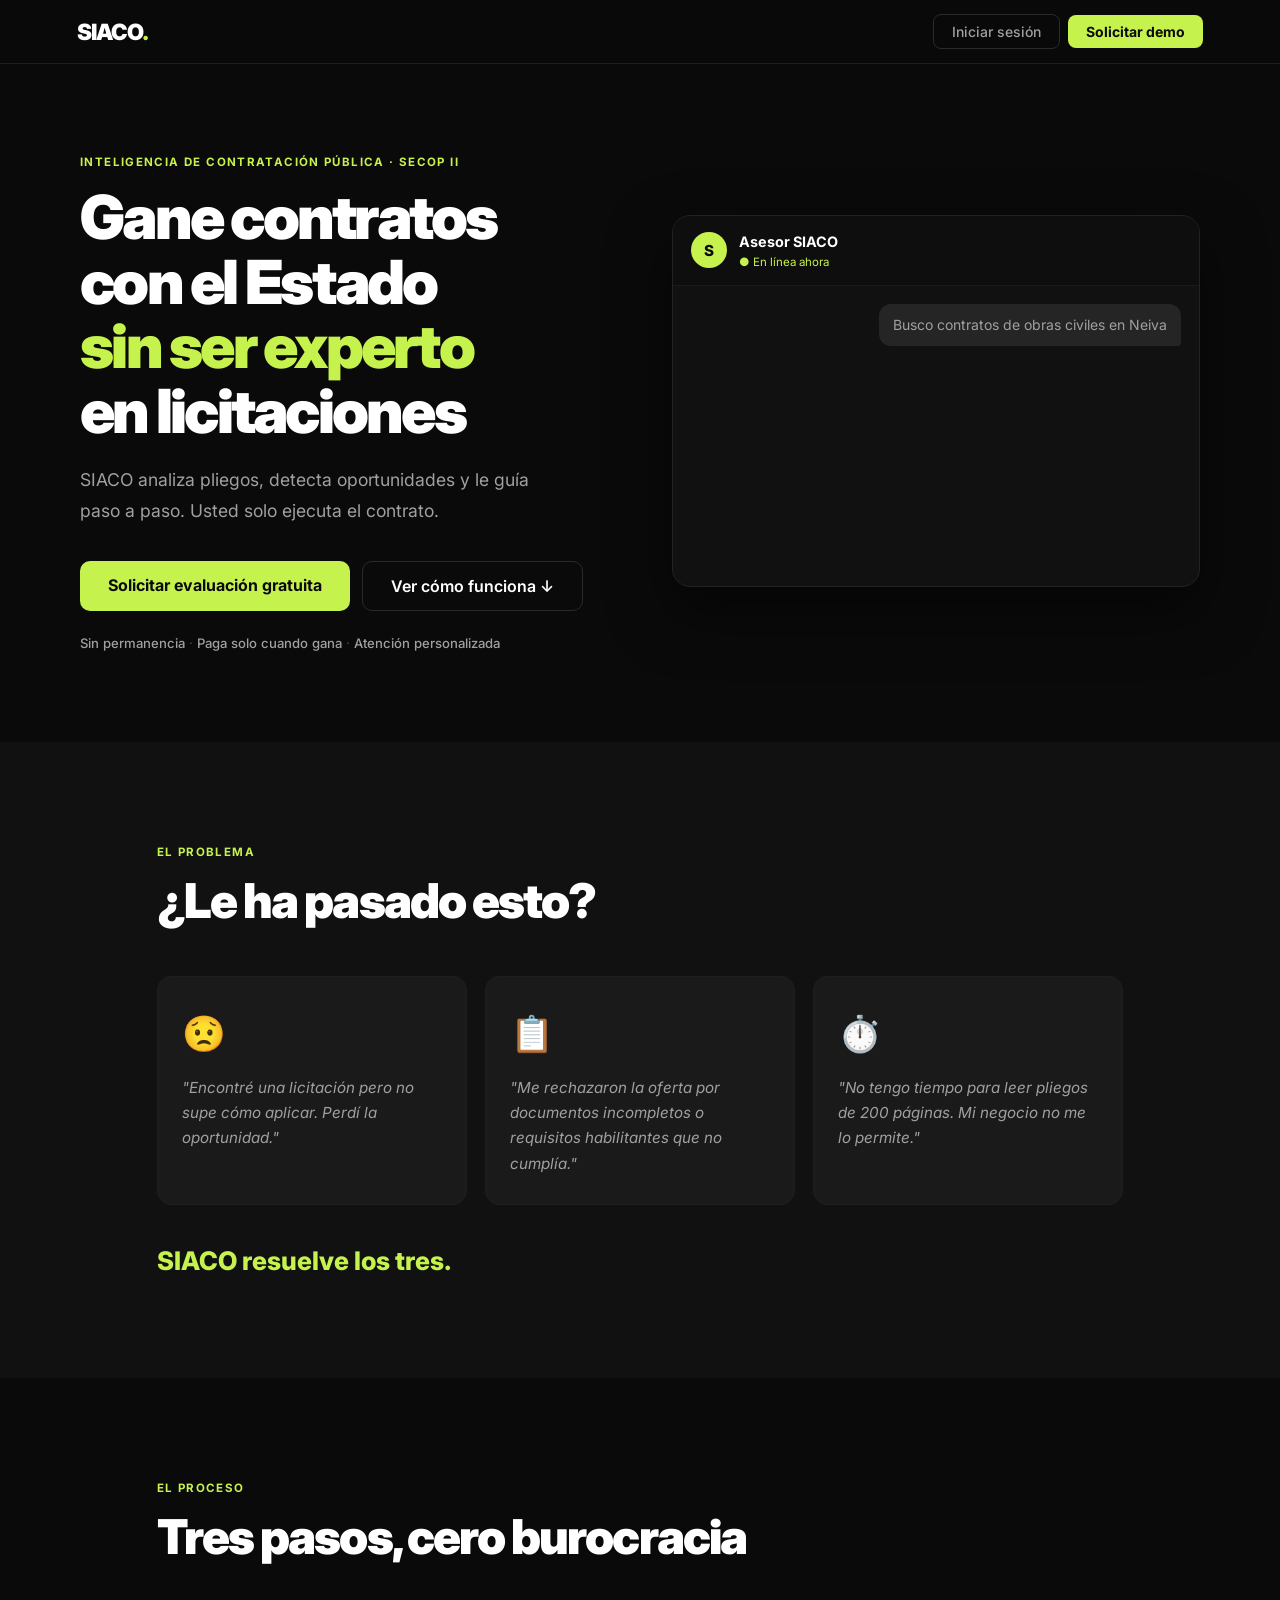
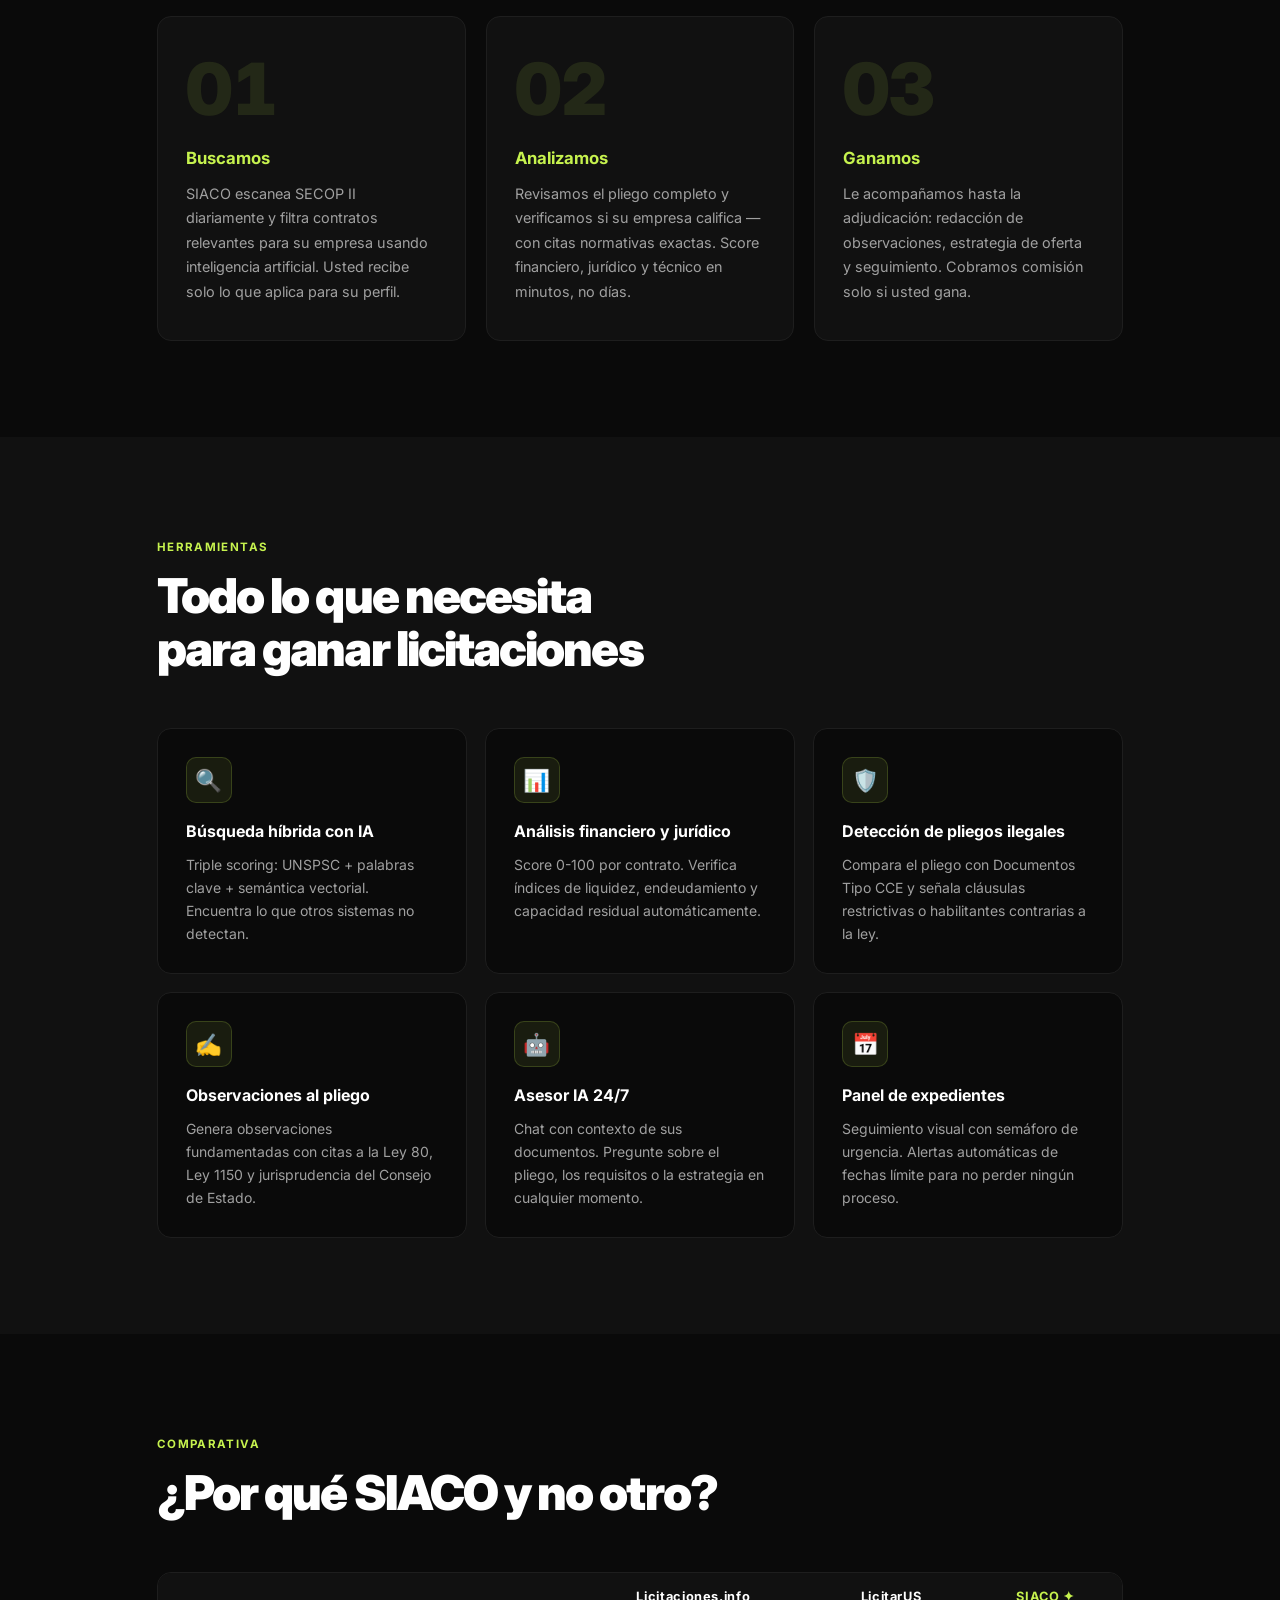
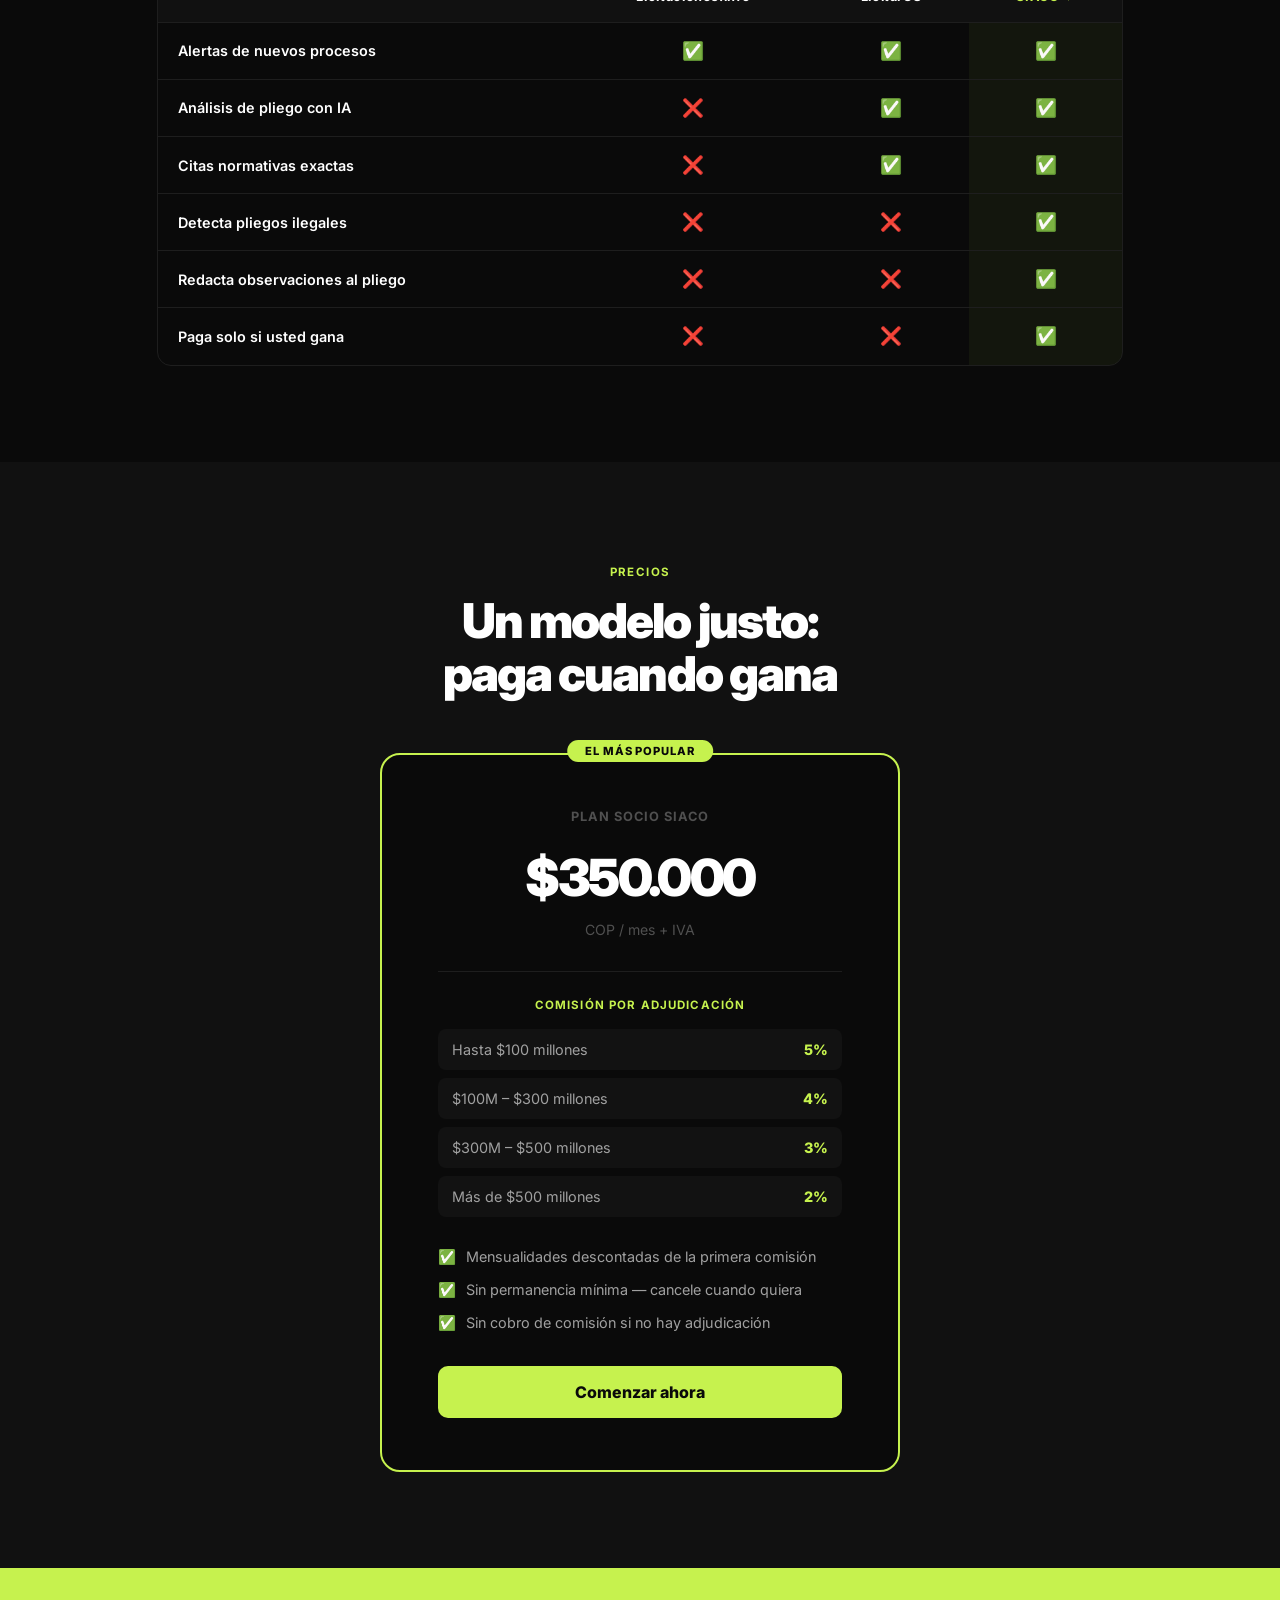
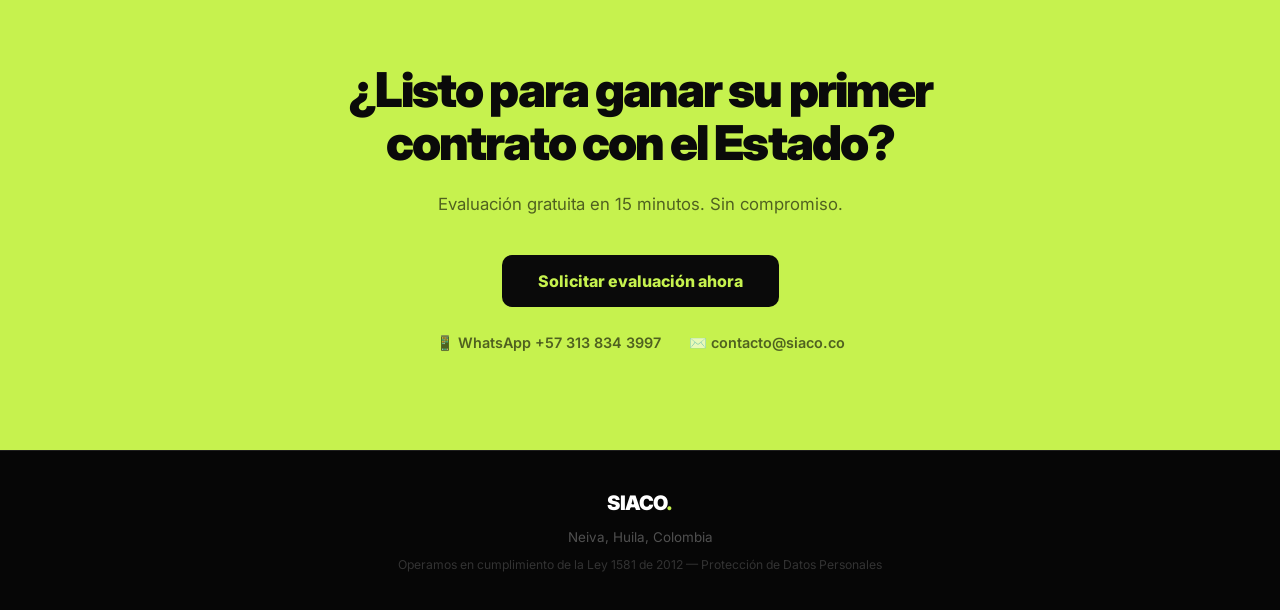
==== static/landing.html @ f5ac2ae5 "Agrega landing page pública SIACO (/landing) - static/landing.html: landing completa dark theme (#0A" ====
<!DOCTYPE html>
<html lang="es">
<head>
  <meta charset="UTF-8">
  <meta name="viewport" content="width=device-width, initial-scale=1.0">
  <title>SIACO — Gane contratos con el Estado sin ser experto en licitaciones</title>
  <meta name="description" content="SIACO analiza pliegos, detecta oportunidades y le guía paso a paso. Usted solo ejecuta el contrato.">
  <link rel="preconnect" href="https://fonts.googleapis.com">
  <link rel="preconnect" href="https://fonts.gstatic.com" crossorigin>
  <link href="https://fonts.googleapis.com/css2?family=Inter:wght@400;500;600;700;800;900&display=swap" rel="stylesheet">
  <style>
    *, *::before, *::after { box-sizing: border-box; margin: 0; padding: 0; }

    :root {
      --bg:       #0A0A0A;
      --bg2:      #111111;
      --bg3:      #1A1A1A;
      --accent:   #C6F24E;
      --accent-d: #A8D93C;
      --text:     #FFFFFF;
      --text2:    #A0A0A0;
      --text3:    #505050;
      --border:   #1E1E1E;
      --r:        14px;
      --font:     'Inter', sans-serif;
    }

    html { scroll-behavior: smooth; }
    body  { background: var(--bg); color: var(--text); font-family: var(--font); line-height: 1.6; overflow-x: hidden; }

    /* ─── NAVBAR ──────────────────────────────────────── */
    .navbar {
      position: fixed; top: 0; left: 0; right: 0; z-index: 200;
      display: flex; align-items: center; justify-content: space-between;
      padding: 0 clamp(20px, 6vw, 80px); height: 64px;
      background: rgba(10,10,10,.88); backdrop-filter: blur(14px);
      border-bottom: 1px solid var(--border);
    }
    .nav-logo { font-size: 1.4rem; font-weight: 900; letter-spacing: -.04em; text-decoration: none; color: var(--text); }
    .nav-logo span { color: var(--accent); }
    .nav-links { display: flex; gap: 8px; align-items: center; }
    .btn-nav-ghost {
      background: none; border: 1px solid #2a2a2a; color: var(--text2);
      padding: 8px 18px; border-radius: 8px; font: 500 .875rem var(--font);
      cursor: pointer; text-decoration: none; transition: border-color .2s, color .2s;
    }
    .btn-nav-ghost:hover { border-color: #444; color: var(--text); }
    .btn-nav-accent {
      background: var(--accent); color: #0A0A0A; border: none;
      padding: 8px 18px; border-radius: 8px; font: 700 .875rem var(--font);
      cursor: pointer; text-decoration: none; transition: background .2s, transform .12s;
    }
    .btn-nav-accent:hover { background: var(--accent-d); transform: translateY(-1px); }

    /* ─── LAYOUT HELPERS ───────────────────────────────── */
    .wrap { max-width: 1120px; margin: 0 auto; padding: 0 clamp(20px, 6vw, 80px); }
    section { padding: 96px clamp(20px, 6vw, 80px); }
    .section-label {
      display: inline-block; font-size: .72rem; font-weight: 700; letter-spacing: .12em;
      text-transform: uppercase; color: var(--accent); margin-bottom: 14px;
    }
    .section-title {
      font-size: clamp(2rem, 4vw, 3rem); font-weight: 900; line-height: 1.1;
      letter-spacing: -.04em; margin-bottom: 20px;
    }
    .section-sub { font-size: 1.05rem; color: var(--text2); line-height: 1.75; max-width: 560px; }

    /* ─── FADE-IN ──────────────────────────────────────── */
    .fi { opacity: 0; transform: translateY(22px); transition: opacity .65s ease, transform .65s ease; }
    .fi.on { opacity: 1; transform: translateY(0); }
    .fi-d1 { transition-delay: .08s; }
    .fi-d2 { transition-delay: .16s; }
    .fi-d3 { transition-delay: .24s; }

    /* ─── HERO ─────────────────────────────────────────── */
    #hero {
      padding-top: 148px; padding-bottom: 88px;
      padding-left: clamp(20px, 6vw, 80px); padding-right: clamp(20px, 6vw, 80px);
    }
    .hero-grid {
      max-width: 1120px; margin: 0 auto;
      display: grid; grid-template-columns: 1fr 1fr; gap: 64px; align-items: center;
    }
    .hero-h1 {
      font-size: clamp(2.6rem, 4.8vw, 3.8rem); font-weight: 900; line-height: 1.06;
      letter-spacing: -.045em; margin-bottom: 22px;
    }
    .hero-h1 em { color: var(--accent); font-style: normal; }
    .hero-p  { font-size: 1.1rem; color: var(--text2); line-height: 1.75; margin-bottom: 34px; max-width: 460px; }
    .hero-btns { display: flex; gap: 12px; flex-wrap: wrap; margin-bottom: 22px; }
    .btn-lg-accent {
      background: var(--accent); color: #0A0A0A; border: none;
      padding: 14px 28px; border-radius: 10px; font: 700 1rem var(--font);
      cursor: pointer; text-decoration: none; transition: background .2s, transform .12s;
    }
    .btn-lg-accent:hover { background: var(--accent-d); transform: translateY(-2px); }
    .btn-lg-ghost {
      background: none; border: 1px solid #2a2a2a; color: var(--text);
      padding: 14px 28px; border-radius: 10px; font: 600 1rem var(--font);
      cursor: pointer; text-decoration: none; transition: border-color .2s, background .2s;
    }
    .btn-lg-ghost:hover { border-color: #444; background: rgba(255,255,255,.04); }
    .hero-trust { font-size: .82rem; color: var(--text3); }
    .hero-trust b { color: var(--text2); font-weight: 500; }

    /* ─── CHAT DEMO ────────────────────────────────────── */
    .chat-demo {
      background: var(--bg2); border: 1px solid #222;
      border-radius: 18px; overflow: hidden;
      box-shadow: 0 24px 60px rgba(0,0,0,.5);
    }
    .chat-top {
      display: flex; align-items: center; gap: 12px;
      padding: 14px 18px; border-bottom: 1px solid #1a1a1a; background: #0e0e0e;
    }
    .chat-avatar {
      width: 36px; height: 36px; border-radius: 50%; flex-shrink: 0;
      background: var(--accent); display: flex; align-items: center; justify-content: center;
      font: 800 .95rem var(--font); color: #0A0A0A;
    }
    .chat-name  { font-size: .9rem; font-weight: 700; }
    .chat-state { font-size: .72rem; color: var(--accent); }
    .chat-body  { padding: 18px; min-height: 300px; display: flex; flex-direction: column; gap: 10px; }
    .msg {
      max-width: 88%; padding: 10px 14px; border-radius: 12px;
      font-size: .875rem; line-height: 1.55;
      opacity: 0; transform: translateY(6px);
      transition: opacity .4s ease, transform .4s ease;
    }
    .msg.on { opacity: 1; transform: translateY(0); }
    .msg-u { background: #252525; color: var(--text2); align-self: flex-end; border-radius: 12px 12px 3px 12px; }
    .msg-b { background: rgba(198,242,78,.1); border: 1px solid rgba(198,242,78,.18); align-self: flex-start; border-radius: 12px 12px 12px 3px; }
    .msg-b strong { color: var(--accent); }
    .typing {
      display: flex; gap: 5px; align-items: center; padding: 11px 15px;
      background: rgba(198,242,78,.06); border: 1px solid rgba(198,242,78,.12);
      border-radius: 12px 12px 12px 3px; align-self: flex-start; width: fit-content;
      opacity: 0; transition: opacity .3s;
    }
    .typing.on { opacity: 1; }
    .dot { width: 6px; height: 6px; border-radius: 50%; background: var(--accent); animation: bounce 1.2s infinite ease-in-out; }
    .dot:nth-child(2) { animation-delay: .2s; }
    .dot:nth-child(3) { animation-delay: .4s; }
    @keyframes bounce { 0%,60%,100% { transform: translateY(0); } 30% { transform: translateY(-5px); } }

    /* ─── PROBLEMA ─────────────────────────────────────── */
    #problema { background: var(--bg2); }
    .problem-grid {
      display: grid; grid-template-columns: repeat(3,1fr); gap: 18px; margin: 48px 0 36px;
    }
    .problem-card {
      background: var(--bg3); border: 1px solid var(--border); border-radius: var(--r);
      padding: 28px 24px; transition: border-color .25s, transform .25s;
    }
    .problem-card:hover { border-color: #333; transform: translateY(-3px); }
    .problem-icon { font-size: 2.2rem; margin-bottom: 14px; }
    .problem-card p { font-size: .95rem; color: var(--text2); line-height: 1.65; font-style: italic; }
    .problem-cta { font-size: 1.6rem; font-weight: 800; color: var(--accent); }

    /* ─── CÓMO FUNCIONA ────────────────────────────────── */
    #como-funciona { background: var(--bg); }
    .steps-grid {
      display: grid; grid-template-columns: repeat(3,1fr); gap: 20px; margin-top: 52px;
    }
    .step {
      background: var(--bg2); border: 1px solid var(--border); border-radius: var(--r);
      padding: 36px 28px; transition: border-color .25s;
    }
    .step:hover { border-color: rgba(198,242,78,.25); }
    .step-n {
      font-size: 4.5rem; font-weight: 900; line-height: 1;
      color: rgba(198,242,78,.1); margin-bottom: 20px; font-variant-numeric: tabular-nums;
    }
    .step h3 { font-size: 1.05rem; font-weight: 700; color: var(--accent); margin-bottom: 10px; }
    .step p  { font-size: .9rem; color: var(--text2); line-height: 1.7; }

    /* ─── FUNCIONALIDADES ───────────────────────────────── */
    #funcionalidades { background: var(--bg2); }
    .feat-grid {
      display: grid; grid-template-columns: repeat(3,1fr); gap: 18px; margin-top: 52px;
    }
    .feat-card {
      background: var(--bg); border: 1px solid var(--border); border-radius: var(--r);
      padding: 28px; transition: border-color .2s, transform .2s;
    }
    .feat-card:hover { border-color: rgba(198,242,78,.3); transform: translateY(-3px); }
    .feat-icon {
      width: 46px; height: 46px; border-radius: 10px;
      background: rgba(198,242,78,.08); border: 1px solid rgba(198,242,78,.18);
      display: flex; align-items: center; justify-content: center;
      font-size: 1.35rem; margin-bottom: 16px;
    }
    .feat-card h3 { font-size: 1rem; font-weight: 700; margin-bottom: 8px; }
    .feat-card p  { font-size: .875rem; color: var(--text2); line-height: 1.65; }

    /* ─── COMPARATIVA ───────────────────────────────────── */
    #comparativa { background: var(--bg); }
    .table-wrap { overflow-x: auto; margin-top: 52px; border-radius: var(--r); border: 1px solid var(--border); }
    .cmp-table { width: 100%; border-collapse: collapse; min-width: 560px; }
    .cmp-table th, .cmp-table td {
      padding: 14px 20px; text-align: center; font-size: .9rem;
      border-bottom: 1px solid var(--border);
    }
    .cmp-table th { background: var(--bg2); font-size: .8rem; font-weight: 700; letter-spacing: .05em; }
    .cmp-table th:first-child, .cmp-table td:first-child { text-align: left; font-weight: 600; }
    .cmp-table th.hi { color: var(--accent); }
    .cmp-table td.hi { background: rgba(198,242,78,.05); }
    .cmp-table tbody tr:last-child td { border-bottom: none; }
    .cmp-table tbody tr:hover td { background: rgba(255,255,255,.02); }
    .cmp-table tbody tr:hover td.hi { background: rgba(198,242,78,.09); }
    .ck { color: var(--accent); font-size: 1.1rem; }
    .cx { color: #404040; font-size: 1.1rem; }

    /* ─── PRECIOS ────────────────────────────────────────── */
    #precios { background: var(--bg2); }
    .pricing-center { display: flex; justify-content: center; margin-top: 52px; }
    .pricing-card {
      background: var(--bg); border: 2px solid var(--accent); border-radius: 20px;
      padding: 52px 56px; max-width: 520px; width: 100%; text-align: center; position: relative;
    }
    .pricing-badge {
      position: absolute; top: -15px; left: 50%; transform: translateX(-50%);
      background: var(--accent); color: #0A0A0A;
      font: 800 .7rem var(--font); letter-spacing: .08em; text-transform: uppercase;
      padding: 4px 18px; border-radius: 20px; white-space: nowrap;
    }
    .p-plan  { font-size: .8rem; color: var(--text3); font-weight: 700; text-transform: uppercase; letter-spacing: .08em; margin-bottom: 10px; }
    .p-price { font-size: 3.2rem; font-weight: 900; letter-spacing: -.05em; }
    .p-per   { font-size: .88rem; color: var(--text3); margin-bottom: 30px; }
    .p-hr    { border: none; border-top: 1px solid var(--border); margin: 24px 0; }
    .p-label { font-size: .72rem; font-weight: 700; letter-spacing: .1em; color: var(--accent); text-transform: uppercase; margin-bottom: 14px; }
    .p-tiers { display: flex; flex-direction: column; gap: 8px; text-align: left; margin-bottom: 28px; }
    .p-tier  {
      display: flex; justify-content: space-between; align-items: center;
      padding: 9px 14px; border-radius: 8px; background: rgba(255,255,255,.03);
      font-size: .9rem;
    }
    .p-tier .label { color: var(--text2); }
    .p-tier .pct   { font-weight: 800; color: var(--accent); }
    .p-perks { display: flex; flex-direction: column; gap: 10px; margin-bottom: 32px; text-align: left; }
    .perk    { display: flex; align-items: flex-start; gap: 10px; font-size: .9rem; color: var(--text2); }
    .perk::before { content: "✅"; flex-shrink: 0; }
    .btn-start {
      display: block; width: 100%; background: var(--accent); color: #0A0A0A; border: none;
      padding: 16px; border-radius: 10px; font: 800 1rem var(--font);
      cursor: pointer; text-decoration: none; text-align: center;
      transition: background .2s, transform .12s;
    }
    .btn-start:hover { background: var(--accent-d); transform: translateY(-2px); }

    /* ─── CTA FINAL ──────────────────────────────────────── */
    #cta {
      background: var(--accent); color: #0A0A0A;
      padding: 96px clamp(20px, 6vw, 80px);
      text-align: center;
    }
    #cta .section-title { color: #0A0A0A; }
    #cta .section-sub   { color: rgba(0,0,0,.6); margin: 0 auto 36px; }
    .btn-dark {
      display: inline-block; background: #0A0A0A; color: var(--accent); border: none;
      padding: 16px 36px; border-radius: 10px; font: 800 1rem var(--font);
      cursor: pointer; text-decoration: none;
      transition: background .2s, transform .12s;
    }
    .btn-dark:hover { background: #1a1a1a; transform: translateY(-2px); }
    .cta-links { display: flex; justify-content: center; gap: 28px; margin-top: 24px; flex-wrap: wrap; }
    .cta-a {
      font-size: .9rem; font-weight: 600; color: rgba(0,0,0,.6);
      text-decoration: none; display: flex; align-items: center; gap: 6px;
      transition: color .2s;
    }
    .cta-a:hover { color: #0A0A0A; }

    /* ─── FOOTER ─────────────────────────────────────────── */
    footer {
      background: #060606; border-top: 1px solid var(--border);
      padding: 36px clamp(20px, 6vw, 80px); text-align: center;
    }
    .ft-logo { font-size: 1.25rem; font-weight: 900; letter-spacing: -.04em; margin-bottom: 8px; }
    .ft-logo span { color: var(--accent); }
    .ft-loc  { font-size: .84rem; color: var(--text3); margin-bottom: 6px; }
    .ft-law  { font-size: .76rem; color: #333; }

    /* ─── RESPONSIVE ─────────────────────────────────────── */
    @media (max-width: 920px) {
      .hero-grid                 { grid-template-columns: 1fr; gap: 44px; }
      .problem-grid, .steps-grid, .feat-grid { grid-template-columns: 1fr; }
      .pricing-card              { padding: 40px 28px; }
      section                    { padding: 64px clamp(16px, 5vw, 40px); }
      #hero                      { padding-top: 112px; padding-bottom: 56px; }
    }
    @media (max-width: 600px) {
      .hero-btns                 { flex-direction: column; }
      .btn-lg-accent, .btn-lg-ghost { text-align: center; }
      .pricing-card              { padding: 32px 18px; }
      .navbar                    { padding: 0 18px; }
      .btn-nav-ghost             { display: none; }
    }
  </style>
</head>
<body>

<!-- ══════════════════ NAVBAR ══════════════════════════ -->
<nav class="navbar">
  <a href="/landing" class="nav-logo">SIACO<span>.</span></a>
  <div class="nav-links">
    <a href="/" class="btn-nav-ghost">Iniciar sesión</a>
    <a href="https://wa.me/573138343997?text=Hola,%20quiero%20solicitar%20una%20demo%20de%20SIACO"
       target="_blank" rel="noopener" class="btn-nav-accent">Solicitar demo</a>
  </div>
</nav>

<!-- ══════════════════ HERO ════════════════════════════ -->
<section id="hero">
  <div class="hero-grid">
    <!-- Left -->
    <div>
      <div class="section-label fi">Inteligencia de Contratación Pública · SECOP II</div>
      <h1 class="hero-h1 fi fi-d1">
        Gane contratos<br>con el Estado<br><em>sin ser experto</em><br>en licitaciones
      </h1>
      <p class="hero-p fi fi-d2">
        SIACO analiza pliegos, detecta oportunidades y le guía paso a paso.
        Usted solo ejecuta el contrato.
      </p>
      <div class="hero-btns fi fi-d3">
        <a href="https://wa.me/573138343997?text=Hola,%20quiero%20una%20evaluaci%C3%B3n%20gratuita%20de%20SIACO"
           target="_blank" rel="noopener" class="btn-lg-accent">Solicitar evaluación gratuita</a>
        <a href="#como-funciona" class="btn-lg-ghost">Ver cómo funciona ↓</a>
      </div>
      <p class="hero-trust fi fi-d3">
        <b>Sin permanencia</b> · <b>Paga solo cuando gana</b> · <b>Atención personalizada</b>
      </p>
    </div>
    <!-- Right: Chat demo -->
    <div class="fi fi-d2">
      <div class="chat-demo">
        <div class="chat-top">
          <div class="chat-avatar">S</div>
          <div>
            <div class="chat-name">Asesor SIACO</div>
            <div class="chat-state">● En línea ahora</div>
          </div>
        </div>
        <div class="chat-body" id="chat-body"></div>
      </div>
    </div>
  </div>
</section>

<!-- ══════════════════ PROBLEMA ══════════════════════════ -->
<section id="problema">
  <div class="wrap">
    <div class="section-label fi">El problema</div>
    <h2 class="section-title fi">¿Le ha pasado esto?</h2>
    <div class="problem-grid">
      <div class="problem-card fi">
        <div class="problem-icon">😟</div>
        <p>"Encontré una licitación pero no supe cómo aplicar. Perdí la oportunidad."</p>
      </div>
      <div class="problem-card fi fi-d1">
        <div class="problem-icon">📋</div>
        <p>"Me rechazaron la oferta por documentos incompletos o requisitos habilitantes que no cumplía."</p>
      </div>
      <div class="problem-card fi fi-d2">
        <div class="problem-icon">⏱️</div>
        <p>"No tengo tiempo para leer pliegos de 200 páginas. Mi negocio no me lo permite."</p>
      </div>
    </div>
    <p class="problem-cta fi">SIACO resuelve los tres.</p>
  </div>
</section>

<!-- ══════════════════ CÓMO FUNCIONA ═══════════════════ -->
<section id="como-funciona">
  <div class="wrap">
    <div class="section-label fi">El proceso</div>
    <h2 class="section-title fi">Tres pasos, cero burocracia</h2>
    <div class="steps-grid">
      <div class="step fi">
        <div class="step-n">01</div>
        <h3>Buscamos</h3>
        <p>SIACO escanea SECOP II diariamente y filtra contratos relevantes para su empresa usando inteligencia artificial. Usted recibe solo lo que aplica para su perfil.</p>
      </div>
      <div class="step fi fi-d1">
        <div class="step-n">02</div>
        <h3>Analizamos</h3>
        <p>Revisamos el pliego completo y verificamos si su empresa califica — con citas normativas exactas. Score financiero, jurídico y técnico en minutos, no días.</p>
      </div>
      <div class="step fi fi-d2">
        <div class="step-n">03</div>
        <h3>Ganamos</h3>
        <p>Le acompañamos hasta la adjudicación: redacción de observaciones, estrategia de oferta y seguimiento. Cobramos comisión solo si usted gana.</p>
      </div>
    </div>
  </div>
</section>

<!-- ══════════════════ FUNCIONALIDADES ══════════════════ -->
<section id="funcionalidades">
  <div class="wrap">
    <div class="section-label fi">Herramientas</div>
    <h2 class="section-title fi">Todo lo que necesita<br>para ganar licitaciones</h2>
    <div class="feat-grid">
      <div class="feat-card fi">
        <div class="feat-icon">🔍</div>
        <h3>Búsqueda híbrida con IA</h3>
        <p>Triple scoring: UNSPSC + palabras clave + semántica vectorial. Encuentra lo que otros sistemas no detectan.</p>
      </div>
      <div class="feat-card fi fi-d1">
        <div class="feat-icon">📊</div>
        <h3>Análisis financiero y jurídico</h3>
        <p>Score 0-100 por contrato. Verifica índices de liquidez, endeudamiento y capacidad residual automáticamente.</p>
      </div>
      <div class="feat-card fi fi-d2">
        <div class="feat-icon">🛡️</div>
        <h3>Detección de pliegos ilegales</h3>
        <p>Compara el pliego con Documentos Tipo CCE y señala cláusulas restrictivas o habilitantes contrarias a la ley.</p>
      </div>
      <div class="feat-card fi">
        <div class="feat-icon">✍️</div>
        <h3>Observaciones al pliego</h3>
        <p>Genera observaciones fundamentadas con citas a la Ley 80, Ley 1150 y jurisprudencia del Consejo de Estado.</p>
      </div>
      <div class="feat-card fi fi-d1">
        <div class="feat-icon">🤖</div>
        <h3>Asesor IA 24/7</h3>
        <p>Chat con contexto de sus documentos. Pregunte sobre el pliego, los requisitos o la estrategia en cualquier momento.</p>
      </div>
      <div class="feat-card fi fi-d2">
        <div class="feat-icon">📅</div>
        <h3>Panel de expedientes</h3>
        <p>Seguimiento visual con semáforo de urgencia. Alertas automáticas de fechas límite para no perder ningún proceso.</p>
      </div>
    </div>
  </div>
</section>

<!-- ══════════════════ COMPARATIVA ══════════════════════ -->
<section id="comparativa">
  <div class="wrap">
    <div class="section-label fi">Comparativa</div>
    <h2 class="section-title fi">¿Por qué SIACO y no otro?</h2>
    <div class="table-wrap fi">
      <table class="cmp-table">
        <thead>
          <tr>
            <th></th>
            <th>Licitaciones.info</th>
            <th>LicitarUS</th>
            <th class="hi">SIACO ✦</th>
          </tr>
        </thead>
        <tbody>
          <tr>
            <td>Alertas de nuevos procesos</td>
            <td><span class="ck">✅</span></td>
            <td><span class="ck">✅</span></td>
            <td class="hi"><span class="ck">✅</span></td>
          </tr>
          <tr>
            <td>Análisis de pliego con IA</td>
            <td><span class="cx">❌</span></td>
            <td><span class="ck">✅</span></td>
            <td class="hi"><span class="ck">✅</span></td>
          </tr>
          <tr>
            <td>Citas normativas exactas</td>
            <td><span class="cx">❌</span></td>
            <td><span class="ck">✅</span></td>
            <td class="hi"><span class="ck">✅</span></td>
          </tr>
          <tr>
            <td>Detecta pliegos ilegales</td>
            <td><span class="cx">❌</span></td>
            <td><span class="cx">❌</span></td>
            <td class="hi"><span class="ck">✅</span></td>
          </tr>
          <tr>
            <td>Redacta observaciones al pliego</td>
            <td><span class="cx">❌</span></td>
            <td><span class="cx">❌</span></td>
            <td class="hi"><span class="ck">✅</span></td>
          </tr>
          <tr>
            <td>Paga solo si usted gana</td>
            <td><span class="cx">❌</span></td>
            <td><span class="cx">❌</span></td>
            <td class="hi"><span class="ck">✅</span></td>
          </tr>
        </tbody>
      </table>
    </div>
  </div>
</section>

<!-- ══════════════════ PRECIOS ══════════════════════════ -->
<section id="precios">
  <div class="wrap" style="text-align:center">
    <div class="section-label fi">Precios</div>
    <h2 class="section-title fi">Un modelo justo:<br>paga cuando gana</h2>
    <div class="pricing-center">
      <div class="pricing-card fi">
        <div class="pricing-badge">El más popular</div>
        <div class="p-plan">Plan Socio SIACO</div>
        <div class="p-price">$350.000</div>
        <div class="p-per">COP / mes + IVA</div>

        <hr class="p-hr">

        <div class="p-label">Comisión por adjudicación</div>
        <div class="p-tiers">
          <div class="p-tier"><span class="label">Hasta $100 millones</span><span class="pct">5%</span></div>
          <div class="p-tier"><span class="label">$100M – $300 millones</span><span class="pct">4%</span></div>
          <div class="p-tier"><span class="label">$300M – $500 millones</span><span class="pct">3%</span></div>
          <div class="p-tier"><span class="label">Más de $500 millones</span><span class="pct">2%</span></div>
        </div>

        <div class="p-perks">
          <div class="perk">Mensualidades descontadas de la primera comisión</div>
          <div class="perk">Sin permanencia mínima — cancele cuando quiera</div>
          <div class="perk">Sin cobro de comisión si no hay adjudicación</div>
        </div>

        <a href="https://wa.me/573138343997?text=Quiero%20comenzar%20con%20SIACO%20ahora"
           target="_blank" rel="noopener" class="btn-start">Comenzar ahora</a>
      </div>
    </div>
  </div>
</section>

<!-- ══════════════════ CTA FINAL ═══════════════════════ -->
<section id="cta">
  <div class="wrap">
    <h2 class="section-title fi">¿Listo para ganar su primer<br>contrato con el Estado?</h2>
    <p class="section-sub fi" style="margin:16px auto 36px">
      Evaluación gratuita en 15 minutos. Sin compromiso.
    </p>
    <a href="https://wa.me/573138343997?text=Hola,%20quiero%20una%20evaluaci%C3%B3n%20gratuita%20de%20SIACO"
       target="_blank" rel="noopener" class="btn-dark fi">Solicitar evaluación ahora</a>
    <div class="cta-links">
      <a href="https://wa.me/573138343997" target="_blank" rel="noopener" class="cta-a">
        📱 WhatsApp +57 313 834 3997
      </a>
      <a href="mailto:contacto@siaco.co" class="cta-a">
        ✉️ contacto@siaco.co
      </a>
    </div>
  </div>
</section>

<!-- ══════════════════ FOOTER ══════════════════════════ -->
<footer>
  <div class="ft-logo">SIACO<span>.</span></div>
  <div class="ft-loc">Neiva, Huila, Colombia</div>
  <div class="ft-law">Operamos en cumplimiento de la Ley 1581 de 2012 — Protección de Datos Personales</div>
</footer>

<script>
/* ── Chat animation ─────────────────────────────────────── */
const MSGS = [
  { t: 'u', html: 'Busco contratos de obras civiles en Neiva' },
  { t: 'b', html: 'Encontré <strong>8 contratos relevantes</strong> para su perfil. El más urgente cierra en 3 días:<br><br>🏗 <strong>Mantenimiento vial Municipio de Neiva</strong><br>💰 $180.000.000<br><br>¿Analizo el pliego?' },
  { t: 'u', html: 'Sí' },
  { t: 'b', html: 'Score financiero: <strong>82/100 ✅ VIABLE</strong><br>Score jurídico: <strong>76/100 ✅ VIABLE</strong><br><br>Su empresa cumple todos los requisitos habilitantes.' },
];

function runChat() {
  const box = document.getElementById('chat-body');
  if (!box) return;
  box.innerHTML = '';
  let ms = 700;

  MSGS.forEach((m, i) => {
    if (m.t === 'b') {
      setTimeout(() => {
        const t = document.createElement('div');
        t.className = 'typing'; t.id = 'ty' + i;
        t.innerHTML = '<div class="dot"></div><div class="dot"></div><div class="dot"></div>';
        box.appendChild(t);
        requestAnimationFrame(() => t.classList.add('on'));
        box.scrollTop = box.scrollHeight;
      }, ms);
      ms += 1100;
    }

    setTimeout(() => {
      document.getElementById('ty' + i)?.remove();
      const d = document.createElement('div');
      d.className = 'msg msg-' + m.t;
      d.innerHTML = m.html;
      box.appendChild(d);
      requestAnimationFrame(() => requestAnimationFrame(() => d.classList.add('on')));
      box.scrollTop = box.scrollHeight;
    }, ms);

    ms += m.t === 'b' ? 2600 : 1100;
  });

  setTimeout(runChat, ms + 3000);
}

/* ── Intersection Observer fade-in ─────────────────────── */
const obs = new IntersectionObserver(entries => {
  entries.forEach(e => { if (e.isIntersecting) { e.target.classList.add('on'); obs.unobserve(e.target); } });
}, { threshold: 0.1 });
document.querySelectorAll('.fi').forEach(el => obs.observe(el));

/* ── Navbar scroll shadow ───────────────────────────────── */
window.addEventListener('scroll', () => {
  document.querySelector('.navbar').style.borderBottomColor =
    window.scrollY > 10 ? '#2a2a2a' : 'var(--border)';
}, { passive: true });

window.addEventListener('load', () => setTimeout(runChat, 900));
</script>
</body>
</html>
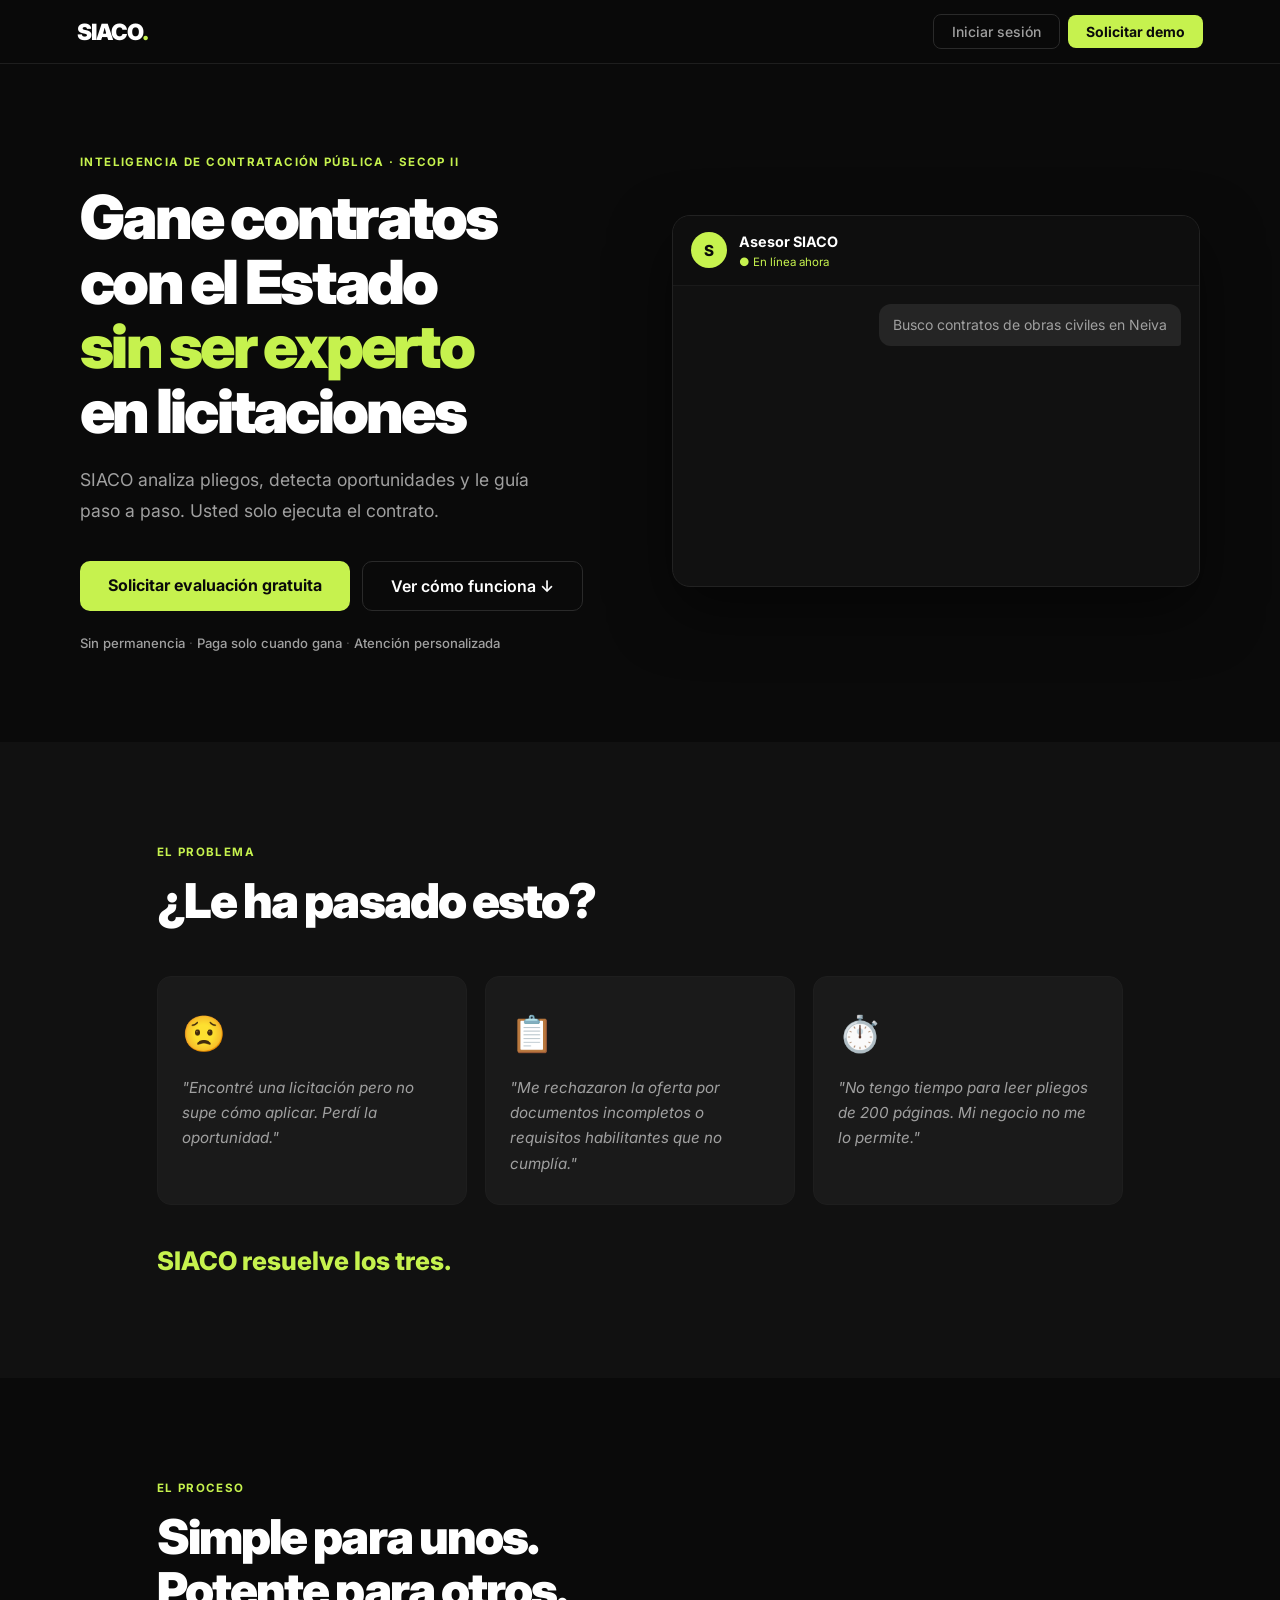
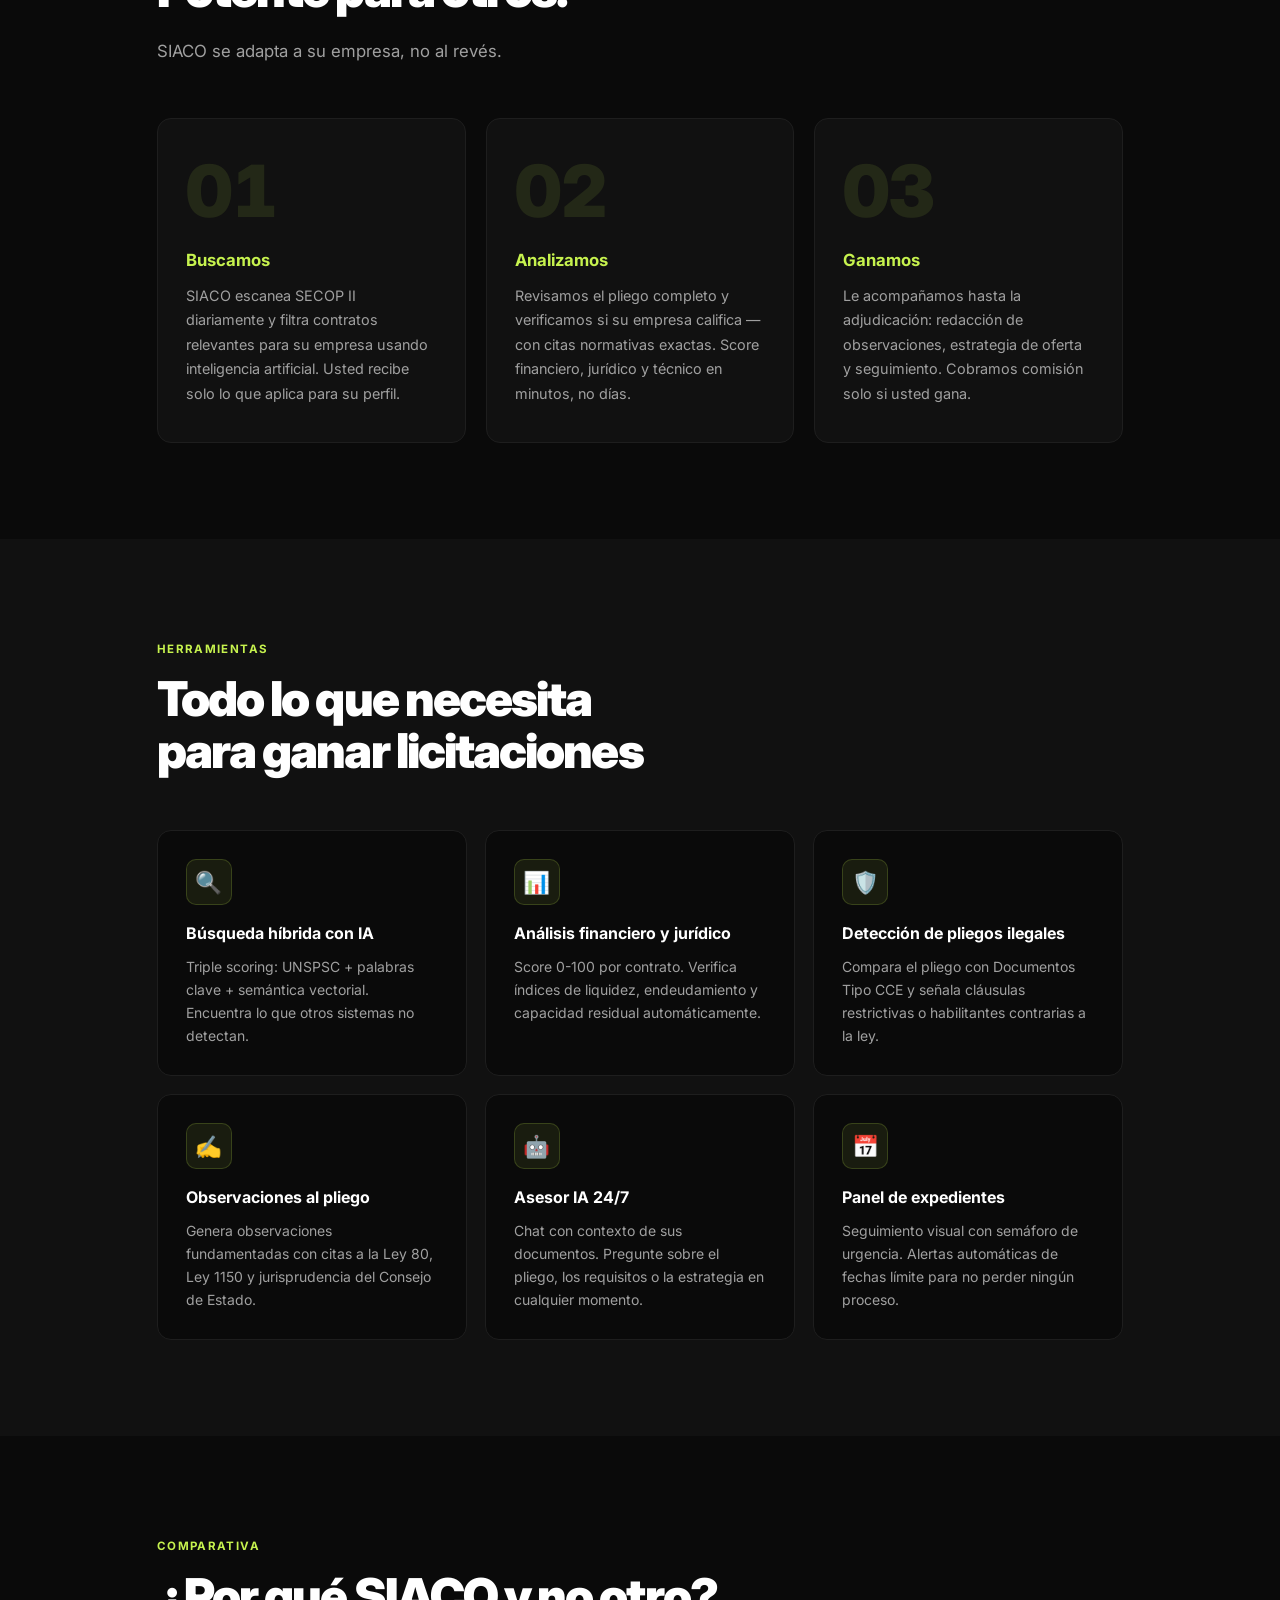
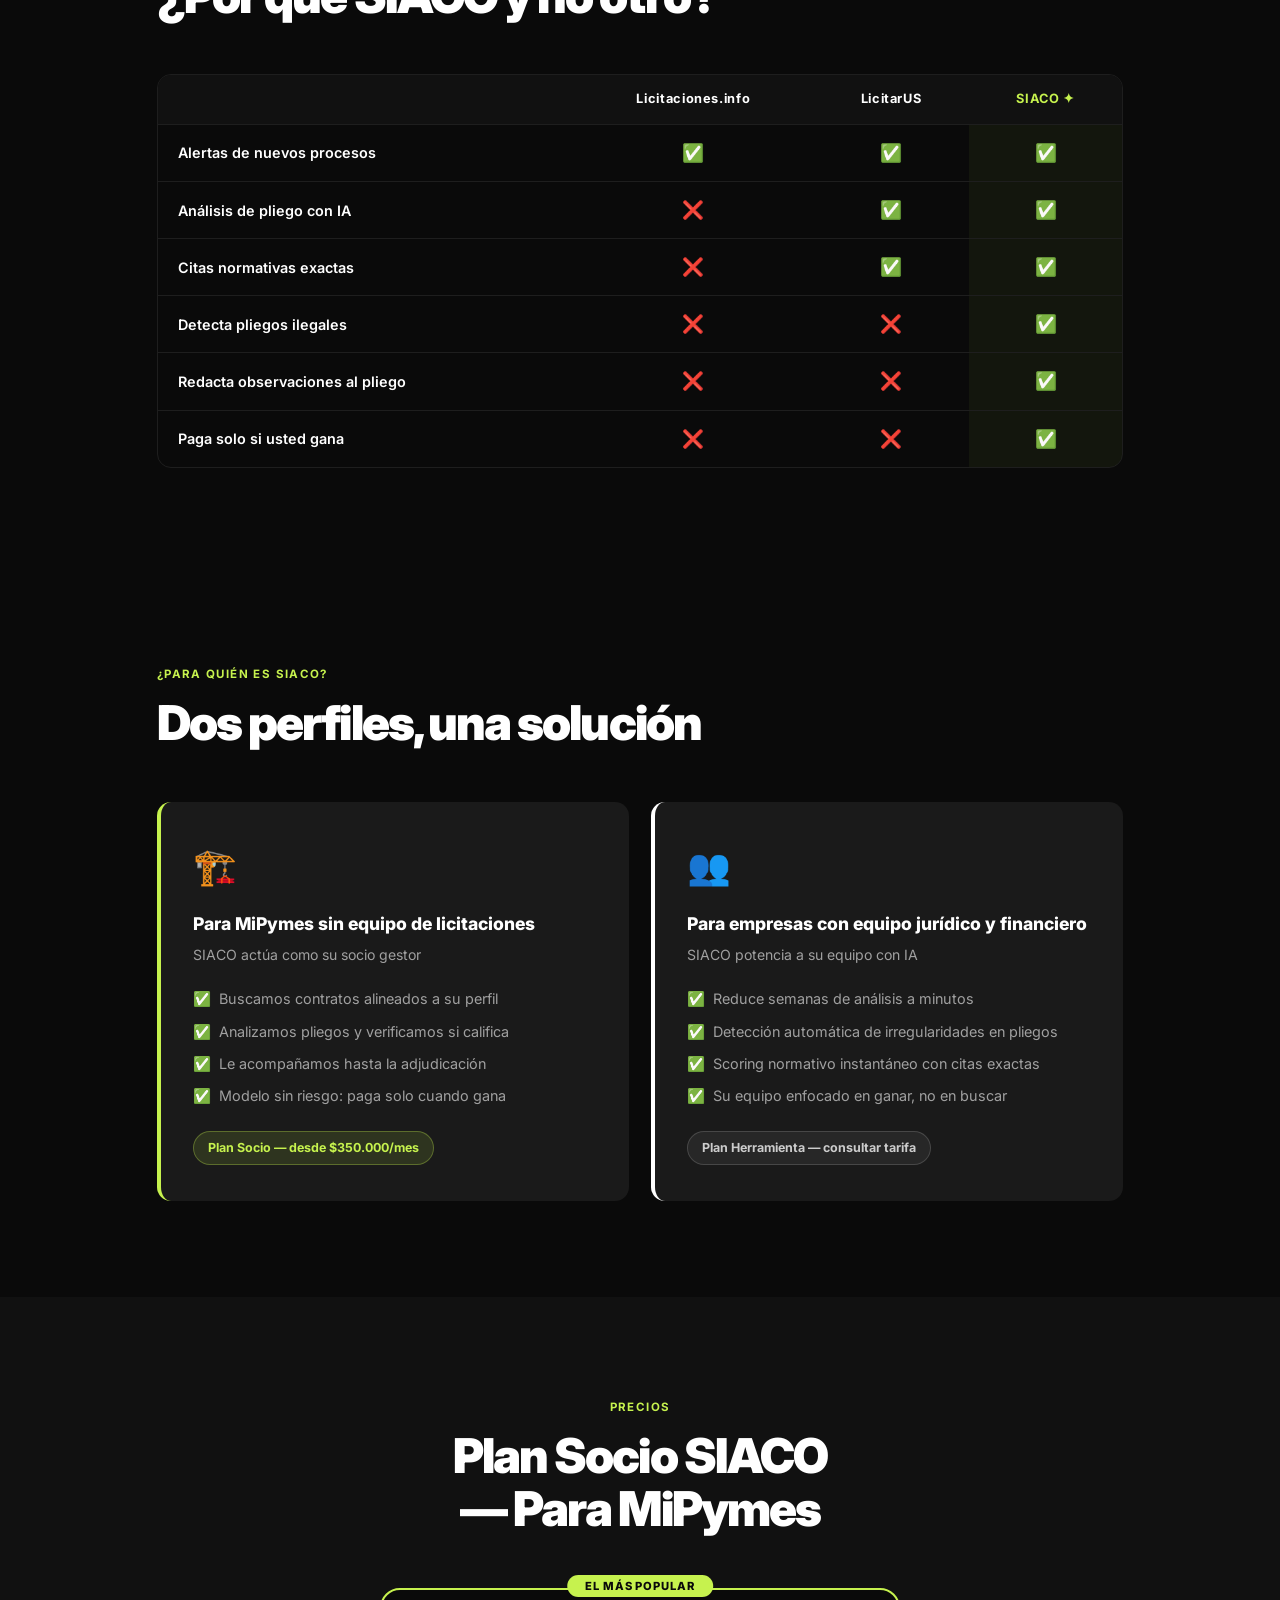
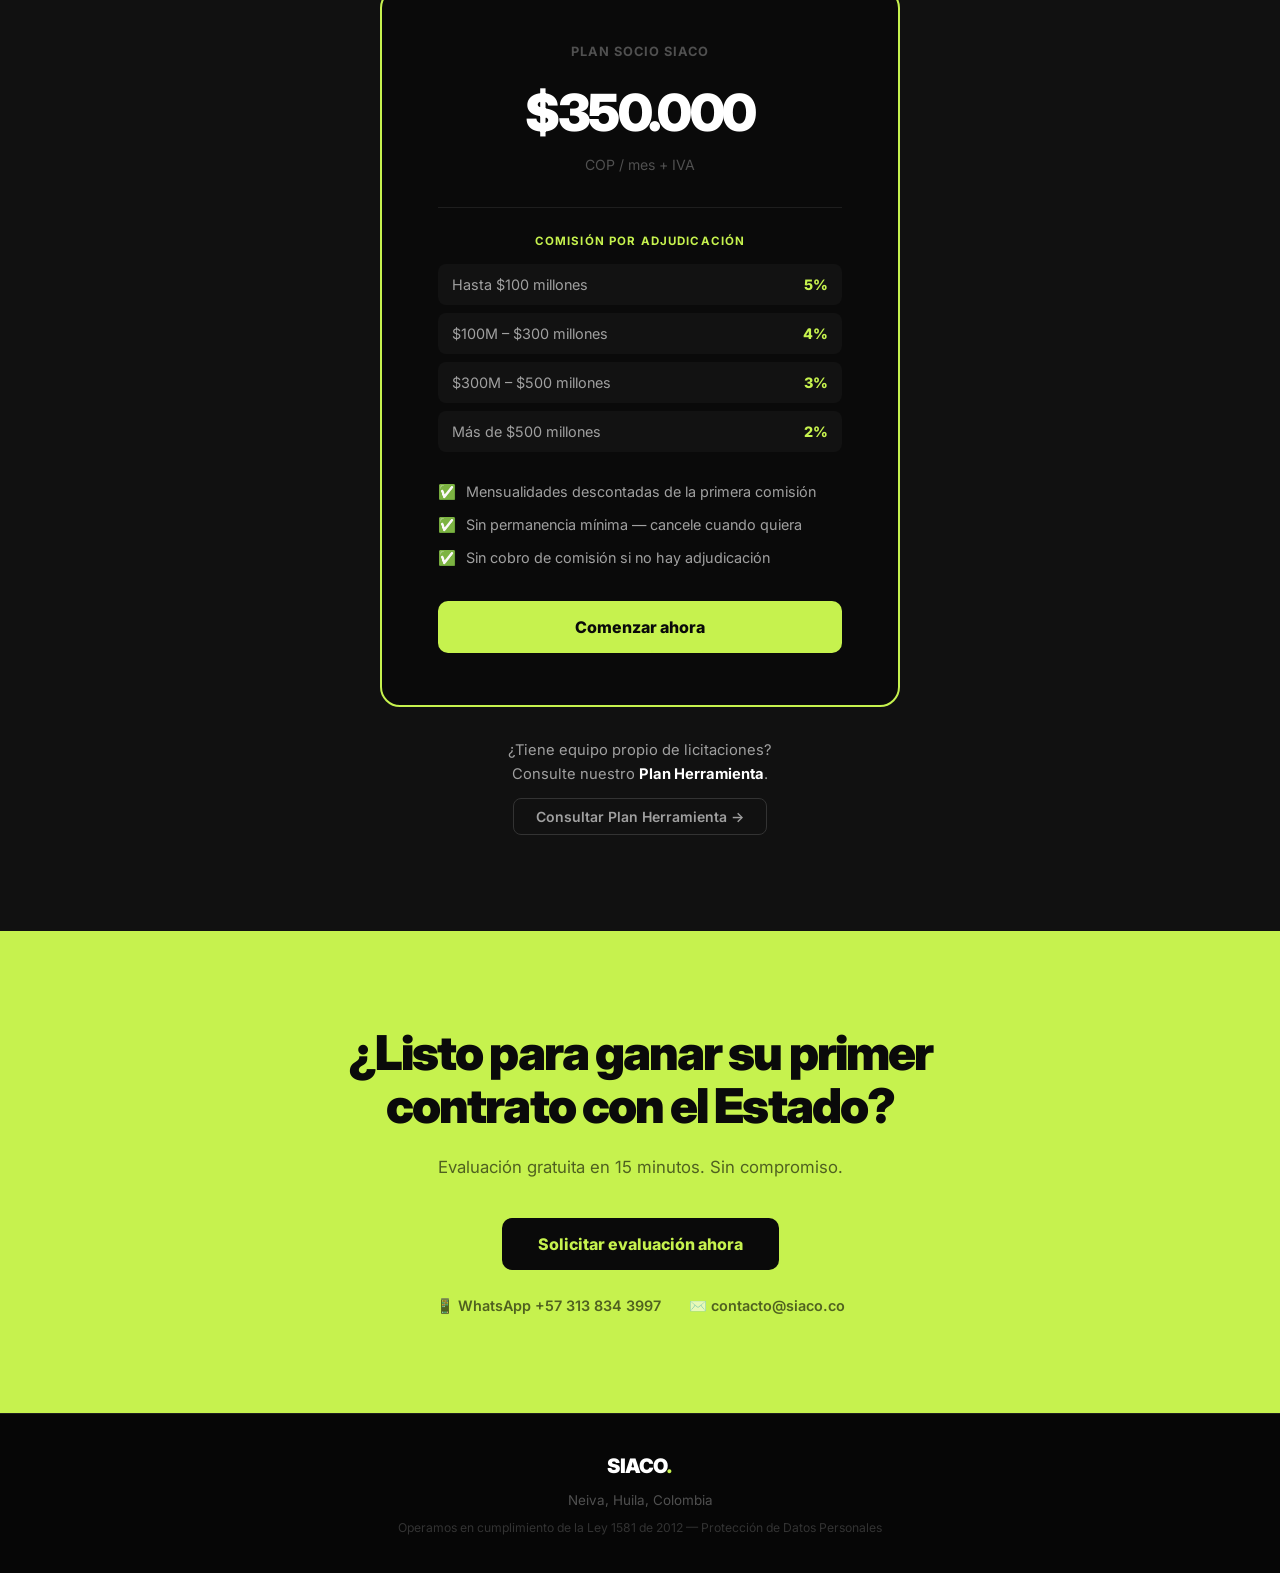
==== commit dc8dd964: "landing: agregar sección Para Quién y actualizar sección Precios CAMBIO 2: nueva sección #para-quien" ====
--- a/static/landing.html
+++ b/static/landing.html
@@ -210,6 +210,31 @@
     .cmp-table tbody tr:hover td.hi { background: rgba(198,242,78,.09); }
     .ck { color: var(--accent); font-size: 1.1rem; }
     .cx { color: #404040; font-size: 1.1rem; }
+
+    /* ─── PARA QUIÉN ────────────────────────────────────── */
+    #para-quien { background: var(--bg); }
+    .pq-grid {
+      display: grid; grid-template-columns: 1fr 1fr; gap: 22px; margin-top: 52px;
+    }
+    .pq-card {
+      background: #1A1A1A; border-radius: var(--r);
+      padding: 36px 32px; display: flex; flex-direction: column; gap: 0;
+    }
+    .pq-card-socio  { border-left: 4px solid var(--accent); }
+    .pq-card-herram { border-left: 4px solid #ffffff; }
+    .pq-icon   { font-size: 2.2rem; margin-bottom: 16px; }
+    .pq-title  { font-size: 1.1rem; font-weight: 800; margin-bottom: 6px; }
+    .pq-sub    { font-size: .88rem; color: var(--text2); margin-bottom: 22px; line-height: 1.5; }
+    .pq-list   { display: flex; flex-direction: column; gap: 9px; flex: 1; margin-bottom: 24px; }
+    .pq-item   { display: flex; align-items: flex-start; gap: 8px; font-size: .9rem; color: var(--text2); }
+    .pq-item::before { content: "✅"; flex-shrink: 0; }
+    .pq-badge {
+      display: inline-block; padding: 6px 14px; border-radius: 20px;
+      font-size: .78rem; font-weight: 700; width: fit-content;
+    }
+    .pq-badge-socio  { background: rgba(198,242,78,.12); color: var(--accent); border: 1px solid rgba(198,242,78,.3); }
+    .pq-badge-herram { background: rgba(255,255,255,.06); color: #ccc; border: 1px solid rgba(255,255,255,.15); }
+    @media (max-width: 920px) { .pq-grid { grid-template-columns: 1fr; } }
 
     /* ─── PRECIOS ────────────────────────────────────────── */
     #precios { background: var(--bg2); }
@@ -375,7 +400,8 @@
 <section id="como-funciona">
   <div class="wrap">
     <div class="section-label fi">El proceso</div>
-    <h2 class="section-title fi">Tres pasos, cero burocracia</h2>
+    <h2 class="section-title fi">Simple para unos.<br>Potente para otros.</h2>
+    <p class="section-sub fi" style="margin-bottom:40px">SIACO se adapta a su empresa, no al revés.</p>
     <div class="steps-grid">
       <div class="step fi">
         <div class="step-n">01</div>
@@ -494,11 +520,48 @@
   </div>
 </section>
 
+<!-- ══════════════════ PARA QUIÉN ═════════════════════ -->
+<section id="para-quien">
+  <div class="wrap">
+    <div class="section-label fi">¿Para quién es SIACO?</div>
+    <h2 class="section-title fi">Dos perfiles, una solución</h2>
+    <div class="pq-grid">
+
+      <div class="pq-card pq-card-socio fi">
+        <div class="pq-icon">🏗️</div>
+        <div class="pq-title">Para MiPymes sin equipo de licitaciones</div>
+        <div class="pq-sub">SIACO actúa como su socio gestor</div>
+        <div class="pq-list">
+          <div class="pq-item">Buscamos contratos alineados a su perfil</div>
+          <div class="pq-item">Analizamos pliegos y verificamos si califica</div>
+          <div class="pq-item">Le acompañamos hasta la adjudicación</div>
+          <div class="pq-item">Modelo sin riesgo: paga solo cuando gana</div>
+        </div>
+        <span class="pq-badge pq-badge-socio">Plan Socio — desde $350.000/mes</span>
+      </div>
+
+      <div class="pq-card pq-card-herram fi fi-d1">
+        <div class="pq-icon">👥</div>
+        <div class="pq-title">Para empresas con equipo jurídico y financiero</div>
+        <div class="pq-sub">SIACO potencia a su equipo con IA</div>
+        <div class="pq-list">
+          <div class="pq-item">Reduce semanas de análisis a minutos</div>
+          <div class="pq-item">Detección automática de irregularidades en pliegos</div>
+          <div class="pq-item">Scoring normativo instantáneo con citas exactas</div>
+          <div class="pq-item">Su equipo enfocado en ganar, no en buscar</div>
+        </div>
+        <span class="pq-badge pq-badge-herram">Plan Herramienta — consultar tarifa</span>
+      </div>
+
+    </div>
+  </div>
+</section>
+
 <!-- ══════════════════ PRECIOS ══════════════════════════ -->
 <section id="precios">
   <div class="wrap" style="text-align:center">
     <div class="section-label fi">Precios</div>
-    <h2 class="section-title fi">Un modelo justo:<br>paga cuando gana</h2>
+    <h2 class="section-title fi">Plan Socio SIACO<br>— Para MiPymes</h2>
     <div class="pricing-center">
       <div class="pricing-card fi">
         <div class="pricing-badge">El más popular</div>
@@ -525,6 +588,21 @@
         <a href="https://wa.me/573138343997?text=Quiero%20comenzar%20con%20SIACO%20ahora"
            target="_blank" rel="noopener" class="btn-start">Comenzar ahora</a>
       </div>
+    </div>
+
+    <div class="fi" style="margin-top:32px">
+      <p style="font-size:.92rem;color:var(--text2);margin-bottom:12px">
+        ¿Tiene equipo propio de licitaciones?<br>Consulte nuestro <strong style="color:var(--text)">Plan Herramienta</strong>.
+      </p>
+      <a href="https://wa.me/573138343997?text=Hola,%20quiero%20informaci%C3%B3n%20sobre%20el%20Plan%20Herramienta%20de%20SIACO"
+         target="_blank" rel="noopener"
+         style="display:inline-block;background:none;border:1px solid #333;color:var(--text2);
+                padding:9px 22px;border-radius:8px;font:600 .875rem var(--font);
+                text-decoration:none;transition:border-color .2s,color .2s"
+         onmouseover="this.style.borderColor='#555';this.style.color='#fff'"
+         onmouseout="this.style.borderColor='#333';this.style.color='var(--text2)'">
+        Consultar Plan Herramienta →
+      </a>
     </div>
   </div>
 </section>
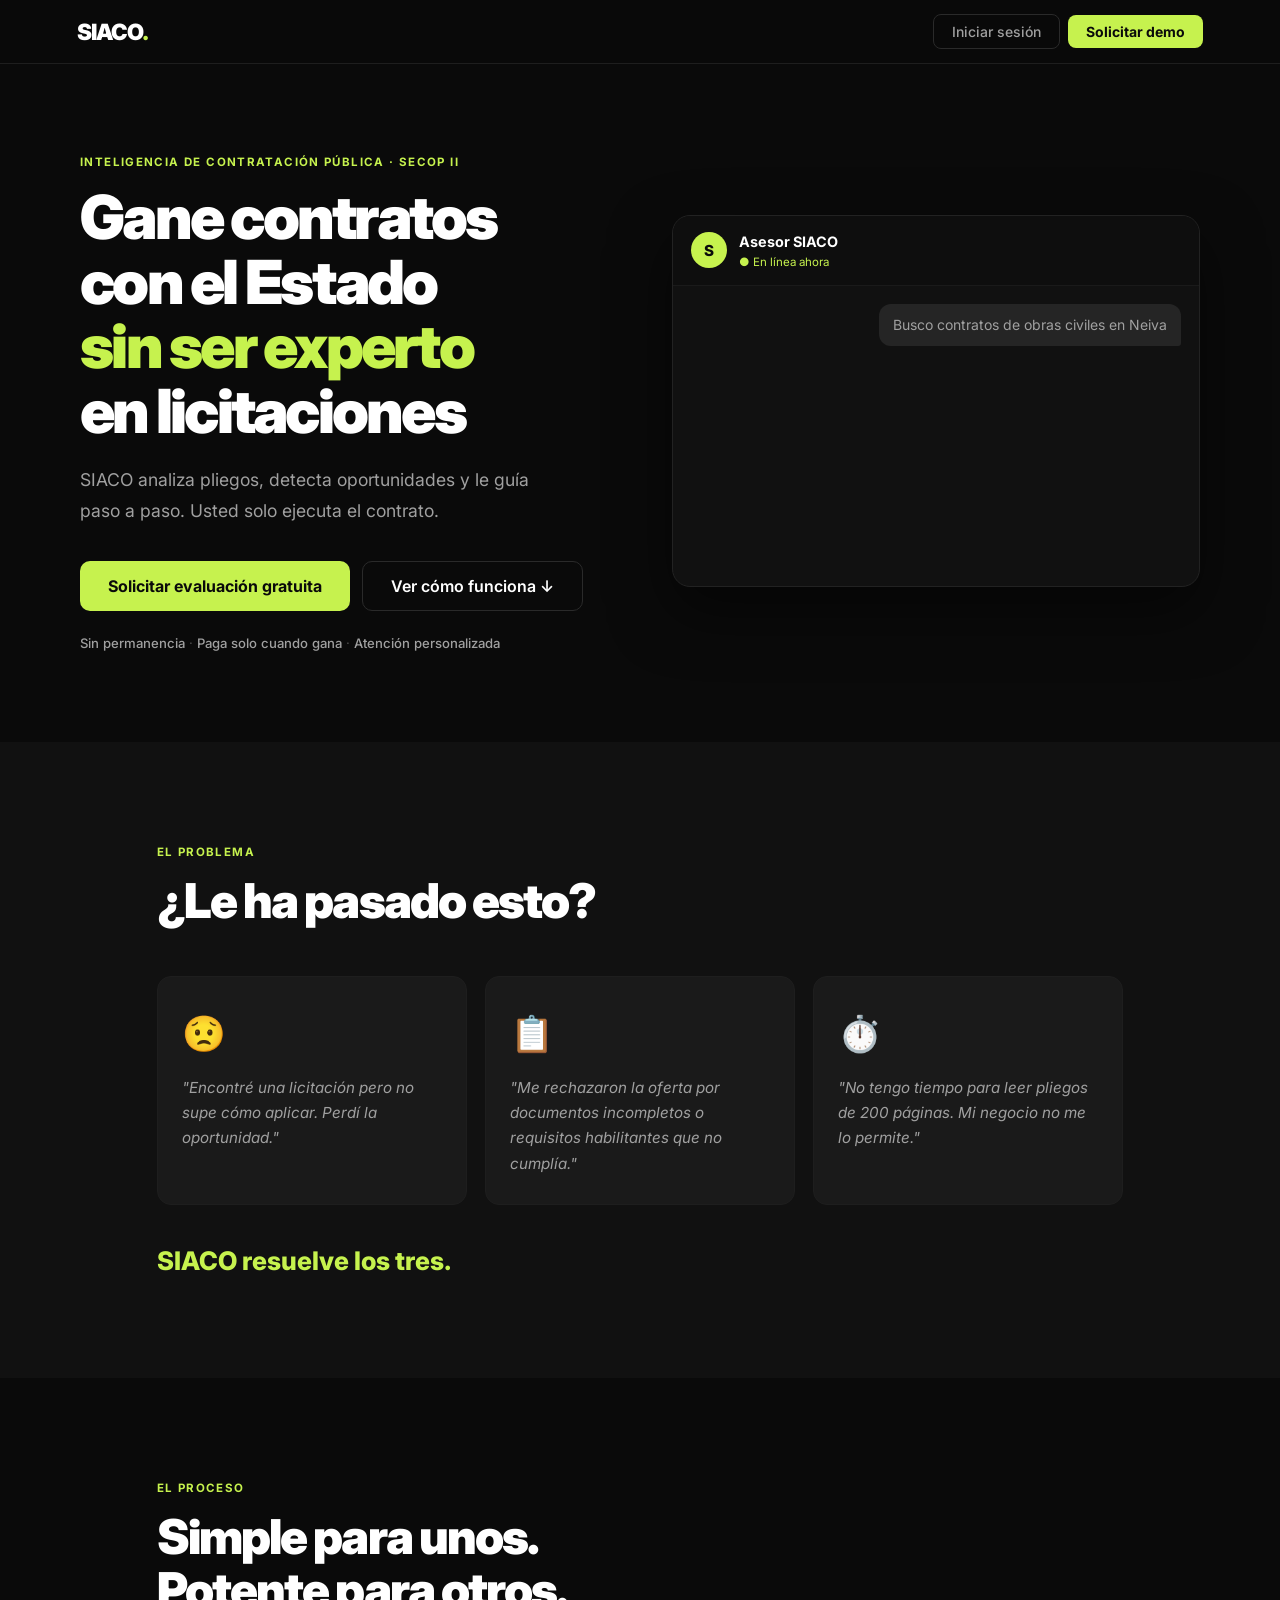
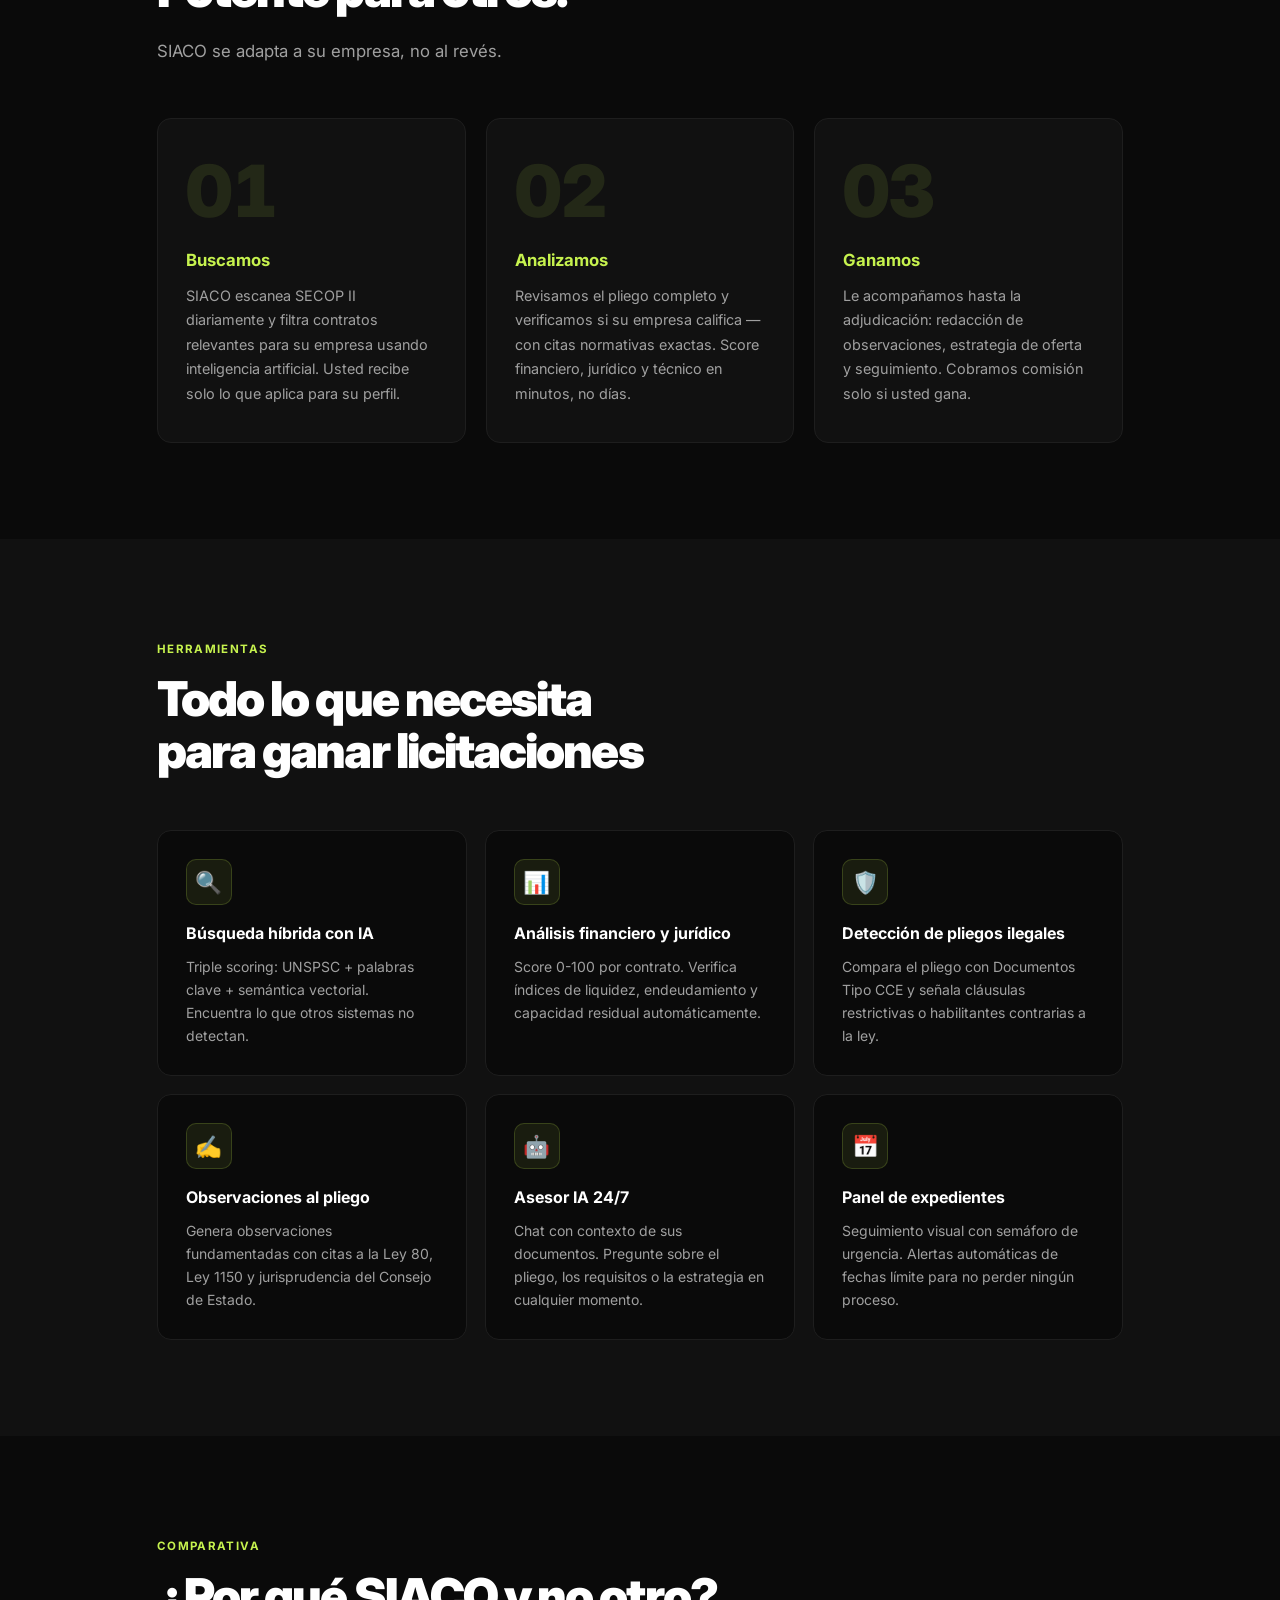
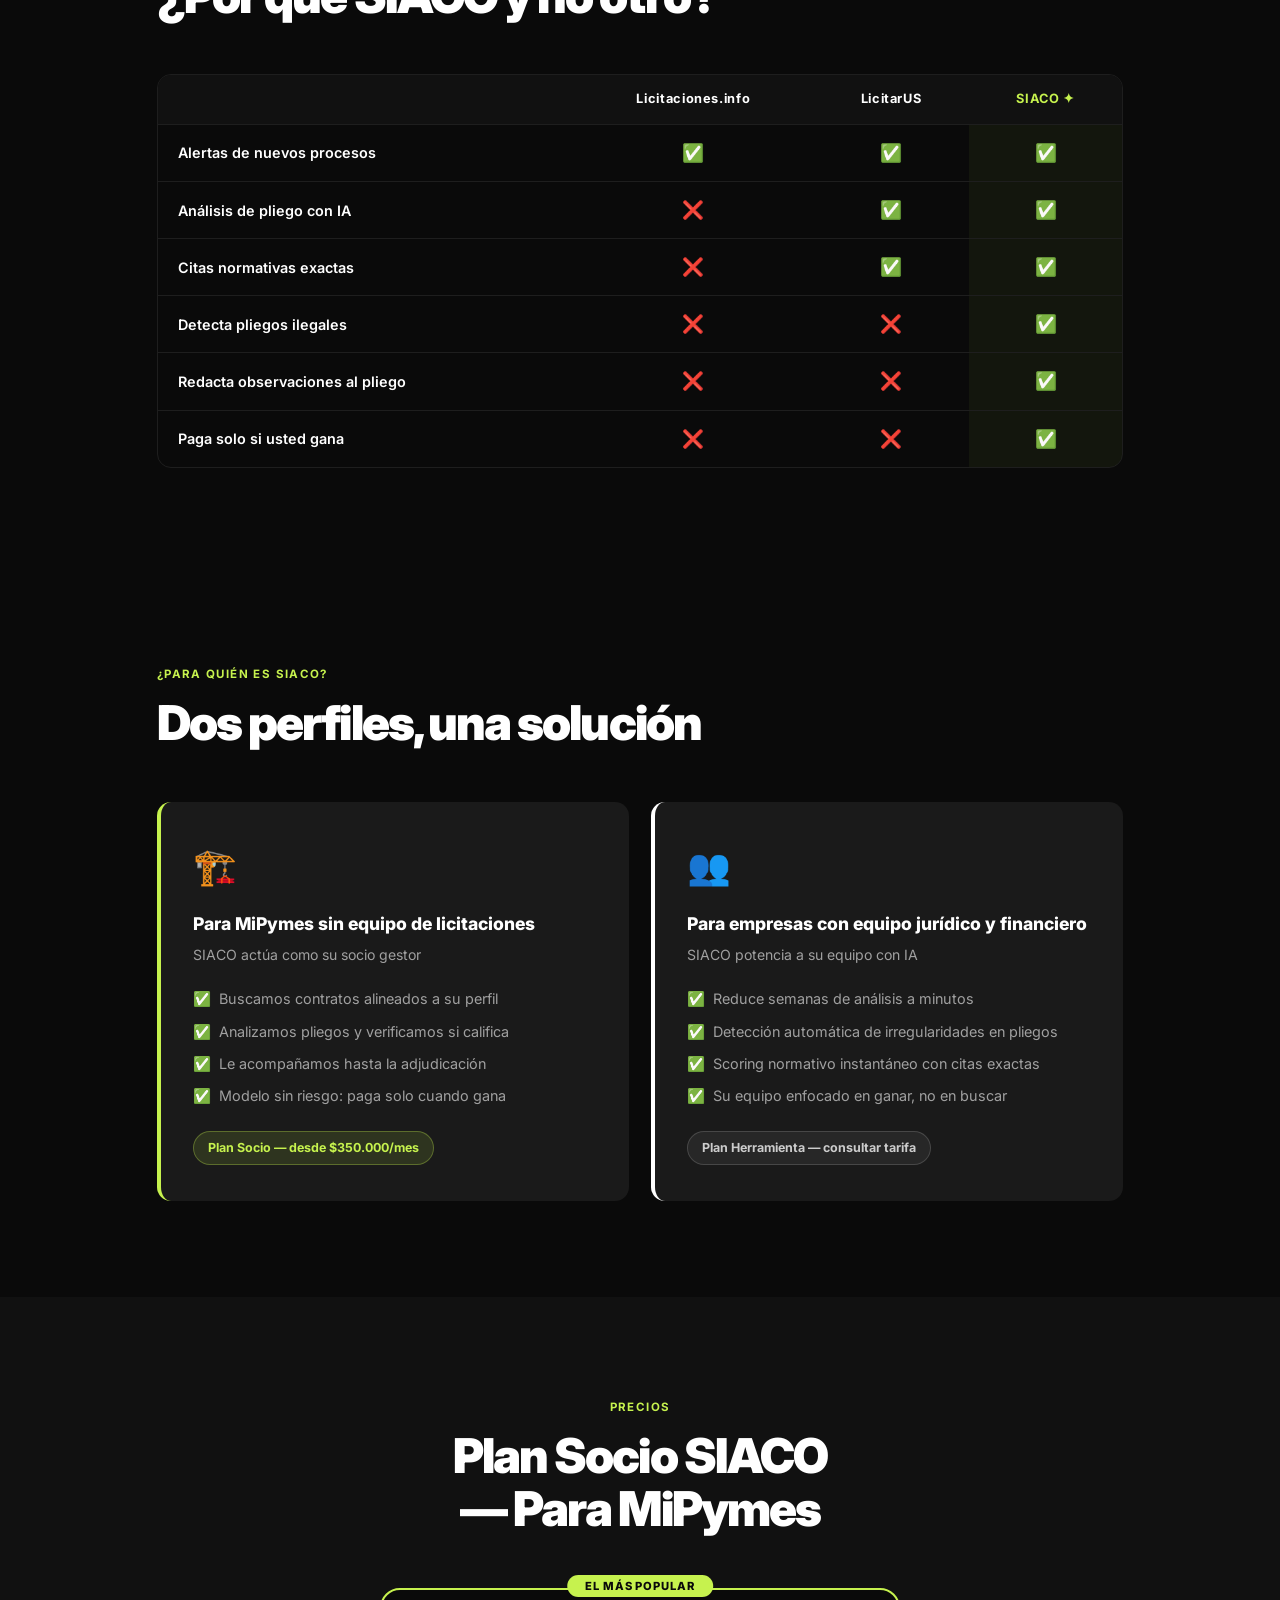
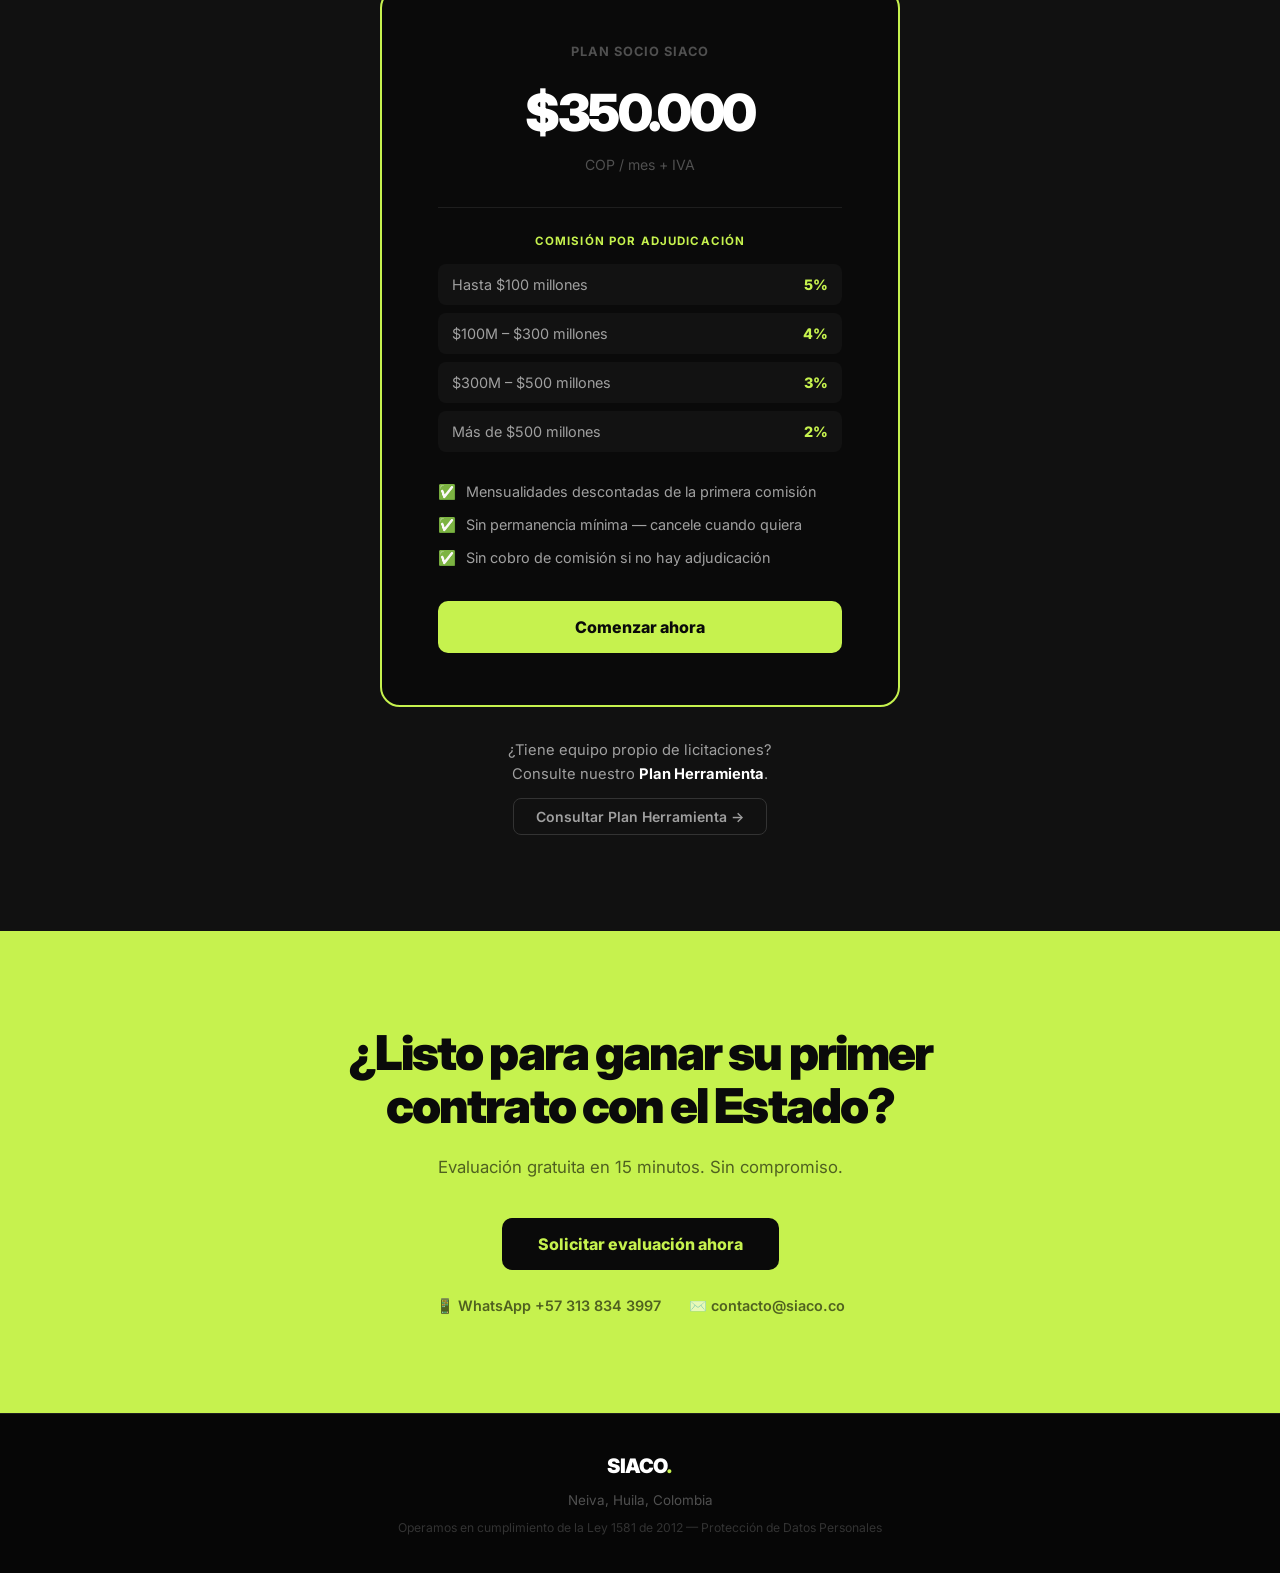
==== commit 0eab71b0: "feat: sesiones persistentes, sistema tester, banner prueba, admin mejorado, landing con formulario C" ====
--- a/static/landing.html
+++ b/static/landing.html
@@ -321,6 +321,55 @@
       .navbar                    { padding: 0 18px; }
       .btn-nav-ghost             { display: none; }
     }
+
+    /* ─── MODAL SOLICITUD DEMO ───────────────────────── */
+    button.btn-lg-accent, button.btn-nav-accent, button.btn-dark {
+      font-family: var(--font); cursor: pointer; border: none;
+    }
+    .soli-overlay {
+      position: fixed; inset: 0; z-index: 500;
+      background: rgba(0,0,0,.78); backdrop-filter: blur(6px);
+      display: flex; align-items: center; justify-content: center;
+      padding: 20px; opacity: 0; pointer-events: none;
+      transition: opacity .25s;
+    }
+    .soli-overlay.open { opacity: 1; pointer-events: auto; }
+    .soli-box {
+      background: #111; border: 1px solid #222; border-radius: 16px;
+      padding: 40px 36px; max-width: 480px; width: 100%;
+      transform: translateY(20px); transition: transform .25s;
+    }
+    .soli-overlay.open .soli-box { transform: none; }
+    .soli-title { font-size: 1.3rem; font-weight: 800; margin-bottom: 6px; }
+    .soli-sub   { font-size: .9rem; color: #888; margin-bottom: 28px; }
+    .soli-field { display: flex; flex-direction: column; gap: 6px; margin-bottom: 16px; }
+    .soli-field label { font-size: .75rem; font-weight: 600; color: #666; text-transform: uppercase; letter-spacing: .05em; }
+    .soli-field input,
+    .soli-field select {
+      background: #1A1A1A; border: 1px solid #2A2A2A; border-radius: 8px;
+      color: #F0F0EB; font-family: var(--font); font-size: .9rem;
+      padding: 10px 14px; width: 100%; outline: none; transition: border-color .15s;
+    }
+    .soli-field input:focus, .soli-field select:focus { border-color: var(--accent); }
+    .soli-field input::placeholder { color: #444; }
+    .soli-field select option { background: #1A1A1A; }
+    .soli-actions { display: flex; gap: 10px; margin-top: 8px; flex-wrap: wrap; }
+    .btn-soli-send {
+      flex: 1; background: var(--accent); color: #0A0A0A; border: none;
+      padding: 12px 20px; border-radius: 10px; font: 700 .95rem var(--font);
+      cursor: pointer; transition: background .15s;
+    }
+    .btn-soli-send:hover { background: var(--accent-d); }
+    .btn-soli-send:disabled { opacity: .5; cursor: not-allowed; }
+    .btn-soli-cancel {
+      background: none; border: 1px solid #2A2A2A; color: #888;
+      padding: 12px 20px; border-radius: 10px; font: 500 .9rem var(--font);
+      cursor: pointer; transition: border-color .15s;
+    }
+    .btn-soli-cancel:hover { border-color: #444; color: #fff; }
+    .soli-success { text-align: center; padding: 20px 0; }
+    .soli-success-icon { font-size: 3rem; margin-bottom: 16px; }
+    .soli-success-msg { font-size: 1rem; color: #A0A0A0; line-height: 1.6; }
   </style>
 </head>
 <body>
@@ -330,8 +379,7 @@
   <a href="/landing" class="nav-logo">SIACO<span>.</span></a>
   <div class="nav-links">
     <a href="/" class="btn-nav-ghost">Iniciar sesión</a>
-    <a href="https://wa.me/573138343997?text=Hola,%20quiero%20solicitar%20una%20demo%20de%20SIACO"
-       target="_blank" rel="noopener" class="btn-nav-accent">Solicitar demo</a>
+    <button class="btn-nav-accent" onclick="abrirModalSolicitud()">Solicitar demo</button>
   </div>
 </nav>
 
@@ -349,8 +397,7 @@
         Usted solo ejecuta el contrato.
       </p>
       <div class="hero-btns fi fi-d3">
-        <a href="https://wa.me/573138343997?text=Hola,%20quiero%20una%20evaluaci%C3%B3n%20gratuita%20de%20SIACO"
-           target="_blank" rel="noopener" class="btn-lg-accent">Solicitar evaluación gratuita</a>
+        <button class="btn-lg-accent" onclick="abrirModalSolicitud()">Solicitar evaluación gratuita</button>
         <a href="#como-funciona" class="btn-lg-ghost">Ver cómo funciona ↓</a>
       </div>
       <p class="hero-trust fi fi-d3">
@@ -614,8 +661,7 @@
     <p class="section-sub fi" style="margin:16px auto 36px">
       Evaluación gratuita en 15 minutos. Sin compromiso.
     </p>
-    <a href="https://wa.me/573138343997?text=Hola,%20quiero%20una%20evaluaci%C3%B3n%20gratuita%20de%20SIACO"
-       target="_blank" rel="noopener" class="btn-dark fi">Solicitar evaluación ahora</a>
+    <button class="btn-dark fi" onclick="abrirModalSolicitud()">Solicitar evaluación ahora</button>
     <div class="cta-links">
       <a href="https://wa.me/573138343997" target="_blank" rel="noopener" class="cta-a">
         📱 WhatsApp +57 313 834 3997
@@ -691,6 +737,94 @@
 }, { passive: true });
 
 window.addEventListener('load', () => setTimeout(runChat, 900));
+
+/* ── Modal solicitud demo ─────────────────────────────── */
+function abrirModalSolicitud() {
+  document.getElementById('soli-overlay').classList.add('open');
+  document.body.style.overflow = 'hidden';
+  setTimeout(() => { const el = document.getElementById('soli-nombre'); if (el) el.focus(); }, 300);
+}
+function cerrarModalSolicitud() {
+  document.getElementById('soli-overlay').classList.remove('open');
+  document.body.style.overflow = '';
+  setTimeout(() => {
+    document.getElementById('soli-form-content').style.display = '';
+    document.getElementById('soli-success-content').style.display = 'none';
+    const f = document.getElementById('soli-form'); if (f) f.reset();
+    const btn = document.getElementById('btn-soli-send');
+    if (btn) { btn.disabled = false; btn.textContent = 'Enviar solicitud'; }
+  }, 300);
+}
+async function enviarSolicitud(e) {
+  e.preventDefault();
+  const btn = document.getElementById('btn-soli-send');
+  btn.disabled = true; btn.textContent = 'Enviando...';
+  const body = {
+    nombre:   document.getElementById('soli-nombre').value.trim(),
+    empresa:  document.getElementById('soli-empresa').value.trim(),
+    sector:   document.getElementById('soli-sector').value,
+    whatsapp: document.getElementById('soli-wa').value.trim(),
+    ciudad:   document.getElementById('soli-ciudad').value.trim(),
+  };
+  try {
+    await fetch('/api/solicitud-demo', {
+      method: 'POST',
+      headers: { 'Content-Type': 'application/json' },
+      body: JSON.stringify(body),
+    });
+  } catch (err) { /* silencioso — igual mostramos éxito */ }
+  document.getElementById('soli-form-content').style.display = 'none';
+  document.getElementById('soli-success-content').style.display = '';
+  setTimeout(cerrarModalSolicitud, 3000);
+}
 </script>
+
+<!-- ══════════════════ MODAL SOLICITUD ══════════════════════ -->
+<div class="soli-overlay" id="soli-overlay" onclick="if(event.target===this)cerrarModalSolicitud()">
+  <div class="soli-box">
+    <div id="soli-form-content">
+      <div class="soli-title">Solicitar evaluación gratuita</div>
+      <div class="soli-sub">Le contactamos en menos de 24 horas. Sin compromiso.</div>
+      <form id="soli-form" onsubmit="enviarSolicitud(event)">
+        <div class="soli-field">
+          <label>Nombre completo</label>
+          <input type="text" id="soli-nombre" placeholder="Juan García" required>
+        </div>
+        <div class="soli-field">
+          <label>Empresa</label>
+          <input type="text" id="soli-empresa" placeholder="Constructora Los Andes SAS" required>
+        </div>
+        <div class="soli-field">
+          <label>Sector</label>
+          <select id="soli-sector" required>
+            <option value="">— Seleccionar —</option>
+            <option>Obras civiles</option>
+            <option>Mantenimiento</option>
+            <option>Suministros</option>
+            <option>Servicios</option>
+            <option>Otro</option>
+          </select>
+        </div>
+        <div class="soli-field">
+          <label>WhatsApp</label>
+          <input type="tel" id="soli-wa" placeholder="573001234567" required>
+        </div>
+        <div class="soli-field">
+          <label>Ciudad</label>
+          <input type="text" id="soli-ciudad" placeholder="Neiva, Huila" required>
+        </div>
+        <div class="soli-actions">
+          <button type="submit" class="btn-soli-send" id="btn-soli-send">Enviar solicitud</button>
+          <button type="button" class="btn-soli-cancel" onclick="cerrarModalSolicitud()">Cancelar</button>
+        </div>
+      </form>
+    </div>
+    <div id="soli-success-content" class="soli-success" style="display:none">
+      <div class="soli-success-icon">✅</div>
+      <div class="soli-success-msg">Solicitud enviada. En menos de 24 horas nos comunicaremos con usted.</div>
+    </div>
+  </div>
+</div>
+
 </body>
 </html>
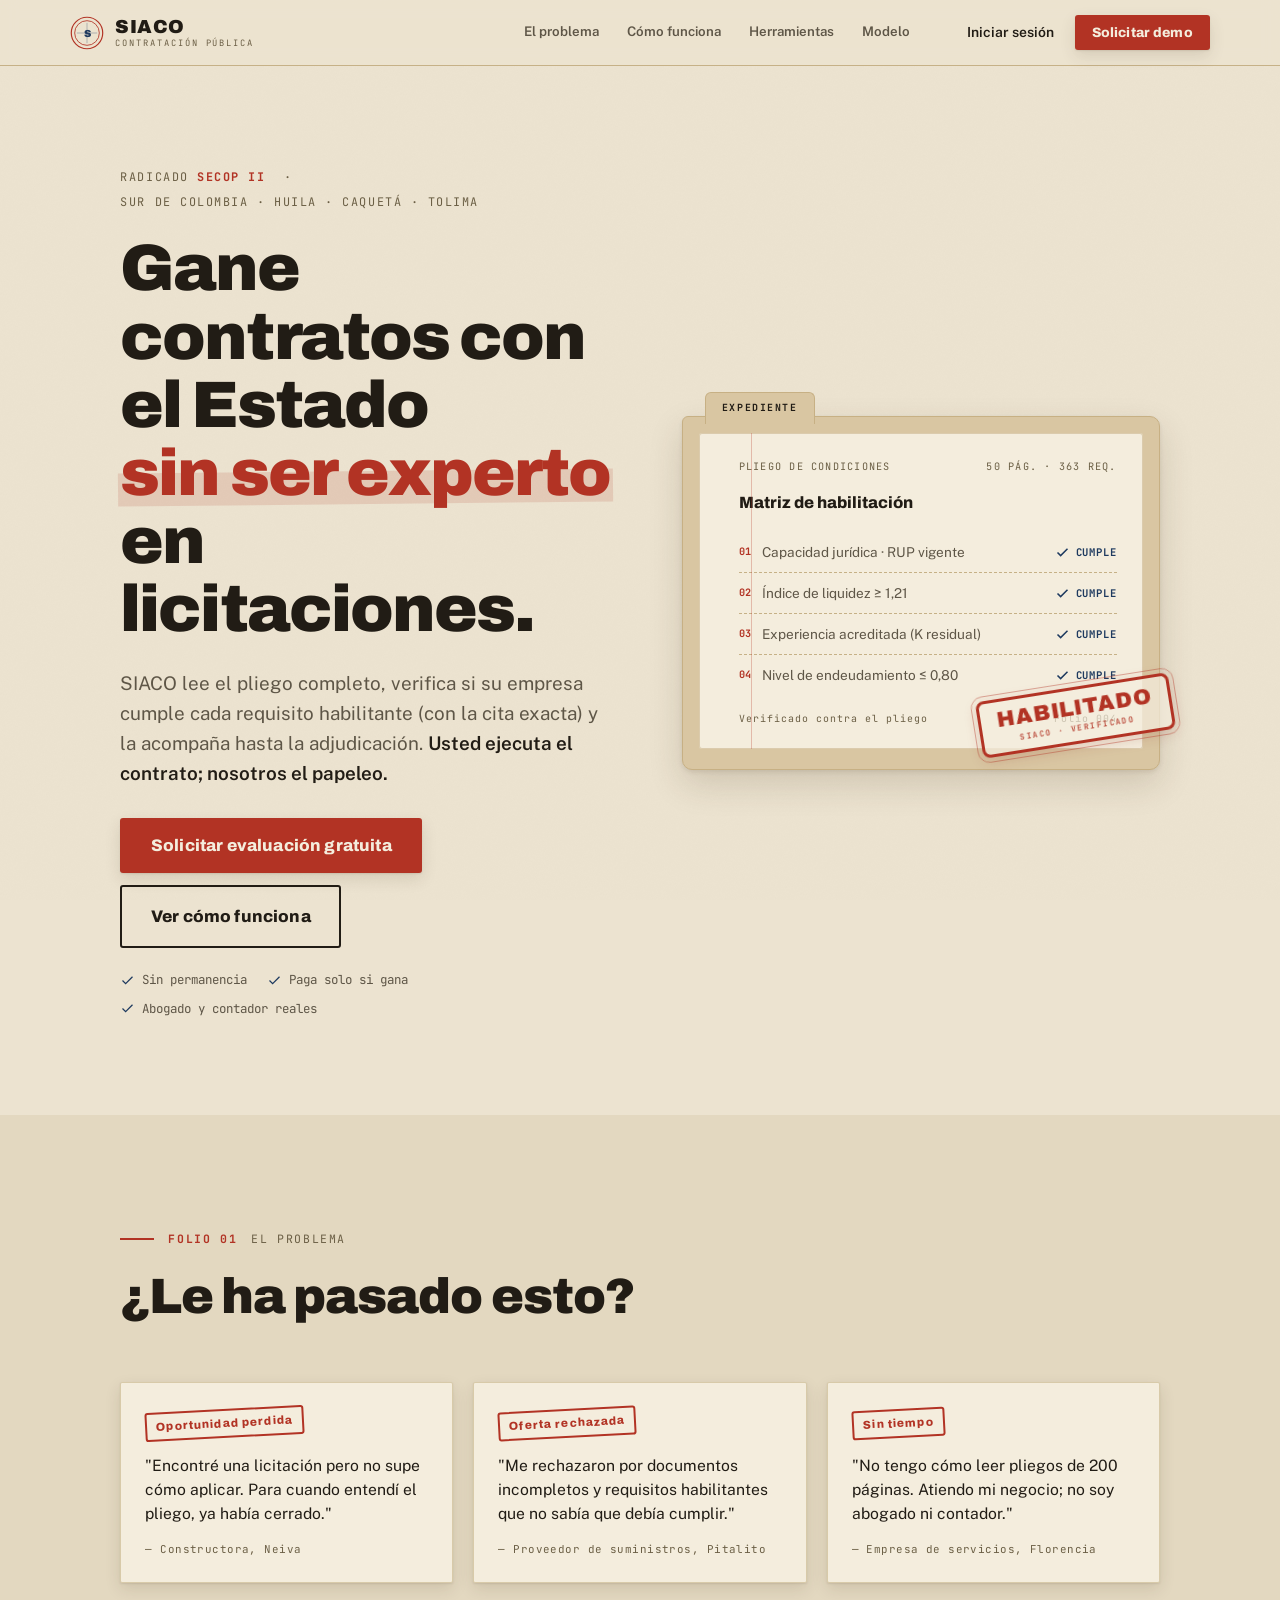
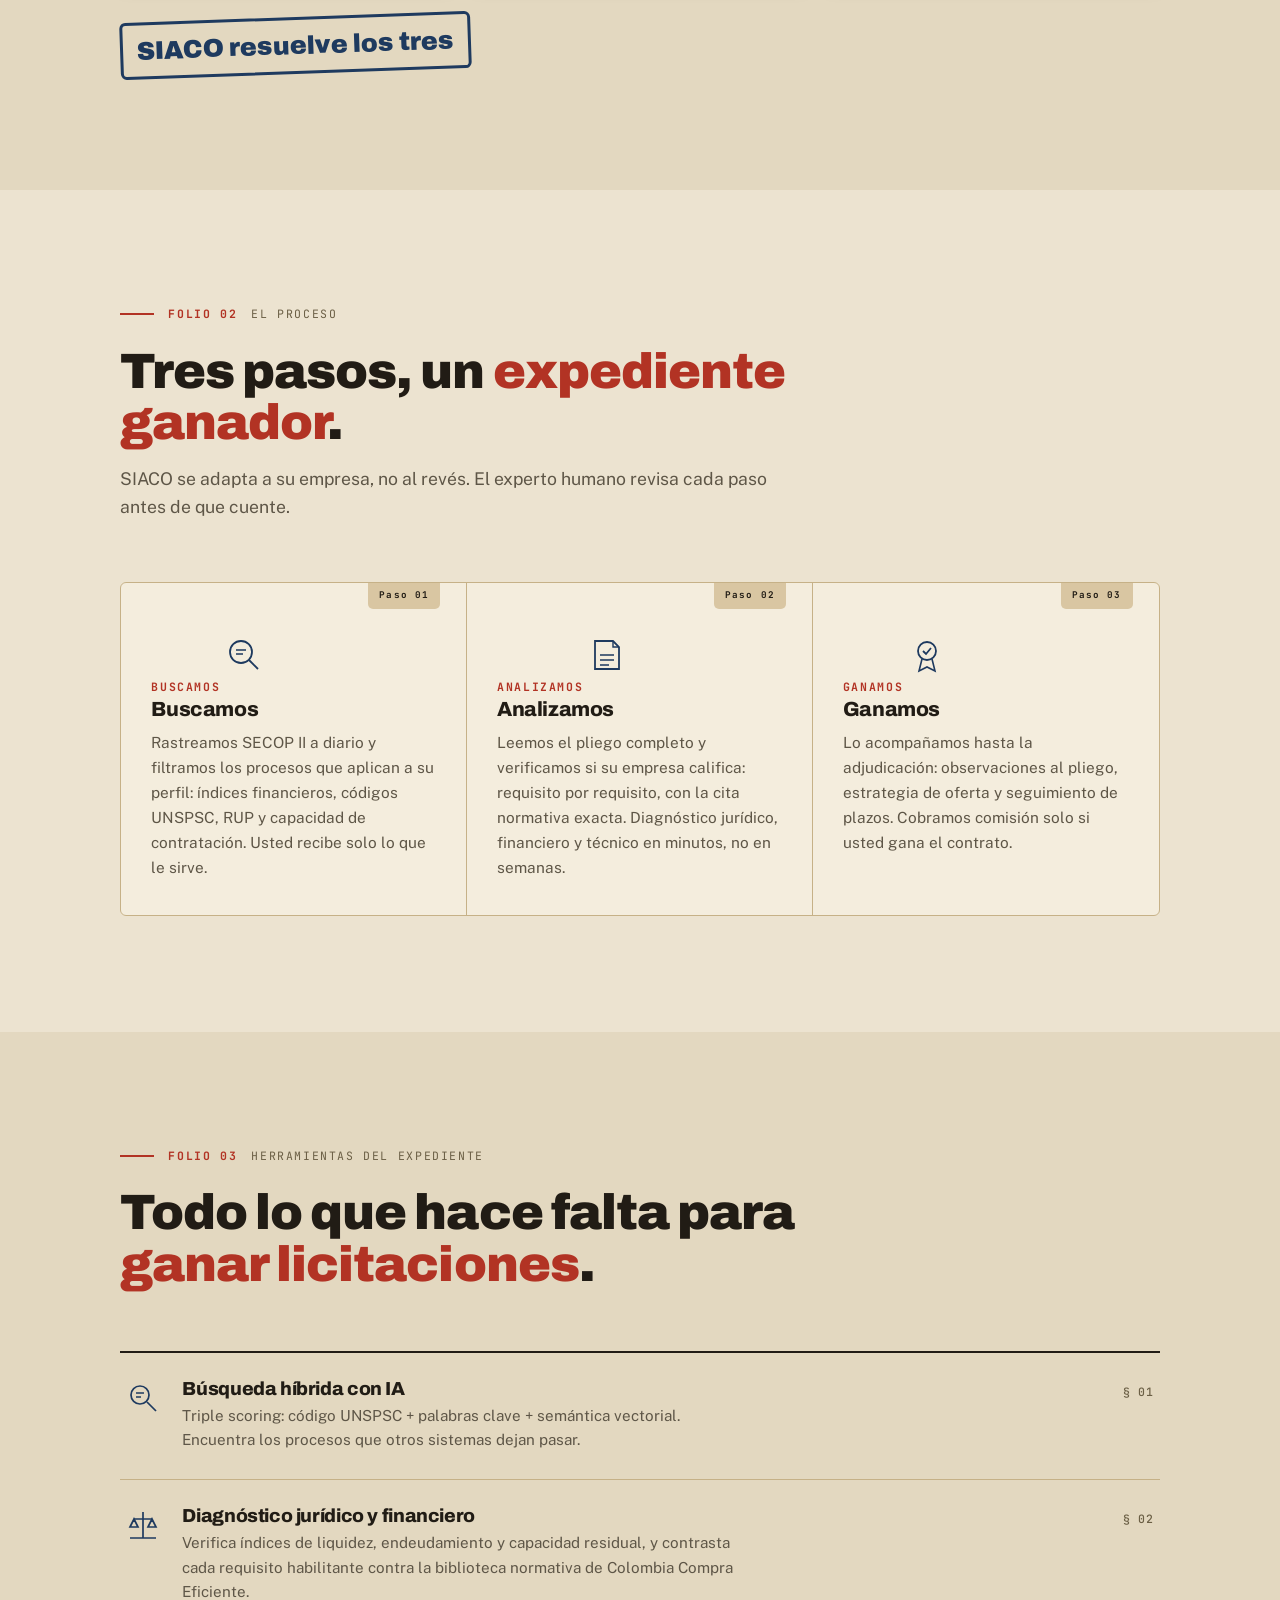
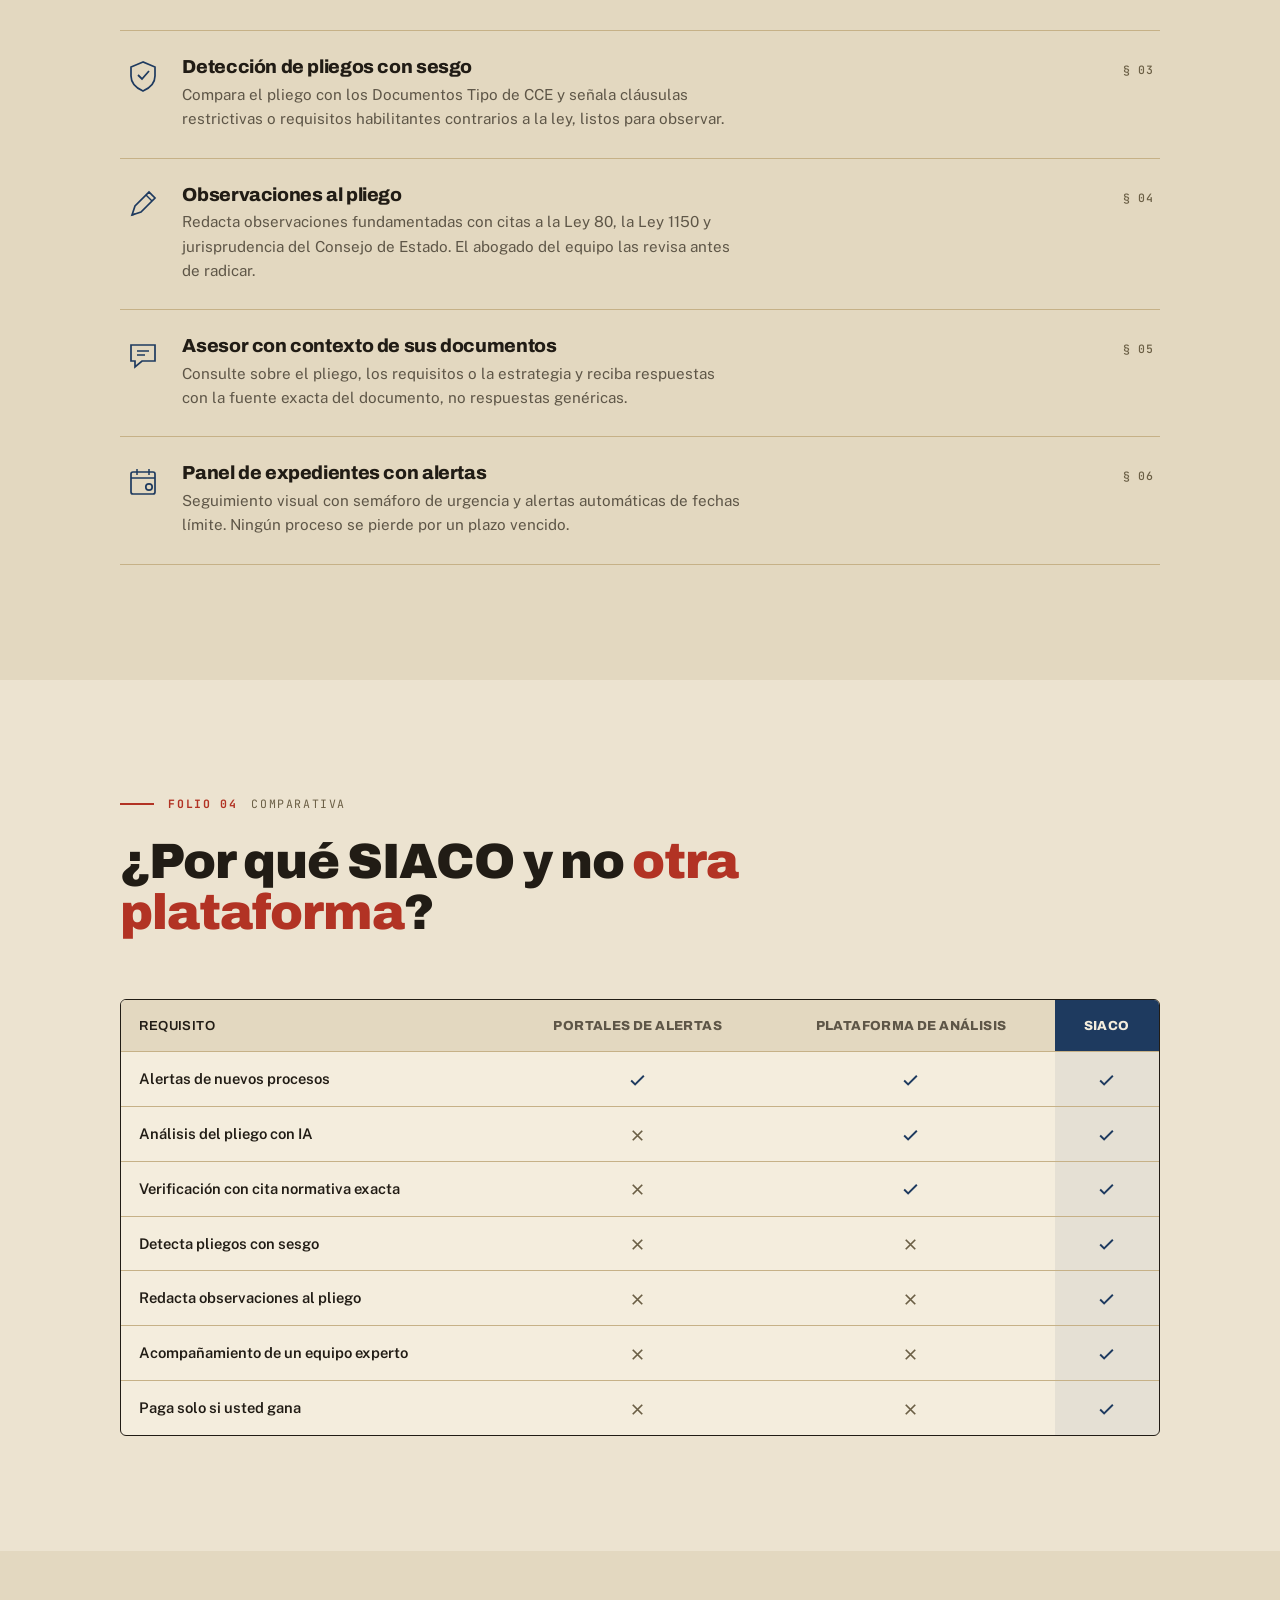
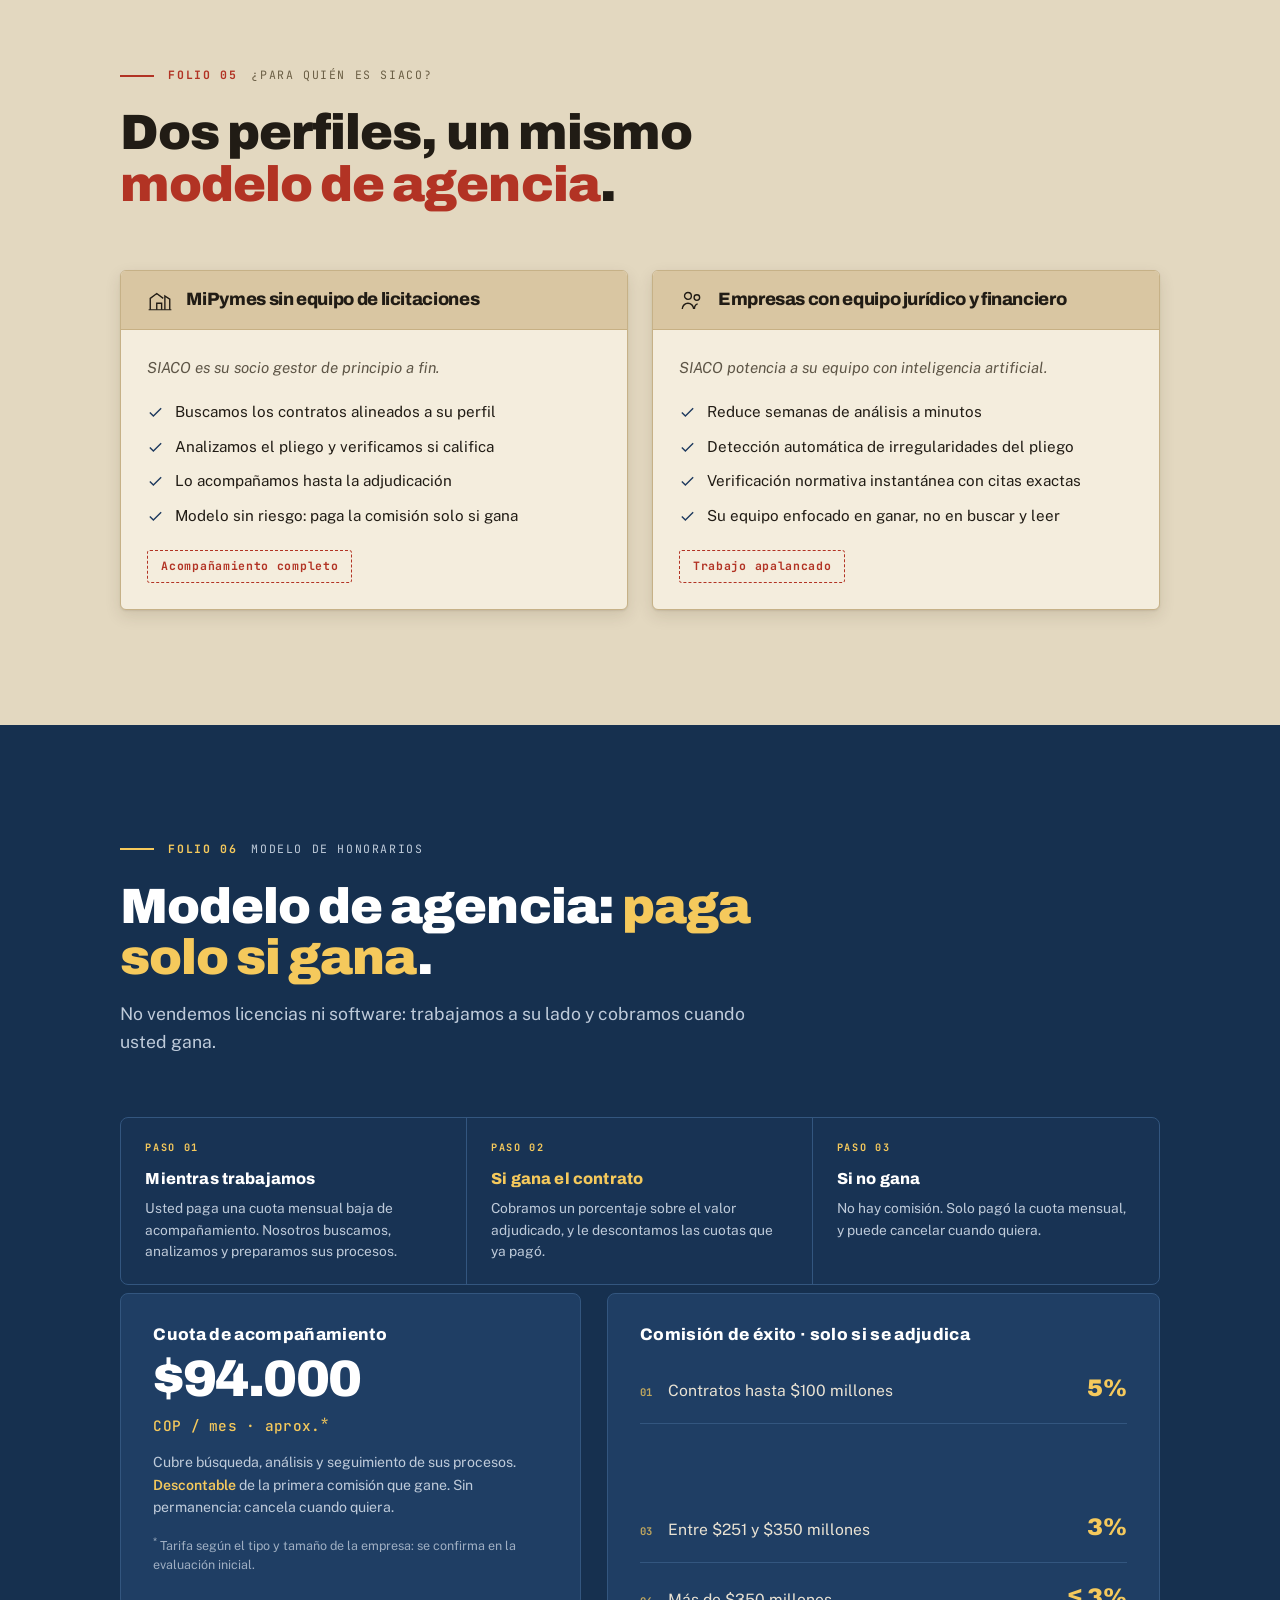
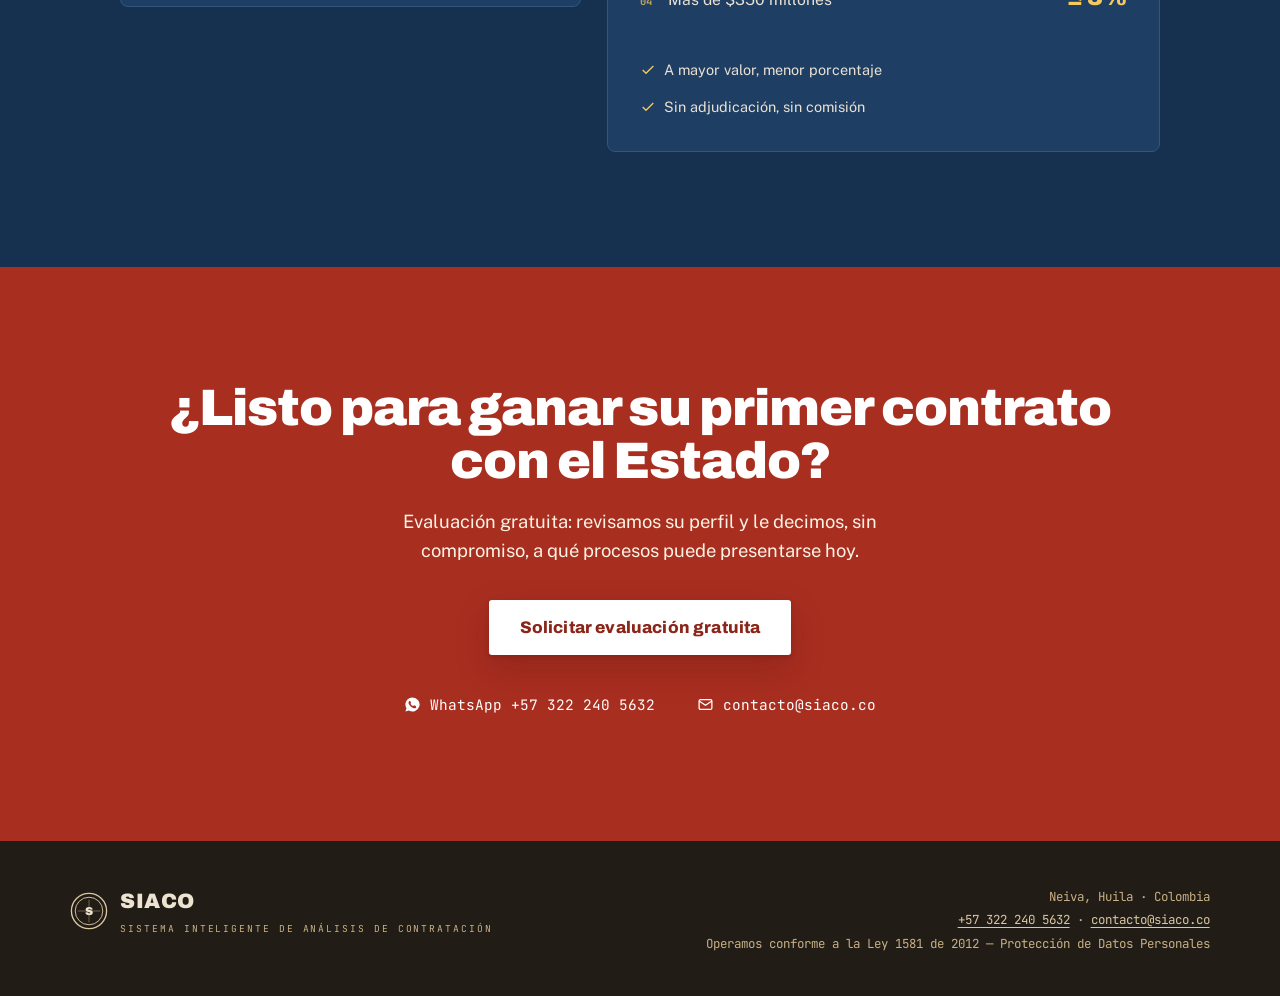
==== commit 5375bfea: "feat: pipeline completo — criterios, normativa CCE v2.1, triple filtro observaciones Pipeline (pipel" ====
--- a/static/landing.html
+++ b/static/landing.html
@@ -4,827 +4,965 @@
   <meta charset="UTF-8">
   <meta name="viewport" content="width=device-width, initial-scale=1.0">
   <title>SIACO — Gane contratos con el Estado sin ser experto en licitaciones</title>
-  <meta name="description" content="SIACO analiza pliegos, detecta oportunidades y le guía paso a paso. Usted solo ejecuta el contrato.">
+  <meta name="description" content="SIACO lee el pliego completo, verifica si su empresa cumple los requisitos habilitantes y la acompaña hasta ganar el contrato público. Modelo de agencia: paga solo si gana.">
   <link rel="preconnect" href="https://fonts.googleapis.com">
   <link rel="preconnect" href="https://fonts.gstatic.com" crossorigin>
-  <link href="https://fonts.googleapis.com/css2?family=Inter:wght@400;500;600;700;800;900&display=swap" rel="stylesheet">
+  <link href="https://fonts.googleapis.com/css2?family=Archivo:wght@500;600;700;800;900&family=Public+Sans:ital,wght@0,400;0,500;0,600;0,700;1,400&family=JetBrains+Mono:wght@400;500;700&display=swap" rel="stylesheet">
   <style>
-    *, *::before, *::after { box-sizing: border-box; margin: 0; padding: 0; }
-
-    :root {
-      --bg:       #0A0A0A;
-      --bg2:      #111111;
-      --bg3:      #1A1A1A;
-      --accent:   #C6F24E;
-      --accent-d: #A8D93C;
-      --text:     #FFFFFF;
-      --text2:    #A0A0A0;
-      --text3:    #505050;
-      --border:   #1E1E1E;
-      --r:        14px;
-      --font:     'Inter', sans-serif;
-    }
-
-    html { scroll-behavior: smooth; }
-    body  { background: var(--bg); color: var(--text); font-family: var(--font); line-height: 1.6; overflow-x: hidden; }
-
-    /* ─── NAVBAR ──────────────────────────────────────── */
-    .navbar {
-      position: fixed; top: 0; left: 0; right: 0; z-index: 200;
-      display: flex; align-items: center; justify-content: space-between;
-      padding: 0 clamp(20px, 6vw, 80px); height: 64px;
-      background: rgba(10,10,10,.88); backdrop-filter: blur(14px);
-      border-bottom: 1px solid var(--border);
-    }
-    .nav-logo { font-size: 1.4rem; font-weight: 900; letter-spacing: -.04em; text-decoration: none; color: var(--text); }
-    .nav-logo span { color: var(--accent); }
-    .nav-links { display: flex; gap: 8px; align-items: center; }
-    .btn-nav-ghost {
-      background: none; border: 1px solid #2a2a2a; color: var(--text2);
-      padding: 8px 18px; border-radius: 8px; font: 500 .875rem var(--font);
-      cursor: pointer; text-decoration: none; transition: border-color .2s, color .2s;
-    }
-    .btn-nav-ghost:hover { border-color: #444; color: var(--text); }
-    .btn-nav-accent {
-      background: var(--accent); color: #0A0A0A; border: none;
-      padding: 8px 18px; border-radius: 8px; font: 700 .875rem var(--font);
-      cursor: pointer; text-decoration: none; transition: background .2s, transform .12s;
-    }
-    .btn-nav-accent:hover { background: var(--accent-d); transform: translateY(-1px); }
-
-    /* ─── LAYOUT HELPERS ───────────────────────────────── */
-    .wrap { max-width: 1120px; margin: 0 auto; padding: 0 clamp(20px, 6vw, 80px); }
-    section { padding: 96px clamp(20px, 6vw, 80px); }
-    .section-label {
-      display: inline-block; font-size: .72rem; font-weight: 700; letter-spacing: .12em;
-      text-transform: uppercase; color: var(--accent); margin-bottom: 14px;
-    }
-    .section-title {
-      font-size: clamp(2rem, 4vw, 3rem); font-weight: 900; line-height: 1.1;
-      letter-spacing: -.04em; margin-bottom: 20px;
-    }
-    .section-sub { font-size: 1.05rem; color: var(--text2); line-height: 1.75; max-width: 560px; }
-
-    /* ─── FADE-IN ──────────────────────────────────────── */
-    .fi { opacity: 0; transform: translateY(22px); transition: opacity .65s ease, transform .65s ease; }
-    .fi.on { opacity: 1; transform: translateY(0); }
-    .fi-d1 { transition-delay: .08s; }
-    .fi-d2 { transition-delay: .16s; }
-    .fi-d3 { transition-delay: .24s; }
-
-    /* ─── HERO ─────────────────────────────────────────── */
-    #hero {
-      padding-top: 148px; padding-bottom: 88px;
-      padding-left: clamp(20px, 6vw, 80px); padding-right: clamp(20px, 6vw, 80px);
-    }
-    .hero-grid {
-      max-width: 1120px; margin: 0 auto;
-      display: grid; grid-template-columns: 1fr 1fr; gap: 64px; align-items: center;
-    }
-    .hero-h1 {
-      font-size: clamp(2.6rem, 4.8vw, 3.8rem); font-weight: 900; line-height: 1.06;
-      letter-spacing: -.045em; margin-bottom: 22px;
-    }
-    .hero-h1 em { color: var(--accent); font-style: normal; }
-    .hero-p  { font-size: 1.1rem; color: var(--text2); line-height: 1.75; margin-bottom: 34px; max-width: 460px; }
-    .hero-btns { display: flex; gap: 12px; flex-wrap: wrap; margin-bottom: 22px; }
-    .btn-lg-accent {
-      background: var(--accent); color: #0A0A0A; border: none;
-      padding: 14px 28px; border-radius: 10px; font: 700 1rem var(--font);
-      cursor: pointer; text-decoration: none; transition: background .2s, transform .12s;
-    }
-    .btn-lg-accent:hover { background: var(--accent-d); transform: translateY(-2px); }
-    .btn-lg-ghost {
-      background: none; border: 1px solid #2a2a2a; color: var(--text);
-      padding: 14px 28px; border-radius: 10px; font: 600 1rem var(--font);
-      cursor: pointer; text-decoration: none; transition: border-color .2s, background .2s;
-    }
-    .btn-lg-ghost:hover { border-color: #444; background: rgba(255,255,255,.04); }
-    .hero-trust { font-size: .82rem; color: var(--text3); }
-    .hero-trust b { color: var(--text2); font-weight: 500; }
-
-    /* ─── CHAT DEMO ────────────────────────────────────── */
-    .chat-demo {
-      background: var(--bg2); border: 1px solid #222;
-      border-radius: 18px; overflow: hidden;
-      box-shadow: 0 24px 60px rgba(0,0,0,.5);
-    }
-    .chat-top {
-      display: flex; align-items: center; gap: 12px;
-      padding: 14px 18px; border-bottom: 1px solid #1a1a1a; background: #0e0e0e;
-    }
-    .chat-avatar {
-      width: 36px; height: 36px; border-radius: 50%; flex-shrink: 0;
-      background: var(--accent); display: flex; align-items: center; justify-content: center;
-      font: 800 .95rem var(--font); color: #0A0A0A;
-    }
-    .chat-name  { font-size: .9rem; font-weight: 700; }
-    .chat-state { font-size: .72rem; color: var(--accent); }
-    .chat-body  { padding: 18px; min-height: 300px; display: flex; flex-direction: column; gap: 10px; }
-    .msg {
-      max-width: 88%; padding: 10px 14px; border-radius: 12px;
-      font-size: .875rem; line-height: 1.55;
-      opacity: 0; transform: translateY(6px);
-      transition: opacity .4s ease, transform .4s ease;
-    }
-    .msg.on { opacity: 1; transform: translateY(0); }
-    .msg-u { background: #252525; color: var(--text2); align-self: flex-end; border-radius: 12px 12px 3px 12px; }
-    .msg-b { background: rgba(198,242,78,.1); border: 1px solid rgba(198,242,78,.18); align-self: flex-start; border-radius: 12px 12px 12px 3px; }
-    .msg-b strong { color: var(--accent); }
-    .typing {
-      display: flex; gap: 5px; align-items: center; padding: 11px 15px;
-      background: rgba(198,242,78,.06); border: 1px solid rgba(198,242,78,.12);
-      border-radius: 12px 12px 12px 3px; align-self: flex-start; width: fit-content;
-      opacity: 0; transition: opacity .3s;
-    }
-    .typing.on { opacity: 1; }
-    .dot { width: 6px; height: 6px; border-radius: 50%; background: var(--accent); animation: bounce 1.2s infinite ease-in-out; }
-    .dot:nth-child(2) { animation-delay: .2s; }
-    .dot:nth-child(3) { animation-delay: .4s; }
-    @keyframes bounce { 0%,60%,100% { transform: translateY(0); } 30% { transform: translateY(-5px); } }
-
-    /* ─── PROBLEMA ─────────────────────────────────────── */
-    #problema { background: var(--bg2); }
-    .problem-grid {
-      display: grid; grid-template-columns: repeat(3,1fr); gap: 18px; margin: 48px 0 36px;
-    }
-    .problem-card {
-      background: var(--bg3); border: 1px solid var(--border); border-radius: var(--r);
-      padding: 28px 24px; transition: border-color .25s, transform .25s;
-    }
-    .problem-card:hover { border-color: #333; transform: translateY(-3px); }
-    .problem-icon { font-size: 2.2rem; margin-bottom: 14px; }
-    .problem-card p { font-size: .95rem; color: var(--text2); line-height: 1.65; font-style: italic; }
-    .problem-cta { font-size: 1.6rem; font-weight: 800; color: var(--accent); }
-
-    /* ─── CÓMO FUNCIONA ────────────────────────────────── */
-    #como-funciona { background: var(--bg); }
-    .steps-grid {
-      display: grid; grid-template-columns: repeat(3,1fr); gap: 20px; margin-top: 52px;
-    }
-    .step {
-      background: var(--bg2); border: 1px solid var(--border); border-radius: var(--r);
-      padding: 36px 28px; transition: border-color .25s;
-    }
-    .step:hover { border-color: rgba(198,242,78,.25); }
-    .step-n {
-      font-size: 4.5rem; font-weight: 900; line-height: 1;
-      color: rgba(198,242,78,.1); margin-bottom: 20px; font-variant-numeric: tabular-nums;
-    }
-    .step h3 { font-size: 1.05rem; font-weight: 700; color: var(--accent); margin-bottom: 10px; }
-    .step p  { font-size: .9rem; color: var(--text2); line-height: 1.7; }
-
-    /* ─── FUNCIONALIDADES ───────────────────────────────── */
-    #funcionalidades { background: var(--bg2); }
-    .feat-grid {
-      display: grid; grid-template-columns: repeat(3,1fr); gap: 18px; margin-top: 52px;
-    }
-    .feat-card {
-      background: var(--bg); border: 1px solid var(--border); border-radius: var(--r);
-      padding: 28px; transition: border-color .2s, transform .2s;
-    }
-    .feat-card:hover { border-color: rgba(198,242,78,.3); transform: translateY(-3px); }
-    .feat-icon {
-      width: 46px; height: 46px; border-radius: 10px;
-      background: rgba(198,242,78,.08); border: 1px solid rgba(198,242,78,.18);
-      display: flex; align-items: center; justify-content: center;
-      font-size: 1.35rem; margin-bottom: 16px;
-    }
-    .feat-card h3 { font-size: 1rem; font-weight: 700; margin-bottom: 8px; }
-    .feat-card p  { font-size: .875rem; color: var(--text2); line-height: 1.65; }
-
-    /* ─── COMPARATIVA ───────────────────────────────────── */
-    #comparativa { background: var(--bg); }
-    .table-wrap { overflow-x: auto; margin-top: 52px; border-radius: var(--r); border: 1px solid var(--border); }
-    .cmp-table { width: 100%; border-collapse: collapse; min-width: 560px; }
-    .cmp-table th, .cmp-table td {
-      padding: 14px 20px; text-align: center; font-size: .9rem;
-      border-bottom: 1px solid var(--border);
-    }
-    .cmp-table th { background: var(--bg2); font-size: .8rem; font-weight: 700; letter-spacing: .05em; }
-    .cmp-table th:first-child, .cmp-table td:first-child { text-align: left; font-weight: 600; }
-    .cmp-table th.hi { color: var(--accent); }
-    .cmp-table td.hi { background: rgba(198,242,78,.05); }
-    .cmp-table tbody tr:last-child td { border-bottom: none; }
-    .cmp-table tbody tr:hover td { background: rgba(255,255,255,.02); }
-    .cmp-table tbody tr:hover td.hi { background: rgba(198,242,78,.09); }
-    .ck { color: var(--accent); font-size: 1.1rem; }
-    .cx { color: #404040; font-size: 1.1rem; }
-
-    /* ─── PARA QUIÉN ────────────────────────────────────── */
-    #para-quien { background: var(--bg); }
-    .pq-grid {
-      display: grid; grid-template-columns: 1fr 1fr; gap: 22px; margin-top: 52px;
-    }
-    .pq-card {
-      background: #1A1A1A; border-radius: var(--r);
-      padding: 36px 32px; display: flex; flex-direction: column; gap: 0;
-    }
-    .pq-card-socio  { border-left: 4px solid var(--accent); }
-    .pq-card-herram { border-left: 4px solid #ffffff; }
-    .pq-icon   { font-size: 2.2rem; margin-bottom: 16px; }
-    .pq-title  { font-size: 1.1rem; font-weight: 800; margin-bottom: 6px; }
-    .pq-sub    { font-size: .88rem; color: var(--text2); margin-bottom: 22px; line-height: 1.5; }
-    .pq-list   { display: flex; flex-direction: column; gap: 9px; flex: 1; margin-bottom: 24px; }
-    .pq-item   { display: flex; align-items: flex-start; gap: 8px; font-size: .9rem; color: var(--text2); }
-    .pq-item::before { content: "✅"; flex-shrink: 0; }
-    .pq-badge {
-      display: inline-block; padding: 6px 14px; border-radius: 20px;
-      font-size: .78rem; font-weight: 700; width: fit-content;
-    }
-    .pq-badge-socio  { background: rgba(198,242,78,.12); color: var(--accent); border: 1px solid rgba(198,242,78,.3); }
-    .pq-badge-herram { background: rgba(255,255,255,.06); color: #ccc; border: 1px solid rgba(255,255,255,.15); }
-    @media (max-width: 920px) { .pq-grid { grid-template-columns: 1fr; } }
-
-    /* ─── PRECIOS ────────────────────────────────────────── */
-    #precios { background: var(--bg2); }
-    .pricing-center { display: flex; justify-content: center; margin-top: 52px; }
-    .pricing-card {
-      background: var(--bg); border: 2px solid var(--accent); border-radius: 20px;
-      padding: 52px 56px; max-width: 520px; width: 100%; text-align: center; position: relative;
-    }
-    .pricing-badge {
-      position: absolute; top: -15px; left: 50%; transform: translateX(-50%);
-      background: var(--accent); color: #0A0A0A;
-      font: 800 .7rem var(--font); letter-spacing: .08em; text-transform: uppercase;
-      padding: 4px 18px; border-radius: 20px; white-space: nowrap;
-    }
-    .p-plan  { font-size: .8rem; color: var(--text3); font-weight: 700; text-transform: uppercase; letter-spacing: .08em; margin-bottom: 10px; }
-    .p-price { font-size: 3.2rem; font-weight: 900; letter-spacing: -.05em; }
-    .p-per   { font-size: .88rem; color: var(--text3); margin-bottom: 30px; }
-    .p-hr    { border: none; border-top: 1px solid var(--border); margin: 24px 0; }
-    .p-label { font-size: .72rem; font-weight: 700; letter-spacing: .1em; color: var(--accent); text-transform: uppercase; margin-bottom: 14px; }
-    .p-tiers { display: flex; flex-direction: column; gap: 8px; text-align: left; margin-bottom: 28px; }
-    .p-tier  {
-      display: flex; justify-content: space-between; align-items: center;
-      padding: 9px 14px; border-radius: 8px; background: rgba(255,255,255,.03);
-      font-size: .9rem;
-    }
-    .p-tier .label { color: var(--text2); }
-    .p-tier .pct   { font-weight: 800; color: var(--accent); }
-    .p-perks { display: flex; flex-direction: column; gap: 10px; margin-bottom: 32px; text-align: left; }
-    .perk    { display: flex; align-items: flex-start; gap: 10px; font-size: .9rem; color: var(--text2); }
-    .perk::before { content: "✅"; flex-shrink: 0; }
-    .btn-start {
-      display: block; width: 100%; background: var(--accent); color: #0A0A0A; border: none;
-      padding: 16px; border-radius: 10px; font: 800 1rem var(--font);
-      cursor: pointer; text-decoration: none; text-align: center;
-      transition: background .2s, transform .12s;
-    }
-    .btn-start:hover { background: var(--accent-d); transform: translateY(-2px); }
-
-    /* ─── CTA FINAL ──────────────────────────────────────── */
-    #cta {
-      background: var(--accent); color: #0A0A0A;
-      padding: 96px clamp(20px, 6vw, 80px);
-      text-align: center;
-    }
-    #cta .section-title { color: #0A0A0A; }
-    #cta .section-sub   { color: rgba(0,0,0,.6); margin: 0 auto 36px; }
-    .btn-dark {
-      display: inline-block; background: #0A0A0A; color: var(--accent); border: none;
-      padding: 16px 36px; border-radius: 10px; font: 800 1rem var(--font);
-      cursor: pointer; text-decoration: none;
-      transition: background .2s, transform .12s;
-    }
-    .btn-dark:hover { background: #1a1a1a; transform: translateY(-2px); }
-    .cta-links { display: flex; justify-content: center; gap: 28px; margin-top: 24px; flex-wrap: wrap; }
-    .cta-a {
-      font-size: .9rem; font-weight: 600; color: rgba(0,0,0,.6);
-      text-decoration: none; display: flex; align-items: center; gap: 6px;
-      transition: color .2s;
-    }
-    .cta-a:hover { color: #0A0A0A; }
-
-    /* ─── FOOTER ─────────────────────────────────────────── */
-    footer {
-      background: #060606; border-top: 1px solid var(--border);
-      padding: 36px clamp(20px, 6vw, 80px); text-align: center;
-    }
-    .ft-logo { font-size: 1.25rem; font-weight: 900; letter-spacing: -.04em; margin-bottom: 8px; }
-    .ft-logo span { color: var(--accent); }
-    .ft-loc  { font-size: .84rem; color: var(--text3); margin-bottom: 6px; }
-    .ft-law  { font-size: .76rem; color: #333; }
-
-    /* ─── RESPONSIVE ─────────────────────────────────────── */
-    @media (max-width: 920px) {
-      .hero-grid                 { grid-template-columns: 1fr; gap: 44px; }
-      .problem-grid, .steps-grid, .feat-grid { grid-template-columns: 1fr; }
-      .pricing-card              { padding: 40px 28px; }
-      section                    { padding: 64px clamp(16px, 5vw, 40px); }
-      #hero                      { padding-top: 112px; padding-bottom: 56px; }
-    }
-    @media (max-width: 600px) {
-      .hero-btns                 { flex-direction: column; }
-      .btn-lg-accent, .btn-lg-ghost { text-align: center; }
-      .pricing-card              { padding: 32px 18px; }
-      .navbar                    { padding: 0 18px; }
-      .btn-nav-ghost             { display: none; }
-    }
-
-    /* ─── MODAL SOLICITUD DEMO ───────────────────────── */
-    button.btn-lg-accent, button.btn-nav-accent, button.btn-dark {
-      font-family: var(--font); cursor: pointer; border: none;
-    }
-    .soli-overlay {
-      position: fixed; inset: 0; z-index: 500;
-      background: rgba(0,0,0,.78); backdrop-filter: blur(6px);
-      display: flex; align-items: center; justify-content: center;
-      padding: 20px; opacity: 0; pointer-events: none;
-      transition: opacity .25s;
-    }
-    .soli-overlay.open { opacity: 1; pointer-events: auto; }
-    .soli-box {
-      background: #111; border: 1px solid #222; border-radius: 16px;
-      padding: 40px 36px; max-width: 480px; width: 100%;
-      transform: translateY(20px); transition: transform .25s;
-    }
-    .soli-overlay.open .soli-box { transform: none; }
-    .soli-title { font-size: 1.3rem; font-weight: 800; margin-bottom: 6px; }
-    .soli-sub   { font-size: .9rem; color: #888; margin-bottom: 28px; }
-    .soli-field { display: flex; flex-direction: column; gap: 6px; margin-bottom: 16px; }
-    .soli-field label { font-size: .75rem; font-weight: 600; color: #666; text-transform: uppercase; letter-spacing: .05em; }
-    .soli-field input,
-    .soli-field select {
-      background: #1A1A1A; border: 1px solid #2A2A2A; border-radius: 8px;
-      color: #F0F0EB; font-family: var(--font); font-size: .9rem;
-      padding: 10px 14px; width: 100%; outline: none; transition: border-color .15s;
-    }
-    .soli-field input:focus, .soli-field select:focus { border-color: var(--accent); }
-    .soli-field input::placeholder { color: #444; }
-    .soli-field select option { background: #1A1A1A; }
-    .soli-actions { display: flex; gap: 10px; margin-top: 8px; flex-wrap: wrap; }
-    .btn-soli-send {
-      flex: 1; background: var(--accent); color: #0A0A0A; border: none;
-      padding: 12px 20px; border-radius: 10px; font: 700 .95rem var(--font);
-      cursor: pointer; transition: background .15s;
-    }
-    .btn-soli-send:hover { background: var(--accent-d); }
-    .btn-soli-send:disabled { opacity: .5; cursor: not-allowed; }
-    .btn-soli-cancel {
-      background: none; border: 1px solid #2A2A2A; color: #888;
-      padding: 12px 20px; border-radius: 10px; font: 500 .9rem var(--font);
-      cursor: pointer; transition: border-color .15s;
-    }
-    .btn-soli-cancel:hover { border-color: #444; color: #fff; }
-    .soli-success { text-align: center; padding: 20px 0; }
-    .soli-success-icon { font-size: 3rem; margin-bottom: 16px; }
-    .soli-success-msg { font-size: 1rem; color: #A0A0A0; line-height: 1.6; }
+    /* ════════════════════════════════════════════════════════════
+       SIACO · Landing — mundo "Expediente Habilitado"
+       ════════════════════════════════════════════════════════════ */
+    *,*::before,*::after{box-sizing:border-box;margin:0;padding:0}
+
+    :root{
+      --paper:#ECE3D0;        /* fondo manila */
+      --paper-hi:#F4EDDD;     /* paneles claros */
+      --paper-lo:#E3D8C0;     /* fondo hundido */
+      --kraft:#D9C6A2;        /* pestañas kraft */
+      --kraft-deep:#C7B084;
+      --ink:#211C15;          /* tinta principal */
+      --ink-2:#5E5647;        /* tinta secundaria (matizada, no gris) */
+      --ink-3:#6B5F45;        /* tinta terciaria (contraste AA sobre papel) */
+      --red:#B23324;          /* rojo de foliación / sello */
+      --red-deep:#8C2519;
+      --navy:#1E3A5F;         /* sello oficial azul */
+      --navy-2:#2E547E;
+      --navy-deep:#16304F;    /* campo del bloque Modelo */
+      --navy-panel:#1F3E64;   /* paneles solidos sobre el campo azul */
+      --navy-edge:#33567F;    /* borde/regla sobre azul */
+      --on-navy:#E9E2D3;      /* texto sobre azul */
+      --on-navy-2:#BFCBDA;    /* texto secundario sobre azul */
+      --accent-gold:#F5C95C;  /* acento dorado sobre azul */
+      --red-field:#A82E20;    /* campo del bloque de cierre */
+      --on-red:#FBF3E4;       /* texto secundario sobre rojo */
+      --gold:#9C7A2E;         /* sello embozado */
+      --line:#C6B187;         /* líneas regladas */
+      --line-soft:#D8CAA9;
+      --focus:#1E3A5F;
+      --shadow: 0 2px 4px rgba(60,44,20,.10), 0 14px 34px rgba(60,44,20,.16);
+      --shadow-sm: 0 1px 2px rgba(60,44,20,.10), 0 6px 16px rgba(60,44,20,.12);
+      --sans:'Public Sans',system-ui,sans-serif;
+      --disp:'Archivo',system-ui,sans-serif;
+      --mono:'JetBrains Mono',ui-monospace,monospace;
+      --edge:clamp(18px,5.5vw,84px);
+      --maxw:1180px;
+    }
+
+    /* grano de papel */
+    html{scroll-behavior:smooth}
+    body{
+      background:var(--paper);
+      color:var(--ink);
+      font-family:var(--sans);
+      line-height:1.62;
+      -webkit-font-smoothing:antialiased;
+      overflow-x:hidden;
+      position:relative;
+    }
+    body::before{
+      content:"";position:fixed;inset:0;z-index:0;pointer-events:none;opacity:.55;
+      background-image:url("data:image/svg+xml,%3Csvg xmlns='http://www.w3.org/2000/svg' width='200' height='200'%3E%3Cfilter id='n'%3E%3CfeTurbulence type='fractalNoise' baseFrequency='0.9' numOctaves='2' stitchTiles='stitch'/%3E%3CfeColorMatrix type='saturate' values='0'/%3E%3C/filter%3E%3Crect width='100%25' height='100%25' filter='url(%23n)' opacity='0.045'/%3E%3C/svg%3E");
+      mix-blend-mode:multiply;
+    }
+    ::selection{background:var(--red);color:var(--paper-hi)}
+    :focus-visible{outline:2.5px solid var(--focus);outline-offset:3px;border-radius:2px}
+
+    /* scrollbar */
+    *{scrollbar-width:thin;scrollbar-color:var(--kraft-deep) transparent}
+    *::-webkit-scrollbar{width:11px;height:11px}
+    *::-webkit-scrollbar-thumb{background:var(--kraft-deep);border:3px solid var(--paper);border-radius:20px}
+
+    /* ── tipografía base ─────────────────────────────── */
+    h1,h2,h3{font-family:var(--disp);letter-spacing:-.02em;line-height:1.04;color:var(--ink)}
+    .mono{font-family:var(--mono)}
+    a{color:var(--navy);text-underline-offset:3px;text-decoration-thickness:1px}
+
+    /* ── etiqueta de expediente (sello mono) ─────────── */
+    .ref{
+      font-family:var(--mono);font-size:.72rem;font-weight:500;
+      letter-spacing:.14em;text-transform:uppercase;color:var(--ink-3);
+      display:inline-flex;gap:.6ch;align-items:baseline;
+    }
+    .ref b{color:var(--red);font-weight:700}
+
+    /* ── botones tipo sello ──────────────────────────── */
+    .btn{
+      display:inline-flex;align-items:center;gap:.6ch;
+      font-family:var(--disp);font-weight:800;font-size:.95rem;
+      letter-spacing:.01em;cursor:pointer;text-decoration:none;
+      padding:.85em 1.5em;border-radius:3px;border:2px solid transparent;
+      transition:transform .14s cubic-bezier(.2,.8,.2,1),background .18s,box-shadow .18s,color .18s;
+    }
+    .btn:active{transform:translateY(1px) scale(.985)}
+    /* el botón principal se "entinta" desde el borde al pasar el cursor */
+    .btn-primary{position:relative;overflow:hidden;isolation:isolate}
+    .btn-primary::after{content:"";position:absolute;inset:0;z-index:-1;background:var(--red-deep);transform:scaleX(0);transform-origin:left;transition:transform .34s cubic-bezier(.16,1,.3,1)}
+    .btn-primary:hover::after{transform:scaleX(1)}
+    .btn-primary{background:var(--red);color:var(--paper-hi);box-shadow:var(--shadow-sm)}
+    .btn-primary:hover{background:var(--red-deep);transform:translateY(-2px);box-shadow:var(--shadow)}
+    .btn-solid{background:var(--navy);color:var(--paper-hi);box-shadow:var(--shadow-sm)}
+    .btn-solid:hover{background:var(--navy-2);transform:translateY(-2px);box-shadow:var(--shadow)}
+    .btn-ghost{background:transparent;color:var(--ink);border-color:var(--ink);}
+    .btn-ghost:hover{background:var(--ink);color:var(--paper-hi)}
+    .btn-lg{font-size:1.05rem;padding:.95em 1.7em}
+
+    /* ── navbar / cabecera del expediente ────────────── */
+    .nav{
+      position:fixed;top:0;left:0;right:0;z-index:200;
+      display:flex;align-items:center;justify-content:space-between;
+      gap:24px;height:66px;padding:0 var(--edge);
+      background:color-mix(in srgb,var(--paper) 88%,transparent);
+      backdrop-filter:blur(8px);
+      border-bottom:1.5px solid var(--line);
+      transition:box-shadow .25s,border-color .25s;
+    }
+    .nav.scrolled{box-shadow:0 6px 20px rgba(60,44,20,.10);border-color:var(--kraft-deep)}
+    .nav-progress{position:absolute;left:0;bottom:-1.5px;height:2px;width:100%;background:var(--red);transform:scaleX(0);transform-origin:left;will-change:transform;z-index:1}
+    .brand{display:flex;align-items:center;gap:11px;text-decoration:none;color:var(--ink)}
+    .brand .seal{width:34px;height:34px;flex:none}
+    .brand .bt{display:flex;flex-direction:column;line-height:1}
+    .brand .bt strong{font-family:var(--disp);font-weight:900;font-size:1.18rem;letter-spacing:.02em}
+    .brand .bt span{font-family:var(--mono);font-size:.55rem;letter-spacing:.22em;color:var(--ink-3);text-transform:uppercase;margin-top:2px}
+    .nav-tabs{display:flex;gap:2px;margin-left:auto;margin-right:8px}
+    .nav-tabs a{
+      font-family:var(--sans);font-size:.83rem;font-weight:600;color:var(--ink-2);
+      text-decoration:none;padding:7px 13px;border-radius:3px 3px 0 0;transition:color .16s,background .16s;
+      border-bottom:2px solid transparent;
+    }
+    .nav-tabs a:hover{color:var(--ink);background:var(--paper-lo);border-bottom-color:var(--kraft-deep)}
+    .nav-cta{display:flex;gap:9px;align-items:center}
+    .nav-login{font-family:var(--sans);font-weight:600;font-size:.87rem;color:var(--ink);text-decoration:none;padding:8px 12px;border-radius:3px}
+    .nav-login:hover{background:var(--paper-lo)}
+    .nav .btn{padding:.6em 1.1em;font-size:.85rem}
+    @media(max-width:900px){.nav-tabs{display:none}}
+    @media(max-width:560px){.nav-login{display:none}}
+
+    /* ── layout ──────────────────────────────────────── */
+    main{position:relative;z-index:1}
+    .wrap{max-width:var(--maxw);margin:0 auto;padding:0 var(--edge)}
+    section{padding:clamp(64px,9vw,120px) 0;position:relative}
+    .sec-head{max-width:680px;margin-bottom:clamp(38px,5vw,60px)}
+    .sec-title{font-size:clamp(1.9rem,4.3vw,3.1rem);font-weight:900}
+    .sec-title em{font-style:normal;color:var(--red)}
+    .sec-lead{font-size:1.1rem;color:var(--ink-2);margin-top:16px;max-width:60ch}
+
+    /* divisor de folio (numeración legítima del expediente) */
+    .foliobar{
+      display:flex;align-items:center;gap:14px;
+      font-family:var(--mono);font-size:.72rem;letter-spacing:.14em;
+      text-transform:uppercase;color:var(--ink-3);margin-bottom:22px;
+    }
+    .foliobar::before{content:"";width:34px;height:0;border-top:2px solid var(--red)}
+    .foliobar .fno{color:var(--red);font-weight:700}
+
+    /* ══════════════ HERO ══════════════ */
+    #hero{padding-top:clamp(112px,14vw,168px);padding-bottom:clamp(56px,8vw,96px)}
+    .hero-grid{
+      display:grid;grid-template-columns:1.02fr .98fr;gap:clamp(36px,5vw,72px);align-items:center;
+    }
+    .hero-meta{font-family:var(--mono);font-size:.74rem;letter-spacing:.13em;text-transform:uppercase;color:var(--ink-3);margin-bottom:22px;display:flex;flex-wrap:wrap;gap:6px 18px}
+    .hero-meta b{color:var(--red);font-weight:700}
+    .hero-h1{font-size:clamp(2.5rem,5.4vw,4.1rem);font-weight:900;letter-spacing:-.03em}
+    .hero-h1 em{font-style:normal;color:var(--red);position:relative;white-space:nowrap}
+    .hero-h1 em::after{content:"";position:absolute;left:-.04em;right:-.04em;bottom:.08em;height:.5em;background:rgba(178,51,36,.14);z-index:-1;transform:rotate(-.6deg)}
+    .hero-p{font-size:1.18rem;color:var(--ink-2);margin:24px 0 18px;max-width:46ch;line-height:1.6}
+    .hero-p b{color:var(--ink);font-weight:600}
+    .hero-btns{display:flex;gap:12px;flex-wrap:wrap;margin:30px 0 22px}
+    .hero-trust{display:flex;flex-wrap:wrap;gap:8px 20px;font-family:var(--mono);font-size:.78rem;color:var(--ink-2)}
+    .hero-trust span{display:inline-flex;align-items:center;gap:7px}
+    .hero-trust svg{width:15px;height:15px;color:var(--navy);flex:none}
+
+    /* ── carátula / dossier del hero ── */
+    .dossier{position:relative;perspective:1400px}
+    .dossier-folder{
+      position:relative;background:var(--kraft);border-radius:6px 10px 10px 10px;
+      box-shadow:var(--shadow);padding:16px 16px 20px;
+      border:1px solid var(--kraft-deep);
+      transition:transform .5s cubic-bezier(.16,1,.3,1),box-shadow .5s ease;
+      transform-style:preserve-3d;
+    }
+    .dossier:hover .dossier-folder{box-shadow:0 6px 12px rgba(60,44,20,.12), 0 28px 60px rgba(60,44,20,.22)}
+    .mrow{transition:background .2s ease}
+    .mrow:hover{background:rgba(30,58,95,.05)}
+    .dossier-folder::before{ /* pestaña kraft */
+      content:"EXPEDIENTE";position:absolute;top:-25px;left:22px;
+      background:var(--kraft);color:var(--ink);font-family:var(--mono);font-size:.62rem;
+      font-weight:700;letter-spacing:.16em;padding:7px 16px 8px;border-radius:6px 6px 0 0;
+      border:1px solid var(--kraft-deep);border-bottom:none;
+    }
+    .doc{
+      background:var(--paper-hi);border-radius:3px;padding:26px 26px 22px;position:relative;overflow:hidden;
+      box-shadow:inset 0 0 0 1px rgba(198,177,135,.55);
+    }
+    .doc::after{ /* margen reglado izquierdo */
+      content:"";position:absolute;left:52px;top:0;bottom:0;width:1px;background:rgba(178,51,36,.28);
+    }
+    .doc-head{display:flex;justify-content:space-between;align-items:flex-start;margin-bottom:14px;padding-left:14px}
+    .doc-head .t{font-family:var(--mono);font-size:.64rem;letter-spacing:.12em;color:var(--ink-3);text-transform:uppercase}
+    .doc-title{font-family:var(--disp);font-weight:800;font-size:1.02rem;padding-left:14px;margin-bottom:16px;color:var(--ink)}
+    /* filas de la matriz de habilitación */
+    .matrix{padding-left:14px;display:flex;flex-direction:column;gap:0}
+    .mrow{display:grid;grid-template-columns:1fr auto;gap:10px;align-items:center;padding:9px 0;border-bottom:1px dashed var(--line)}
+    .mrow:last-child{border-bottom:none}
+    .mrow .mk{font-size:.85rem;color:var(--ink-2);display:flex;align-items:center;gap:9px}
+    .mrow .mk .fol{font-family:var(--mono);font-size:.64rem;color:var(--red);font-weight:700;min-width:2.4ch}
+    .tick{display:inline-flex;align-items:center;gap:6px;font-family:var(--mono);font-size:.66rem;font-weight:700;letter-spacing:.08em;color:var(--navy);text-transform:uppercase}
+    .tick svg{width:15px;height:15px}
+    .mrow.pending .tick{color:var(--ink-3)}
+    .doc-foot{padding-left:14px;margin-top:16px;display:flex;justify-content:space-between;align-items:center;font-family:var(--mono);font-size:.62rem;color:var(--ink-3);letter-spacing:.1em}
+
+    /* sello HABILITADO */
+    .stamp{
+      position:absolute;right:-14px;bottom:26px;z-index:3;
+      font-family:var(--disp);font-weight:900;color:var(--red);
+      border:3.5px solid var(--red);border-radius:8px;padding:8px 16px 9px;
+      letter-spacing:.04em;font-size:1.35rem;line-height:1;transform:rotate(-9deg);
+      background:color-mix(in srgb,var(--paper-hi) 70%,transparent);
+      box-shadow:0 4px 14px rgba(140,37,25,.18);
+      text-align:center;cursor:pointer;user-select:none;
+      transition:transform .2s cubic-bezier(.16,1,.3,1);
+    }
+    .stamp:hover{transform:rotate(-9deg) scale(1.04)}
+    .stamp small{display:block;font-family:var(--mono);font-size:.5rem;font-weight:700;letter-spacing:.18em;margin-top:4px;opacity:.85}
+    .stamp .ring{position:absolute;inset:-8px;border:1.5px solid rgba(178,51,36,.4);border-radius:12px}
+
+    @media(max-width:880px){
+      .hero-grid{grid-template-columns:1fr;gap:48px}
+      .dossier{max-width:460px;margin:0 auto}
+    }
+
+    /* ══════════════ PROBLEMA ══════════════ */
+    #problema{background:var(--paper-lo)}
+    .slips{display:grid;grid-template-columns:repeat(3,1fr);gap:20px;margin-top:8px}
+    .slip{
+      background:var(--paper-hi);padding:26px 24px 24px;border-radius:2px;position:relative;
+      box-shadow:var(--shadow-sm);border:1px solid var(--line-soft);
+    }
+    .slip .rej{
+      display:inline-block;font-family:var(--disp);font-weight:800;font-size:.72rem;letter-spacing:.1em;
+      color:var(--red);border:2px solid var(--red);border-radius:3px;padding:3px 9px;transform:rotate(-3deg);
+      margin-bottom:16px;
+    }
+    .slip p{font-size:.98rem;color:var(--ink);line-height:1.55}
+    .slip .who{font-family:var(--mono);font-size:.68rem;color:var(--ink-3);margin-top:14px;letter-spacing:.04em}
+    .slip{transition:transform .22s cubic-bezier(.16,1,.3,1),box-shadow .22s ease}
+    .slip:hover{transform:translateY(-4px) rotate(-.5deg);box-shadow:var(--shadow)}
+    .profile{transition:transform .22s cubic-bezier(.16,1,.3,1),box-shadow .22s ease}
+    .profile:hover{transform:translateY(-3px);box-shadow:var(--shadow)}
+    .problem-verdict{
+      margin-top:34px;display:flex;align-items:center;gap:16px;flex-wrap:wrap;
+      font-family:var(--disp);font-weight:900;font-size:clamp(1.4rem,3vw,2rem);color:var(--ink);
+    }
+    .problem-verdict .bigstamp{color:var(--navy);border:3px solid var(--navy);border-radius:6px;padding:5px 14px;transform:rotate(-2deg);font-size:clamp(1.1rem,2.4vw,1.6rem)}
+    @media(max-width:760px){.slips{grid-template-columns:1fr}}
+
+    /* ══════════════ CÓMO FUNCIONA ══════════════ */
+    .steps{display:grid;grid-template-columns:repeat(3,1fr);gap:0;margin-top:8px;border:1.5px solid var(--line);border-radius:6px;overflow:hidden;background:var(--paper-hi)}
+    .step{padding:34px 30px 36px;border-right:1.5px solid var(--line);position:relative}
+    .step:last-child{border-right:none}
+    .step .fol{font-family:var(--mono);font-size:.72rem;font-weight:700;letter-spacing:.14em;color:var(--red)}
+    .step .ic{width:40px;height:40px;color:var(--navy);margin:18px 0 16px}
+    .step h3{font-size:1.28rem;font-weight:800;margin-bottom:10px}
+    .step p{font-size:.96rem;color:var(--ink-2);line-height:1.62}
+    .step .tab{position:absolute;top:0;right:26px;background:var(--kraft);color:var(--ink);font-family:var(--mono);font-size:.58rem;font-weight:700;letter-spacing:.12em;padding:5px 11px 6px;border-radius:0 0 5px 5px;transition:transform .2s ease}
+    .step{transition:background .22s ease}
+    .step:hover{background:var(--paper-lo)}
+    .step:hover .ic{color:var(--red)}
+    .step:hover .tab{transform:translateY(3px)}
+    .step .ic{transition:color .2s ease}
+    @media(max-width:760px){.steps{grid-template-columns:1fr}.step{border-right:none;border-bottom:1.5px solid var(--line)}.step:last-child{border-bottom:none}}
+
+    /* ══════════════ FUNCIONALIDADES ══════════════ */
+    #funciones{background:var(--paper-lo)}
+    .index{border-top:2px solid var(--ink);margin-top:8px}
+    .irow{
+      display:grid;grid-template-columns:auto 1fr auto;gap:22px;align-items:start;
+      padding:26px 6px;border-bottom:1px solid var(--line);transition:background .18s ease;
+    }
+    .irow{position:relative;transition:background .18s ease}
+    .irow::before{content:"";position:absolute;left:0;top:0;bottom:0;width:3px;background:var(--red);transform:scaleX(0);transform-origin:left;transition:transform .24s cubic-bezier(.16,1,.3,1)}
+    .irow:hover{background:var(--paper-hi)}
+    .irow:hover::before{transform:scaleX(1)}
+    .irow:hover .ibody{transform:translateX(9px)}
+    .irow .ibody{transition:transform .24s cubic-bezier(.16,1,.3,1)}
+    .irow:hover .ic{color:var(--red);transform:translateX(5px) scale(1.06)}
+    .irow .ic{transition:color .22s ease,transform .24s cubic-bezier(.16,1,.3,1)}
+    .irow:hover .fol{color:var(--red)}
+    .irow .fol{transition:color .22s ease}
+    .irow .ic{width:34px;height:34px;color:var(--navy);margin-top:2px}
+    .irow .ibody h3{font-size:1.18rem;font-weight:800;margin-bottom:6px}
+    .irow .ibody p{font-size:.95rem;color:var(--ink-2);max-width:62ch;line-height:1.6}
+    .irow .fol{font-family:var(--mono);font-size:.72rem;color:var(--ink-3);font-weight:500;padding-top:4px;letter-spacing:.06em}
+    @media(max-width:640px){.irow{grid-template-columns:auto 1fr;gap:16px}.irow .fol{display:none}}
+
+    /* ══════════════ COMPARATIVA (matriz) ══════════════ */
+    .matrix-wrap{overflow-x:auto;margin-top:8px;border:1.5px solid var(--ink);border-radius:6px;background:var(--paper-hi)}
+    table.cmp{width:100%;border-collapse:collapse;min-width:620px}
+    table.cmp th,table.cmp td{padding:15px 18px;text-align:center;border-bottom:1px solid var(--line);font-size:.92rem}
+    table.cmp thead th{font-family:var(--disp);font-weight:800;font-size:.82rem;letter-spacing:.03em;background:var(--paper-lo);text-transform:uppercase;color:var(--ink-2)}
+    table.cmp th:first-child,table.cmp td:first-child{text-align:left;font-weight:600;color:var(--ink)}
+    table.cmp thead th.siaco{color:var(--paper-hi);background:var(--navy)}
+    table.cmp td.siaco{background:rgba(30,58,95,.07)}
+    table.cmp tbody tr:last-child td{border-bottom:none}
+    table.cmp tbody tr:hover td{background:var(--paper-lo)}
+    table.cmp tbody tr:hover td.siaco{background:rgba(30,58,95,.12)}
+    .yes{color:var(--navy)}.no{color:var(--ink-3)}
+    .cmp-ico{width:19px;height:19px;vertical-align:middle}
+
+    /* ══════════════ PARA QUIÉN ══════════════ */
+    #para-quien{background:var(--paper-lo)}
+    .profiles{display:grid;grid-template-columns:1fr 1fr;gap:24px;margin-top:8px}
+    .profile{background:var(--paper-hi);border:1.5px solid var(--line);border-radius:6px;padding:0;overflow:hidden;box-shadow:var(--shadow-sm)}
+    .profile .ptab{background:var(--kraft);padding:16px 26px;display:flex;align-items:center;gap:13px;border-bottom:1.5px solid var(--kraft-deep)}
+    .profile .ptab svg{width:26px;height:26px;color:var(--ink);flex:none}
+    .profile .ptab h3{font-size:1.12rem;font-weight:800;line-height:1.2}
+    .profile .pbody{padding:26px}
+    .profile .psub{font-size:.95rem;color:var(--ink-2);margin-bottom:20px;font-style:italic}
+    .profile ul{list-style:none;display:flex;flex-direction:column;gap:12px}
+    .profile li{display:flex;gap:11px;font-size:.95rem;color:var(--ink);align-items:flex-start;line-height:1.5}
+    .profile li svg{width:17px;height:17px;color:var(--navy);flex:none;margin-top:3px}
+    .profile .tag{display:inline-block;margin-top:22px;font-family:var(--mono);font-size:.72rem;font-weight:700;letter-spacing:.06em;color:var(--red);border:1.5px dashed var(--red);padding:6px 13px;border-radius:3px}
+    @media(max-width:760px){.profiles{grid-template-columns:1fr}}
+
+    /* ══════════════ MODELO / HONORARIOS — campo azul ══════════════ */
+    #modelo{background:var(--navy-deep);color:var(--paper-hi);position:relative}
+    #modelo .wrap{position:relative}
+    #modelo .sec-title{color:#FFFFFF}
+    #modelo .sec-title em{color:var(--accent-gold)}
+    #modelo .sec-lead{color:var(--on-navy-2)}
+    #modelo .foliobar{color:var(--on-navy-2)}
+    #modelo .foliobar .fno{color:var(--accent-gold)}
+    #modelo .foliobar::before{border-color:var(--accent-gold)}
+    .fee-grid{display:grid;grid-template-columns:1fr 1.2fr;gap:26px;margin-top:8px;align-items:start}
+    .fee-card{background:var(--navy-panel);border:1px solid var(--navy-edge);border-radius:8px;padding:32px}
+    .fee-card h3{color:#FFFFFF;font-size:1.05rem;font-weight:800;letter-spacing:.02em;margin-bottom:10px}
+    .fee-num{font-family:var(--disp);font-weight:900;font-size:clamp(2.2rem,5vw,3.2rem);color:#FFFFFF;letter-spacing:-.03em;line-height:1;font-variant-numeric:tabular-nums}
+    .fee-num small{font-family:var(--mono);font-size:.9rem;font-weight:500;color:var(--accent-gold);letter-spacing:.02em;display:block;margin-top:10px}
+    .fee-note{font-size:.88rem;color:var(--on-navy-2);margin-top:18px;line-height:1.6}
+    .fee-note b{color:var(--accent-gold);font-weight:600}
+    .fee-fine{font-size:.78rem;color:var(--on-navy-2);opacity:.8;margin-top:14px;line-height:1.55}
+    .tiers{margin-top:2px}
+    .tier{display:grid;grid-template-columns:auto 1fr auto;gap:14px;align-items:baseline;padding:15px 0;border-bottom:1px solid var(--navy-edge)}
+    .tier:last-child{border-bottom:none}
+    .tier .tfol{font-family:var(--mono);font-size:.66rem;font-weight:700;color:var(--accent-gold);min-width:2.4ch;opacity:.75}
+    .tier:hover .tl{transform:translateX(8px)}
+    .tier:hover .tp{color:#FFD97A}
+    .tier .tl{color:var(--on-navy);font-size:.98rem;transition:transform .22s cubic-bezier(.16,1,.3,1)}
+    .tier .tp{font-family:var(--disp);font-weight:900;font-size:1.5rem;color:var(--accent-gold);font-variant-numeric:tabular-nums;transition:color .2s ease}
+    .fee-cap{margin-top:26px;display:flex;gap:14px 22px;flex-wrap:wrap;align-items:center}
+    .fee-perk{display:inline-flex;align-items:center;gap:8px;font-size:.9rem;color:var(--on-navy)}
+    .fee-perk svg{width:16px;height:16px;color:var(--accent-gold);flex:none}
+    /* tira "cómo se cobra": el modelo de negocio en tres tiempos */
+    .howpay{
+      display:grid;grid-template-columns:repeat(3,1fr);gap:0;margin:30px 0 4px;
+      border:1px solid var(--navy-edge);border-radius:8px;overflow:hidden;background:rgba(30,58,95,.35);
+    }
+    .howpay-step{padding:22px 24px;border-right:1px solid var(--navy-edge);position:relative}
+    .howpay-step:last-child{border-right:none}
+    .howpay-step .hn{
+      font-family:var(--mono);font-size:.64rem;font-weight:700;letter-spacing:.16em;
+      color:var(--accent-gold);display:block;margin-bottom:10px;
+    }
+    .howpay-step h4{font-family:var(--disp);font-weight:800;font-size:1rem;color:#FFFFFF;margin-bottom:6px;letter-spacing:.01em}
+    .howpay-step p{font-size:.86rem;color:var(--on-navy-2);line-height:1.55}
+    .howpay-step.win h4{color:var(--accent-gold)}
+    @media(max-width:820px){
+      .howpay{grid-template-columns:1fr}
+      .howpay-step{border-right:none;border-bottom:1px solid var(--navy-edge)}
+      .howpay-step:last-child{border-bottom:none}
+    }
+    @media(max-width:820px){.fee-grid{grid-template-columns:1fr}}
+
+    /* ══════════════ CTA FINAL ══════════════ */
+    #cierre{background:var(--red-field);color:#FFFFFF;text-align:center}
+    #cierre .sec-title{color:#FFFFFF;font-size:clamp(2rem,4.6vw,3.2rem)}
+    #cierre .lead{color:var(--on-red);font-size:1.15rem;max-width:52ch;margin:18px auto 34px}
+    #cierre .btn-cierre{background:#FFFFFF;color:var(--red-deep);box-shadow:0 2px 4px rgba(80,18,12,.18),0 14px 34px rgba(80,18,12,.24)}
+    #cierre .btn-cierre:hover{background:var(--paper-hi);transform:translateY(-3px)}
+    .cierre-contacts{display:flex;justify-content:center;gap:14px 30px;flex-wrap:wrap;margin-top:30px}
+    .cierre-contacts a{color:#FFFFFF;text-decoration:none;font-family:var(--mono);font-size:.9rem;display:inline-flex;align-items:center;gap:9px;padding:8px 6px;border-bottom:1.5px solid transparent;transition:border-color .18s ease}
+    .cierre-contacts a svg{transition:transform .22s cubic-bezier(.16,1,.3,1)}
+    .cierre-contacts a:hover{border-color:#FFFFFF}
+    .cierre-contacts a:hover svg{transform:translateX(-3px) scale(1.08)}
+    .cierre-contacts svg{width:17px;height:17px}
+
+    /* ══════════════ FOOTER ══════════════ */
+    footer{background:var(--ink);color:var(--kraft);padding:44px var(--edge) 40px}
+    .foot-in{max-width:var(--maxw);margin:0 auto;display:flex;flex-wrap:wrap;gap:24px 40px;align-items:flex-start;justify-content:space-between}
+    .foot-brand{display:flex;align-items:center;gap:12px}
+    .foot-brand .seal{width:38px;height:38px}
+    .foot-brand strong{font-family:var(--disp);font-weight:900;font-size:1.3rem;color:var(--paper);letter-spacing:.02em}
+    .foot-brand span{font-family:var(--mono);font-size:.6rem;letter-spacing:.2em;color:var(--kraft-deep);text-transform:uppercase;display:block;margin-top:3px}
+    .foot-meta{font-family:var(--mono);font-size:.78rem;color:var(--kraft-deep);line-height:1.9;text-align:right}
+    .foot-meta a{color:var(--kraft)}
+    @media(max-width:600px){.foot-in{flex-direction:column}.foot-meta{text-align:left}}
+
+    /* ══════════════ MODAL SOLICITUD ══════════════ */
+    .ov{position:fixed;inset:0;z-index:500;background:rgba(33,28,21,.72);backdrop-filter:blur(4px);display:flex;align-items:center;justify-content:center;padding:20px;opacity:0;pointer-events:none;transition:opacity .22s}
+    .ov.open{opacity:1;pointer-events:auto}
+    .modal{background:var(--paper-hi);border-radius:6px;max-width:500px;width:100%;transform:translateY(16px) scale(.98);transition:transform .24s cubic-bezier(.2,.8,.2,1);box-shadow:0 30px 80px rgba(0,0,0,.4);overflow:hidden;max-height:92vh;overflow-y:auto}
+    .ov.open .modal{transform:none}
+    .modal-top{background:var(--kraft);padding:22px 30px;border-bottom:1.5px solid var(--kraft-deep);display:flex;align-items:center;gap:13px}
+    .modal-top svg{width:30px;height:30px;color:var(--ink);flex:none}
+    .modal-top .mt-t{font-family:var(--disp);font-weight:800;font-size:1.15rem}
+    .modal-top .mt-s{font-family:var(--mono);font-size:.66rem;letter-spacing:.1em;color:var(--ink-2);text-transform:uppercase;margin-top:2px}
+    .modal-body{padding:26px 30px 30px}
+    .modal-body .intro{font-size:.92rem;color:var(--ink-2);margin-bottom:22px}
+    .field{display:flex;flex-direction:column;gap:6px;margin-bottom:16px}
+    .field label{font-family:var(--mono);font-size:.68rem;font-weight:600;color:var(--ink-2);text-transform:uppercase;letter-spacing:.08em}
+    .field input,.field select{background:var(--paper);border:1.5px solid var(--line);border-radius:3px;color:var(--ink);font-family:var(--sans);font-size:.95rem;padding:11px 13px;width:100%;outline:none;transition:border-color .15s,box-shadow .15s}
+    .field input:focus,.field select:focus{border-color:var(--navy);box-shadow:0 0 0 3px rgba(30,58,95,.14)}
+    .field input::placeholder{color:var(--ink-3)}
+    .modal-actions{display:flex;gap:10px;margin-top:10px}
+    .modal-actions .btn{flex:1;justify-content:center}
+    .btn-cancel{background:transparent;color:var(--ink-2);border:1.5px solid var(--line);font-family:var(--disp);font-weight:700;border-radius:3px;padding:.85em 1.2em;cursor:pointer;transition:border-color .15s,color .15s}
+    .btn-cancel:hover{border-color:var(--ink);color:var(--ink)}
+    .btn-primary:disabled{opacity:.55;cursor:not-allowed;transform:none}
+    .ok{text-align:center;padding:24px 6px}
+    .ok .okstamp{display:inline-block;font-family:var(--disp);font-weight:900;font-size:1.5rem;color:var(--navy);border:3px solid var(--navy);border-radius:8px;padding:10px 22px;transform:rotate(-5deg);margin-bottom:22px}
+    .ok p{color:var(--ink-2);font-size:1rem;line-height:1.6;max-width:36ch;margin:0 auto}
+
+    /* ══════════════ MOTION ══════════════ */
+    .reveal{opacity:1}
+    body.anim .reveal{opacity:0;transform:translateY(20px)}
+    body.anim .reveal.in{opacity:1;transform:none;transition:opacity .7s cubic-bezier(.16,1,.3,1),transform .7s cubic-bezier(.16,1,.3,1)}
+    /* escalonado por grupos: las hojas del expediente entran una tras otra */
+    body.anim .slips .reveal:nth-child(2).in,
+    body.anim .profiles .reveal:nth-child(2).in{transition-delay:.10s}
+    body.anim .slips .reveal:nth-child(3).in{transition-delay:.20s}
+    body.anim .steps .reveal:nth-child(2).in{transition-delay:.10s}
+    body.anim .steps .reveal:nth-child(3).in{transition-delay:.20s}
+    body.anim .index .irow:nth-child(2).in{transition-delay:.06s}
+    body.anim .index .irow:nth-child(3).in{transition-delay:.12s}
+    body.anim .index .irow:nth-child(4).in{transition-delay:.18s}
+    body.anim .index .irow:nth-child(5).in{transition-delay:.24s}
+    body.anim .index .irow:nth-child(6).in{transition-delay:.30s}
+    body.anim .tier{opacity:0;transform:translateX(-10px)}
+    body.anim .tier.in{opacity:1;transform:none;transition:opacity .55s cubic-bezier(.16,1,.3,1),transform .55s cubic-bezier(.16,1,.3,1)}
+    body.anim .tier:nth-child(2).in{transition-delay:.09s}
+    body.anim .tier:nth-child(3).in{transition-delay:.18s}
+    body.anim .tier:nth-child(4).in{transition-delay:.27s}
+    body.anim .stamp{opacity:0}
+    body.anim .stamp.pressed{animation:press .55s cubic-bezier(.2,.9,.25,1) forwards}
+    body.anim .stamp.set{opacity:1}
+    @keyframes press{0%{opacity:0;transform:rotate(-9deg) scale(1.9);filter:blur(3px)}60%{opacity:1;filter:blur(0)}70%{transform:rotate(-9deg) scale(.94)}100%{opacity:1;transform:rotate(-9deg) scale(1)}}
+    .mrow .tick svg .chk{stroke-dasharray:24;stroke-dashoffset:0}
+    body.anim .mrow.arm .tick svg .chk{stroke-dashoffset:24}
+    body.anim .mrow.arm.in .tick svg .chk{stroke-dashoffset:0;transition:stroke-dashoffset .5s ease .1s}
+
+    @media(prefers-reduced-motion:reduce){
+      html{scroll-behavior:auto}
+      body.anim .reveal,body.anim .stamp{opacity:1;transform:none}
+      body.anim .stamp.pressed{animation:none}
+    }
   </style>
 </head>
 <body>
-
-<!-- ══════════════════ NAVBAR ══════════════════════════ -->
-<nav class="navbar">
-  <a href="/landing" class="nav-logo">SIACO<span>.</span></a>
-  <div class="nav-links">
-    <a href="/" class="btn-nav-ghost">Iniciar sesión</a>
-    <button class="btn-nav-accent" onclick="abrirModalSolicitud()">Solicitar demo</button>
+<!--
+  IMPECCABLE DIRECTION CONTRACT · seed f5bdec2d · "Expediente Habilitado" (pick, #1 of grounded list) · mode: Persuade · build path: code-led (no image generation)
+  THESIS: This landing IS a public-bid dossier that SIACO assembles and stamps HABILITADO. It refuses the dark-SaaS dashboard, the neon accent, and the icon+heading+text feature grid.
+  OWN-WORLD: Manila/bone paper ground, red foliation ink, official navy stamp, embossed gold; tab dividers, folio numbers, rubber-stamp marks, ruled administrative forms. Archivo (official grotesque) + Public Sans (admin body) + JetBrains Mono (foliation/data). No editorial serif, no emoji icons, no eyebrows.
+  STORY: A MiPyme owner sees the 200-page pliego become a clean foliated stamped dossier reading HABILITADO, believes SIACO + its expert team can qualify them and win, and requests a free evaluation.
+  FIRST VIEWPORT: Expediente cover — SIACO seal top-left, value prop set as the case title, primary CTA "Solicitar evaluación gratuita", and a dossier whose habilitation matrix fills in and receives the HABILITADO stamp (signature stamp-press).
+  FORM: Expediente Habilitado; ranked #1 of my grounded list; seed f5bdec2d.
+  FINISH: unreviewed and undocumented is unfinished; this build ends with the finish review, the verdict, DESIGN.md, and every shipping raster carrying its provenance
+-->
+
+<!-- ══════════ NAV ══════════ -->
+<nav class="nav" id="nav">
+  <div class="nav-progress" id="navprog" aria-hidden="true"></div>
+  <a href="/landing" class="brand" aria-label="SIACO — inicio">
+    <svg class="seal" viewBox="0 0 40 40" fill="none" aria-hidden="true">
+      <circle cx="20" cy="20" r="18.5" stroke="#B23324" stroke-width="1.4"/>
+      <circle cx="20" cy="20" r="14.5" stroke="#B23324" stroke-width="1"/>
+      <path d="M20 8 L20 32 M8 20 L32 20" stroke="#1E3A5F" stroke-width="1" opacity=".35"/>
+      <text x="20" y="24.5" text-anchor="middle" font-family="Archivo, sans-serif" font-weight="900" font-size="12" fill="#1E3A5F">S</text>
+    </svg>
+    <span class="bt"><strong>SIACO</strong><span>Contratación pública</span></span>
+  </a>
+  <div class="nav-tabs">
+    <a href="#problema">El problema</a>
+    <a href="#proceso">Cómo funciona</a>
+    <a href="#funciones">Herramientas</a>
+    <a href="#modelo">Modelo</a>
+  </div>
+  <div class="nav-cta">
+    <a href="/" class="nav-login">Iniciar sesión</a>
+    <button class="btn btn-primary" onclick="abrirModal()">Solicitar demo</button>
   </div>
 </nav>
 
-<!-- ══════════════════ HERO ════════════════════════════ -->
+<main>
+<!-- ══════════ HERO ══════════ -->
 <section id="hero">
-  <div class="hero-grid">
-    <!-- Left -->
-    <div>
-      <div class="section-label fi">Inteligencia de Contratación Pública · SECOP II</div>
-      <h1 class="hero-h1 fi fi-d1">
-        Gane contratos<br>con el Estado<br><em>sin ser experto</em><br>en licitaciones
-      </h1>
-      <p class="hero-p fi fi-d2">
-        SIACO analiza pliegos, detecta oportunidades y le guía paso a paso.
-        Usted solo ejecuta el contrato.
-      </p>
-      <div class="hero-btns fi fi-d3">
-        <button class="btn-lg-accent" onclick="abrirModalSolicitud()">Solicitar evaluación gratuita</button>
-        <a href="#como-funciona" class="btn-lg-ghost">Ver cómo funciona ↓</a>
-      </div>
-      <p class="hero-trust fi fi-d3">
-        <b>Sin permanencia</b> · <b>Paga solo cuando gana</b> · <b>Atención personalizada</b>
-      </p>
-    </div>
-    <!-- Right: Chat demo -->
-    <div class="fi fi-d2">
-      <div class="chat-demo">
-        <div class="chat-top">
-          <div class="chat-avatar">S</div>
-          <div>
-            <div class="chat-name">Asesor SIACO</div>
-            <div class="chat-state">● En línea ahora</div>
+  <div class="wrap">
+    <div class="hero-grid">
+      <div>
+        <div class="hero-meta reveal">
+          <span>Radicado <b>SECOP&nbsp;II</b></span><span>·</span>
+          <span>Sur de Colombia · Huila · Caquetá · Tolima</span>
+        </div>
+        <h1 class="hero-h1 reveal">Gane contratos con el&nbsp;Estado <em>sin ser experto</em> en licitaciones.</h1>
+        <p class="hero-p reveal">SIACO lee el pliego completo, verifica si su empresa cumple cada requisito habilitante (con la cita exacta) y la acompaña hasta la adjudicación. <b>Usted ejecuta el contrato; nosotros el papeleo.</b></p>
+        <div class="hero-btns reveal">
+          <button class="btn btn-primary btn-lg" onclick="abrirModal()">Solicitar evaluación gratuita</button>
+          <a href="#proceso" class="btn btn-ghost btn-lg">Ver cómo funciona</a>
+        </div>
+        <div class="hero-trust reveal">
+          <span><svg viewBox="0 0 24 24" fill="none" stroke="currentColor" stroke-width="2"><path d="M20 6 9 17l-5-5"/></svg> Sin permanencia</span>
+          <span><svg viewBox="0 0 24 24" fill="none" stroke="currentColor" stroke-width="2"><path d="M20 6 9 17l-5-5"/></svg> Paga solo si gana</span>
+          <span><svg viewBox="0 0 24 24" fill="none" stroke="currentColor" stroke-width="2"><path d="M20 6 9 17l-5-5"/></svg> Abogado y contador reales</span>
+        </div>
+      </div>
+
+      <!-- Dossier -->
+      <div class="dossier reveal">
+        <div class="dossier-folder">
+          <div class="doc">
+            <div class="doc-head">
+              <span class="t">Pliego de condiciones</span>
+              <span class="t">50 pág. · 363 req.</span>
+            </div>
+            <div class="doc-title">Matriz de habilitación</div>
+            <div class="matrix" id="matrix">
+              <div class="mrow arm"><span class="mk"><span class="fol">01</span> Capacidad jurídica · RUP vigente</span><span class="tick"><svg viewBox="0 0 24 24" fill="none" stroke="currentColor" stroke-width="2.4"><path class="chk" d="M20 6 9 17l-5-5"/></svg> Cumple</span></div>
+              <div class="mrow arm"><span class="mk"><span class="fol">02</span> Índice de liquidez ≥ 1,21</span><span class="tick"><svg viewBox="0 0 24 24" fill="none" stroke="currentColor" stroke-width="2.4"><path class="chk" d="M20 6 9 17l-5-5"/></svg> Cumple</span></div>
+              <div class="mrow arm"><span class="mk"><span class="fol">03</span> Experiencia acreditada (K residual)</span><span class="tick"><svg viewBox="0 0 24 24" fill="none" stroke="currentColor" stroke-width="2.4"><path class="chk" d="M20 6 9 17l-5-5"/></svg> Cumple</span></div>
+              <div class="mrow arm"><span class="mk"><span class="fol">04</span> Nivel de endeudamiento ≤ 0,80</span><span class="tick"><svg viewBox="0 0 24 24" fill="none" stroke="currentColor" stroke-width="2.4"><path class="chk" d="M20 6 9 17l-5-5"/></svg> Cumple</span></div>
+            </div>
+            <div class="doc-foot"><span>Verificado contra el pliego</span><span>Folio 004</span></div>
           </div>
+          <div class="stamp" id="stamp" role="button" tabindex="0" title="Volver a estampar" aria-label="Sello: habilitado. Activar para estampar de nuevo.">HABILITADO<small>SIACO · VERIFICADO</small><span class="ring"></span></div>
         </div>
-        <div class="chat-body" id="chat-body"></div>
       </div>
     </div>
   </div>
 </section>
 
-<!-- ══════════════════ PROBLEMA ══════════════════════════ -->
+<!-- ══════════ PROBLEMA ══════════ -->
 <section id="problema">
   <div class="wrap">
-    <div class="section-label fi">El problema</div>
-    <h2 class="section-title fi">¿Le ha pasado esto?</h2>
-    <div class="problem-grid">
-      <div class="problem-card fi">
-        <div class="problem-icon">😟</div>
-        <p>"Encontré una licitación pero no supe cómo aplicar. Perdí la oportunidad."</p>
-      </div>
-      <div class="problem-card fi fi-d1">
-        <div class="problem-icon">📋</div>
-        <p>"Me rechazaron la oferta por documentos incompletos o requisitos habilitantes que no cumplía."</p>
-      </div>
-      <div class="problem-card fi fi-d2">
-        <div class="problem-icon">⏱️</div>
-        <p>"No tengo tiempo para leer pliegos de 200 páginas. Mi negocio no me lo permite."</p>
-      </div>
-    </div>
-    <p class="problem-cta fi">SIACO resuelve los tres.</p>
+    <div class="sec-head">
+      <div class="foliobar reveal"><span class="fno">Folio 01</span> El problema</div>
+      <h2 class="sec-title reveal">¿Le ha pasado esto?</h2>
+    </div>
+    <div class="slips">
+      <div class="slip reveal">
+        <span class="rej">Oportunidad perdida</span>
+        <p>"Encontré una licitación pero no supe cómo aplicar. Para cuando entendí el pliego, ya había cerrado."</p>
+        <div class="who">— Constructora, Neiva</div>
+      </div>
+      <div class="slip reveal">
+        <span class="rej">Oferta rechazada</span>
+        <p>"Me rechazaron por documentos incompletos y requisitos habilitantes que no sabía que debía cumplir."</p>
+        <div class="who">— Proveedor de suministros, Pitalito</div>
+      </div>
+      <div class="slip reveal">
+        <span class="rej">Sin tiempo</span>
+        <p>"No tengo cómo leer pliegos de 200 páginas. Atiendo mi negocio; no soy abogado ni contador."</p>
+        <div class="who">— Empresa de servicios, Florencia</div>
+      </div>
+    </div>
+    <div class="problem-verdict reveal">
+      <span class="bigstamp">SIACO resuelve los tres</span>
+    </div>
   </div>
 </section>
 
-<!-- ══════════════════ CÓMO FUNCIONA ═══════════════════ -->
-<section id="como-funciona">
+<!-- ══════════ CÓMO FUNCIONA ══════════ -->
+<section id="proceso">
   <div class="wrap">
-    <div class="section-label fi">El proceso</div>
-    <h2 class="section-title fi">Simple para unos.<br>Potente para otros.</h2>
-    <p class="section-sub fi" style="margin-bottom:40px">SIACO se adapta a su empresa, no al revés.</p>
-    <div class="steps-grid">
-      <div class="step fi">
-        <div class="step-n">01</div>
+    <div class="sec-head">
+      <div class="foliobar reveal"><span class="fno">Folio 02</span> El proceso</div>
+      <h2 class="sec-title reveal">Tres pasos, un <em>expediente ganador</em>.</h2>
+      <p class="sec-lead reveal">SIACO se adapta a su empresa, no al revés. El experto humano revisa cada paso antes de que cuente.</p>
+    </div>
+    <div class="steps">
+      <div class="step reveal">
+        <span class="tab">Paso 01</span>
+        <span class="fol">BUSCAMOS</span>
+        <svg class="ic" viewBox="0 0 40 40" fill="none" stroke="currentColor" stroke-width="1.8"><circle cx="17" cy="17" r="11"/><path d="M25 25 34 34"/><path d="M12 15h10M12 19h7" stroke-width="1.4"/></svg>
         <h3>Buscamos</h3>
-        <p>SIACO escanea SECOP II diariamente y filtra contratos relevantes para su empresa usando inteligencia artificial. Usted recibe solo lo que aplica para su perfil.</p>
-      </div>
-      <div class="step fi fi-d1">
-        <div class="step-n">02</div>
+        <p>Rastreamos SECOP&nbsp;II a diario y filtramos los procesos que aplican a su perfil: índices financieros, códigos UNSPSC, RUP y capacidad de contratación. Usted recibe solo lo que le sirve.</p>
+      </div>
+      <div class="step reveal">
+        <span class="tab">Paso 02</span>
+        <span class="fol">ANALIZAMOS</span>
+        <svg class="ic" viewBox="0 0 40 40" fill="none" stroke="currentColor" stroke-width="1.8"><path d="M8 6h18l6 6v22H8z"/><path d="M26 6v6h6" stroke-width="1.4"/><path d="M13 20h14M13 25h14M13 30h9" stroke-width="1.4"/></svg>
         <h3>Analizamos</h3>
-        <p>Revisamos el pliego completo y verificamos si su empresa califica — con citas normativas exactas. Score financiero, jurídico y técnico en minutos, no días.</p>
-      </div>
-      <div class="step fi fi-d2">
-        <div class="step-n">03</div>
+        <p>Leemos el pliego completo y verificamos si su empresa califica: requisito por requisito, con la cita normativa exacta. Diagnóstico jurídico, financiero y técnico en minutos, no en semanas.</p>
+      </div>
+      <div class="step reveal">
+        <span class="tab">Paso 03</span>
+        <span class="fol">GANAMOS</span>
+        <svg class="ic" viewBox="0 0 40 40" fill="none" stroke="currentColor" stroke-width="1.8"><circle cx="20" cy="16" r="9"/><path d="M15 24 12 36l8-4 8 4-3-12" stroke-width="1.6"/><path d="M16 16l3 3 5-6" stroke-width="1.8"/></svg>
         <h3>Ganamos</h3>
-        <p>Le acompañamos hasta la adjudicación: redacción de observaciones, estrategia de oferta y seguimiento. Cobramos comisión solo si usted gana.</p>
+        <p>Lo acompañamos hasta la adjudicación: observaciones al pliego, estrategia de oferta y seguimiento de plazos. Cobramos comisión solo si usted gana el contrato.</p>
       </div>
     </div>
   </div>
 </section>
 
-<!-- ══════════════════ FUNCIONALIDADES ══════════════════ -->
-<section id="funcionalidades">
+<!-- ══════════ FUNCIONALIDADES ══════════ -->
+<section id="funciones">
   <div class="wrap">
-    <div class="section-label fi">Herramientas</div>
-    <h2 class="section-title fi">Todo lo que necesita<br>para ganar licitaciones</h2>
-    <div class="feat-grid">
-      <div class="feat-card fi">
-        <div class="feat-icon">🔍</div>
-        <h3>Búsqueda híbrida con IA</h3>
-        <p>Triple scoring: UNSPSC + palabras clave + semántica vectorial. Encuentra lo que otros sistemas no detectan.</p>
-      </div>
-      <div class="feat-card fi fi-d1">
-        <div class="feat-icon">📊</div>
-        <h3>Análisis financiero y jurídico</h3>
-        <p>Score 0-100 por contrato. Verifica índices de liquidez, endeudamiento y capacidad residual automáticamente.</p>
-      </div>
-      <div class="feat-card fi fi-d2">
-        <div class="feat-icon">🛡️</div>
-        <h3>Detección de pliegos ilegales</h3>
-        <p>Compara el pliego con Documentos Tipo CCE y señala cláusulas restrictivas o habilitantes contrarias a la ley.</p>
-      </div>
-      <div class="feat-card fi">
-        <div class="feat-icon">✍️</div>
-        <h3>Observaciones al pliego</h3>
-        <p>Genera observaciones fundamentadas con citas a la Ley 80, Ley 1150 y jurisprudencia del Consejo de Estado.</p>
-      </div>
-      <div class="feat-card fi fi-d1">
-        <div class="feat-icon">🤖</div>
-        <h3>Asesor IA 24/7</h3>
-        <p>Chat con contexto de sus documentos. Pregunte sobre el pliego, los requisitos o la estrategia en cualquier momento.</p>
-      </div>
-      <div class="feat-card fi fi-d2">
-        <div class="feat-icon">📅</div>
-        <h3>Panel de expedientes</h3>
-        <p>Seguimiento visual con semáforo de urgencia. Alertas automáticas de fechas límite para no perder ningún proceso.</p>
+    <div class="sec-head">
+      <div class="foliobar reveal"><span class="fno">Folio 03</span> Herramientas del expediente</div>
+      <h2 class="sec-title reveal">Todo lo que hace falta para <em>ganar licitaciones</em>.</h2>
+    </div>
+    <div class="index">
+      <div class="irow reveal">
+        <svg class="ic" viewBox="0 0 34 34" fill="none" stroke="currentColor" stroke-width="1.7"><circle cx="14" cy="14" r="9"/><path d="M21 21 30 30"/><path d="M10 12h8M10 16h5" stroke-width="1.3"/></svg>
+        <div class="ibody"><h3>Búsqueda híbrida con IA</h3><p>Triple scoring: código UNSPSC + palabras clave + semántica vectorial. Encuentra los procesos que otros sistemas dejan pasar.</p></div>
+        <span class="fol">§ 01</span>
+      </div>
+      <div class="irow reveal">
+        <svg class="ic" viewBox="0 0 34 34" fill="none" stroke="currentColor" stroke-width="1.7"><path d="M17 4v26"/><path d="M8 11l-4 8h8zM26 11l-4 8h8z"/><path d="M8 11h18" stroke-width="1.5"/><path d="M4 30h26" stroke-width="1.5"/></svg>
+        <div class="ibody"><h3>Diagnóstico jurídico y financiero</h3><p>Verifica índices de liquidez, endeudamiento y capacidad residual, y contrasta cada requisito habilitante contra la biblioteca normativa de Colombia Compra Eficiente.</p></div>
+        <span class="fol">§ 02</span>
+      </div>
+      <div class="irow reveal">
+        <svg class="ic" viewBox="0 0 34 34" fill="none" stroke="currentColor" stroke-width="1.7"><path d="M17 3 5 8v9c0 8 5 12 12 15 7-3 12-7 12-15V8z"/><path d="M12 16l4 4 7-8" stroke-width="1.8"/></svg>
+        <div class="ibody"><h3>Detección de pliegos con sesgo</h3><p>Compara el pliego con los Documentos Tipo de CCE y señala cláusulas restrictivas o requisitos habilitantes contrarios a la ley, listos para observar.</p></div>
+        <span class="fol">§ 03</span>
+      </div>
+      <div class="irow reveal">
+        <svg class="ic" viewBox="0 0 34 34" fill="none" stroke="currentColor" stroke-width="1.7"><path d="M6 28l3-9L23 5l6 6-14 14z"/><path d="M20 8l6 6" stroke-width="1.4"/><path d="M6 28l3-1" stroke-width="1.4"/></svg>
+        <div class="ibody"><h3>Observaciones al pliego</h3><p>Redacta observaciones fundamentadas con citas a la Ley 80, la Ley 1150 y jurisprudencia del Consejo de Estado. El abogado del equipo las revisa antes de radicar.</p></div>
+        <span class="fol">§ 04</span>
+      </div>
+      <div class="irow reveal">
+        <svg class="ic" viewBox="0 0 34 34" fill="none" stroke="currentColor" stroke-width="1.7"><path d="M5 7h24v16H16l-7 6v-6H5z"/><path d="M11 13h12M11 17h8" stroke-width="1.4"/></svg>
+        <div class="ibody"><h3>Asesor con contexto de sus documentos</h3><p>Consulte sobre el pliego, los requisitos o la estrategia y reciba respuestas con la fuente exacta del documento, no respuestas genéricas.</p></div>
+        <span class="fol">§ 05</span>
+      </div>
+      <div class="irow reveal">
+        <svg class="ic" viewBox="0 0 34 34" fill="none" stroke="currentColor" stroke-width="1.7"><rect x="5" y="7" width="24" height="22" rx="2"/><path d="M5 13h24M11 4v6M23 4v6" stroke-width="1.5"/><circle cx="23" cy="22" r="3.2"/></svg>
+        <div class="ibody"><h3>Panel de expedientes con alertas</h3><p>Seguimiento visual con semáforo de urgencia y alertas automáticas de fechas límite. Ningún proceso se pierde por un plazo vencido.</p></div>
+        <span class="fol">§ 06</span>
       </div>
     </div>
   </div>
 </section>
 
-<!-- ══════════════════ COMPARATIVA ══════════════════════ -->
+<!-- ══════════ COMPARATIVA ══════════ -->
 <section id="comparativa">
   <div class="wrap">
-    <div class="section-label fi">Comparativa</div>
-    <h2 class="section-title fi">¿Por qué SIACO y no otro?</h2>
-    <div class="table-wrap fi">
-      <table class="cmp-table">
+    <div class="sec-head">
+      <div class="foliobar reveal"><span class="fno">Folio 04</span> Comparativa</div>
+      <h2 class="sec-title reveal">¿Por qué SIACO y no <em>otra plataforma</em>?</h2>
+    </div>
+    <div class="matrix-wrap reveal">
+      <table class="cmp">
         <thead>
           <tr>
-            <th></th>
-            <th>Licitaciones.info</th>
-            <th>LicitarUS</th>
-            <th class="hi">SIACO ✦</th>
+            <th>Requisito</th>
+            <th>Portales de alertas</th>
+            <th>Plataforma de análisis</th>
+            <th class="siaco">SIACO</th>
           </tr>
         </thead>
         <tbody>
-          <tr>
-            <td>Alertas de nuevos procesos</td>
-            <td><span class="ck">✅</span></td>
-            <td><span class="ck">✅</span></td>
-            <td class="hi"><span class="ck">✅</span></td>
-          </tr>
-          <tr>
-            <td>Análisis de pliego con IA</td>
-            <td><span class="cx">❌</span></td>
-            <td><span class="ck">✅</span></td>
-            <td class="hi"><span class="ck">✅</span></td>
-          </tr>
-          <tr>
-            <td>Citas normativas exactas</td>
-            <td><span class="cx">❌</span></td>
-            <td><span class="ck">✅</span></td>
-            <td class="hi"><span class="ck">✅</span></td>
-          </tr>
-          <tr>
-            <td>Detecta pliegos ilegales</td>
-            <td><span class="cx">❌</span></td>
-            <td><span class="cx">❌</span></td>
-            <td class="hi"><span class="ck">✅</span></td>
-          </tr>
-          <tr>
-            <td>Redacta observaciones al pliego</td>
-            <td><span class="cx">❌</span></td>
-            <td><span class="cx">❌</span></td>
-            <td class="hi"><span class="ck">✅</span></td>
-          </tr>
-          <tr>
-            <td>Paga solo si usted gana</td>
-            <td><span class="cx">❌</span></td>
-            <td><span class="cx">❌</span></td>
-            <td class="hi"><span class="ck">✅</span></td>
-          </tr>
+          <tr><td>Alertas de nuevos procesos</td><td><svg class="cmp-ico yes" viewBox="0 0 24 24" fill="none" stroke="currentColor" stroke-width="2.4"><path d="M20 6 9 17l-5-5"/></svg></td><td><svg class="cmp-ico yes" viewBox="0 0 24 24" fill="none" stroke="currentColor" stroke-width="2.4"><path d="M20 6 9 17l-5-5"/></svg></td><td class="siaco"><svg class="cmp-ico yes" viewBox="0 0 24 24" fill="none" stroke="currentColor" stroke-width="2.4"><path d="M20 6 9 17l-5-5"/></svg></td></tr>
+          <tr><td>Análisis del pliego con IA</td><td><svg class="cmp-ico no" viewBox="0 0 24 24" fill="none" stroke="currentColor" stroke-width="2.2"><path d="M6 6l12 12M18 6 6 18"/></svg></td><td><svg class="cmp-ico yes" viewBox="0 0 24 24" fill="none" stroke="currentColor" stroke-width="2.4"><path d="M20 6 9 17l-5-5"/></svg></td><td class="siaco"><svg class="cmp-ico yes" viewBox="0 0 24 24" fill="none" stroke="currentColor" stroke-width="2.4"><path d="M20 6 9 17l-5-5"/></svg></td></tr>
+          <tr><td>Verificación con cita normativa exacta</td><td><svg class="cmp-ico no" viewBox="0 0 24 24" fill="none" stroke="currentColor" stroke-width="2.2"><path d="M6 6l12 12M18 6 6 18"/></svg></td><td><svg class="cmp-ico yes" viewBox="0 0 24 24" fill="none" stroke="currentColor" stroke-width="2.4"><path d="M20 6 9 17l-5-5"/></svg></td><td class="siaco"><svg class="cmp-ico yes" viewBox="0 0 24 24" fill="none" stroke="currentColor" stroke-width="2.4"><path d="M20 6 9 17l-5-5"/></svg></td></tr>
+          <tr><td>Detecta pliegos con sesgo</td><td><svg class="cmp-ico no" viewBox="0 0 24 24" fill="none" stroke="currentColor" stroke-width="2.2"><path d="M6 6l12 12M18 6 6 18"/></svg></td><td><svg class="cmp-ico no" viewBox="0 0 24 24" fill="none" stroke="currentColor" stroke-width="2.2"><path d="M6 6l12 12M18 6 6 18"/></svg></td><td class="siaco"><svg class="cmp-ico yes" viewBox="0 0 24 24" fill="none" stroke="currentColor" stroke-width="2.4"><path d="M20 6 9 17l-5-5"/></svg></td></tr>
+          <tr><td>Redacta observaciones al pliego</td><td><svg class="cmp-ico no" viewBox="0 0 24 24" fill="none" stroke="currentColor" stroke-width="2.2"><path d="M6 6l12 12M18 6 6 18"/></svg></td><td><svg class="cmp-ico no" viewBox="0 0 24 24" fill="none" stroke="currentColor" stroke-width="2.2"><path d="M6 6l12 12M18 6 6 18"/></svg></td><td class="siaco"><svg class="cmp-ico yes" viewBox="0 0 24 24" fill="none" stroke="currentColor" stroke-width="2.4"><path d="M20 6 9 17l-5-5"/></svg></td></tr>
+          <tr><td>Acompañamiento de un equipo experto</td><td><svg class="cmp-ico no" viewBox="0 0 24 24" fill="none" stroke="currentColor" stroke-width="2.2"><path d="M6 6l12 12M18 6 6 18"/></svg></td><td><svg class="cmp-ico no" viewBox="0 0 24 24" fill="none" stroke="currentColor" stroke-width="2.2"><path d="M6 6l12 12M18 6 6 18"/></svg></td><td class="siaco"><svg class="cmp-ico yes" viewBox="0 0 24 24" fill="none" stroke="currentColor" stroke-width="2.4"><path d="M20 6 9 17l-5-5"/></svg></td></tr>
+          <tr><td>Paga solo si usted gana</td><td><svg class="cmp-ico no" viewBox="0 0 24 24" fill="none" stroke="currentColor" stroke-width="2.2"><path d="M6 6l12 12M18 6 6 18"/></svg></td><td><svg class="cmp-ico no" viewBox="0 0 24 24" fill="none" stroke="currentColor" stroke-width="2.2"><path d="M6 6l12 12M18 6 6 18"/></svg></td><td class="siaco"><svg class="cmp-ico yes" viewBox="0 0 24 24" fill="none" stroke="currentColor" stroke-width="2.4"><path d="M20 6 9 17l-5-5"/></svg></td></tr>
         </tbody>
       </table>
     </div>
   </div>
 </section>
 
-<!-- ══════════════════ PARA QUIÉN ═════════════════════ -->
+<!-- ══════════ PARA QUIÉN ══════════ -->
 <section id="para-quien">
   <div class="wrap">
-    <div class="section-label fi">¿Para quién es SIACO?</div>
-    <h2 class="section-title fi">Dos perfiles, una solución</h2>
-    <div class="pq-grid">
-
-      <div class="pq-card pq-card-socio fi">
-        <div class="pq-icon">🏗️</div>
-        <div class="pq-title">Para MiPymes sin equipo de licitaciones</div>
-        <div class="pq-sub">SIACO actúa como su socio gestor</div>
-        <div class="pq-list">
-          <div class="pq-item">Buscamos contratos alineados a su perfil</div>
-          <div class="pq-item">Analizamos pliegos y verificamos si califica</div>
-          <div class="pq-item">Le acompañamos hasta la adjudicación</div>
-          <div class="pq-item">Modelo sin riesgo: paga solo cuando gana</div>
+    <div class="sec-head">
+      <div class="foliobar reveal"><span class="fno">Folio 05</span> ¿Para quién es SIACO?</div>
+      <h2 class="sec-title reveal">Dos perfiles, un mismo <em>modelo de agencia</em>.</h2>
+    </div>
+    <div class="profiles">
+      <div class="profile reveal">
+        <div class="ptab">
+          <svg viewBox="0 0 32 32" fill="none" stroke="currentColor" stroke-width="1.7"><path d="M4 28V14l8-6 8 6M12 28V20h6v8M22 28V11l6 4v13" /><path d="M2 28h28" stroke-width="1.5"/></svg>
+          <h3>MiPymes sin equipo de licitaciones</h3>
         </div>
-        <span class="pq-badge pq-badge-socio">Plan Socio — desde $350.000/mes</span>
-      </div>
-
-      <div class="pq-card pq-card-herram fi fi-d1">
-        <div class="pq-icon">👥</div>
-        <div class="pq-title">Para empresas con equipo jurídico y financiero</div>
-        <div class="pq-sub">SIACO potencia a su equipo con IA</div>
-        <div class="pq-list">
-          <div class="pq-item">Reduce semanas de análisis a minutos</div>
-          <div class="pq-item">Detección automática de irregularidades en pliegos</div>
-          <div class="pq-item">Scoring normativo instantáneo con citas exactas</div>
-          <div class="pq-item">Su equipo enfocado en ganar, no en buscar</div>
+        <div class="pbody">
+          <p class="psub">SIACO es su socio gestor de principio a fin.</p>
+          <ul>
+            <li><svg viewBox="0 0 24 24" fill="none" stroke="currentColor" stroke-width="2"><path d="M20 6 9 17l-5-5"/></svg> Buscamos los contratos alineados a su perfil</li>
+            <li><svg viewBox="0 0 24 24" fill="none" stroke="currentColor" stroke-width="2"><path d="M20 6 9 17l-5-5"/></svg> Analizamos el pliego y verificamos si califica</li>
+            <li><svg viewBox="0 0 24 24" fill="none" stroke="currentColor" stroke-width="2"><path d="M20 6 9 17l-5-5"/></svg> Lo acompañamos hasta la adjudicación</li>
+            <li><svg viewBox="0 0 24 24" fill="none" stroke="currentColor" stroke-width="2"><path d="M20 6 9 17l-5-5"/></svg> Modelo sin riesgo: paga la comisión solo si gana</li>
+          </ul>
+          <span class="tag">Acompañamiento completo</span>
         </div>
-        <span class="pq-badge pq-badge-herram">Plan Herramienta — consultar tarifa</span>
-      </div>
-
+      </div>
+      <div class="profile reveal">
+        <div class="ptab">
+          <svg viewBox="0 0 32 32" fill="none" stroke="currentColor" stroke-width="1.7"><circle cx="11" cy="11" r="4.2"/><circle cx="22" cy="13" r="3.4"/><path d="M4 27c0-4 3.5-7 7-7s7 3 7 7M19 27c0-3 1.5-5.5 4-6.2"/></svg>
+          <h3>Empresas con equipo jurídico y financiero</h3>
+        </div>
+        <div class="pbody">
+          <p class="psub">SIACO potencia a su equipo con inteligencia artificial.</p>
+          <ul>
+            <li><svg viewBox="0 0 24 24" fill="none" stroke="currentColor" stroke-width="2"><path d="M20 6 9 17l-5-5"/></svg> Reduce semanas de análisis a minutos</li>
+            <li><svg viewBox="0 0 24 24" fill="none" stroke="currentColor" stroke-width="2"><path d="M20 6 9 17l-5-5"/></svg> Detección automática de irregularidades del pliego</li>
+            <li><svg viewBox="0 0 24 24" fill="none" stroke="currentColor" stroke-width="2"><path d="M20 6 9 17l-5-5"/></svg> Verificación normativa instantánea con citas exactas</li>
+            <li><svg viewBox="0 0 24 24" fill="none" stroke="currentColor" stroke-width="2"><path d="M20 6 9 17l-5-5"/></svg> Su equipo enfocado en ganar, no en buscar y leer</li>
+          </ul>
+          <span class="tag">Trabajo apalancado</span>
+        </div>
+      </div>
     </div>
   </div>
 </section>
 
-<!-- ══════════════════ PRECIOS ══════════════════════════ -->
-<section id="precios">
-  <div class="wrap" style="text-align:center">
-    <div class="section-label fi">Precios</div>
-    <h2 class="section-title fi">Plan Socio SIACO<br>— Para MiPymes</h2>
-    <div class="pricing-center">
-      <div class="pricing-card fi">
-        <div class="pricing-badge">El más popular</div>
-        <div class="p-plan">Plan Socio SIACO</div>
-        <div class="p-price">$350.000</div>
-        <div class="p-per">COP / mes + IVA</div>
-
-        <hr class="p-hr">
-
-        <div class="p-label">Comisión por adjudicación</div>
-        <div class="p-tiers">
-          <div class="p-tier"><span class="label">Hasta $100 millones</span><span class="pct">5%</span></div>
-          <div class="p-tier"><span class="label">$100M – $300 millones</span><span class="pct">4%</span></div>
-          <div class="p-tier"><span class="label">$300M – $500 millones</span><span class="pct">3%</span></div>
-          <div class="p-tier"><span class="label">Más de $500 millones</span><span class="pct">2%</span></div>
+<!-- ══════════ MODELO / HONORARIOS ══════════ -->
+<section id="modelo">
+  <div class="wrap">
+    <div class="sec-head">
+      <div class="foliobar reveal"><span class="fno">Folio 06</span> Modelo de honorarios</div>
+      <h2 class="sec-title reveal">Modelo de agencia: <em>paga solo si gana</em>.</h2>
+      <p class="sec-lead reveal">No vendemos licencias ni software: trabajamos a su lado y cobramos cuando usted gana.</p>
+    </div>
+
+    <div class="howpay reveal">
+      <div class="howpay-step">
+        <span class="hn">PASO 01</span>
+        <h4>Mientras trabajamos</h4>
+        <p>Usted paga una cuota mensual baja de acompañamiento. Nosotros buscamos, analizamos y preparamos sus procesos.</p>
+      </div>
+      <div class="howpay-step win">
+        <span class="hn">PASO 02</span>
+        <h4>Si gana el contrato</h4>
+        <p>Cobramos un porcentaje sobre el valor adjudicado, y le descontamos las cuotas que ya pagó.</p>
+      </div>
+      <div class="howpay-step">
+        <span class="hn">PASO 03</span>
+        <h4>Si no gana</h4>
+        <p>No hay comisión. Solo pagó la cuota mensual, y puede cancelar cuando quiera.</p>
+      </div>
+    </div>
+
+    <div class="fee-grid">
+      <div class="fee-card reveal">
+        <h3>Cuota de acompañamiento</h3>
+        <div class="fee-num"><span id="fee-num" data-valor="100000">$100.000</span><small>COP / mes · aprox.<sup>*</sup></small></div>
+        <p class="fee-note">Cubre búsqueda, análisis y seguimiento de sus procesos. <b>Descontable</b> de la primera comisión que gane. Sin permanencia: cancela cuando quiera.</p>
+        <p class="fee-fine"><sup>*</sup> Tarifa según el tipo y tamaño de la empresa: se confirma en la evaluación inicial.</p>
+      </div>
+      <div class="fee-card reveal">
+        <h3>Comisión de éxito · solo si se adjudica</h3>
+        <div class="tiers">
+          <div class="tier"><span class="tfol">01</span><span class="tl">Contratos hasta $100 millones</span><span class="tp">5%</span></div>
+          <div class="tier"><span class="tfol">02</span><span class="tl">Entre $101 y $250 millones</span><span class="tp">4%</span></div>
+          <div class="tier"><span class="tfol">03</span><span class="tl">Entre $251 y $350 millones</span><span class="tp">3%</span></div>
+          <div class="tier"><span class="tfol">04</span><span class="tl">Más de $350 millones</span><span class="tp">≤&nbsp;3%</span></div>
         </div>
-
-        <div class="p-perks">
-          <div class="perk">Mensualidades descontadas de la primera comisión</div>
-          <div class="perk">Sin permanencia mínima — cancele cuando quiera</div>
-          <div class="perk">Sin cobro de comisión si no hay adjudicación</div>
+        <div class="fee-cap">
+          <span class="fee-perk"><svg viewBox="0 0 24 24" fill="none" stroke="currentColor" stroke-width="2"><path d="M20 6 9 17l-5-5"/></svg> A mayor valor, menor porcentaje</span>
+          <span class="fee-perk"><svg viewBox="0 0 24 24" fill="none" stroke="currentColor" stroke-width="2"><path d="M20 6 9 17l-5-5"/></svg> Sin adjudicación, sin comisión</span>
         </div>
-
-        <a href="https://wa.me/573138343997?text=Quiero%20comenzar%20con%20SIACO%20ahora"
-           target="_blank" rel="noopener" class="btn-start">Comenzar ahora</a>
-      </div>
-    </div>
-
-    <div class="fi" style="margin-top:32px">
-      <p style="font-size:.92rem;color:var(--text2);margin-bottom:12px">
-        ¿Tiene equipo propio de licitaciones?<br>Consulte nuestro <strong style="color:var(--text)">Plan Herramienta</strong>.
-      </p>
-      <a href="https://wa.me/573138343997?text=Hola,%20quiero%20informaci%C3%B3n%20sobre%20el%20Plan%20Herramienta%20de%20SIACO"
-         target="_blank" rel="noopener"
-         style="display:inline-block;background:none;border:1px solid #333;color:var(--text2);
-                padding:9px 22px;border-radius:8px;font:600 .875rem var(--font);
-                text-decoration:none;transition:border-color .2s,color .2s"
-         onmouseover="this.style.borderColor='#555';this.style.color='#fff'"
-         onmouseout="this.style.borderColor='#333';this.style.color='var(--text2)'">
-        Consultar Plan Herramienta →
+      </div>
+    </div>
+  </div>
+</section>
+
+<!-- ══════════ CTA FINAL ══════════ -->
+<section id="cierre">
+  <div class="wrap">
+    <h2 class="sec-title reveal">¿Listo para ganar su primer contrato con el Estado?</h2>
+    <p class="lead reveal">Evaluación gratuita: revisamos su perfil y le decimos, sin compromiso, a qué procesos puede presentarse hoy.</p>
+    <button class="btn btn-cierre btn-lg reveal" onclick="abrirModal()">Solicitar evaluación gratuita</button>
+    <div class="cierre-contacts reveal">
+      <a href="https://wa.me/573222405632?text=Hola%2C%20quiero%20una%20evaluaci%C3%B3n%20gratuita%20de%20SIACO" target="_blank" rel="noopener">
+        <svg viewBox="0 0 24 24" fill="currentColor"><path d="M12 2a10 10 0 0 0-8.5 15.2L2 22l4.9-1.4A10 10 0 1 0 12 2zm5.3 14.1c-.2.6-1.3 1.2-1.8 1.2-.5.1-1 .1-1.7-.1-.4-.1-.9-.3-1.6-.6-2.8-1.2-4.6-4-4.7-4.2-.1-.2-1.1-1.5-1.1-2.8 0-1.3.7-2 .9-2.2.2-.3.5-.3.7-.3h.5c.2 0 .4 0 .6.5l.8 1.9c.1.2.1.4 0 .5l-.4.6c-.1.2-.3.3-.1.6.1.3.6 1.1 1.4 1.7 1 .8 1.7 1 2 1.2.2.1.4.1.5-.1l.7-.8c.2-.2.3-.2.6-.1l1.8.9c.3.1.4.2.5.3.1.2.1.7-.1 1.3z"/></svg>
+        WhatsApp +57 322 240 5632
       </a>
+      <a href="mailto:contacto@siaco.co">
+        <svg viewBox="0 0 24 24" fill="none" stroke="currentColor" stroke-width="1.8"><rect x="3" y="5" width="18" height="14" rx="2"/><path d="m3 7 9 6 9-6"/></svg>
+        contacto@siaco.co
+      </a>
     </div>
   </div>
 </section>
-
-<!-- ══════════════════ CTA FINAL ═══════════════════════ -->
-<section id="cta">
-  <div class="wrap">
-    <h2 class="section-title fi">¿Listo para ganar su primer<br>contrato con el Estado?</h2>
-    <p class="section-sub fi" style="margin:16px auto 36px">
-      Evaluación gratuita en 15 minutos. Sin compromiso.
-    </p>
-    <button class="btn-dark fi" onclick="abrirModalSolicitud()">Solicitar evaluación ahora</button>
-    <div class="cta-links">
-      <a href="https://wa.me/573138343997" target="_blank" rel="noopener" class="cta-a">
-        📱 WhatsApp +57 313 834 3997
-      </a>
-      <a href="mailto:contacto@siaco.co" class="cta-a">
-        ✉️ contacto@siaco.co
-      </a>
-    </div>
-  </div>
-</section>
-
-<!-- ══════════════════ FOOTER ══════════════════════════ -->
+</main>
+
+<!-- ══════════ FOOTER ══════════ -->
 <footer>
-  <div class="ft-logo">SIACO<span>.</span></div>
-  <div class="ft-loc">Neiva, Huila, Colombia</div>
-  <div class="ft-law">Operamos en cumplimiento de la Ley 1581 de 2012 — Protección de Datos Personales</div>
+  <div class="foot-in">
+    <div class="foot-brand">
+      <svg class="seal" viewBox="0 0 40 40" fill="none" aria-hidden="true">
+        <circle cx="20" cy="20" r="18.5" stroke="#D9C6A2" stroke-width="1.4"/>
+        <circle cx="20" cy="20" r="14.5" stroke="#D9C6A2" stroke-width="1"/>
+        <path d="M20 8 L20 32 M8 20 L32 20" stroke="#C7B084" stroke-width="1" opacity=".5"/>
+        <text x="20" y="24.5" text-anchor="middle" font-family="Archivo, sans-serif" font-weight="900" font-size="12" fill="#ECE3D0">S</text>
+      </svg>
+      <div><strong>SIACO</strong><span>Sistema Inteligente de Análisis de Contratación</span></div>
+    </div>
+    <div class="foot-meta">
+      Neiva, Huila · Colombia<br>
+      <a href="https://wa.me/573222405632" target="_blank" rel="noopener">+57 322 240 5632</a> · <a href="mailto:contacto@siaco.co">contacto@siaco.co</a><br>
+      Operamos conforme a la Ley 1581 de 2012 — Protección de Datos Personales
+    </div>
+  </div>
 </footer>
 
+<!-- ══════════ MODAL SOLICITUD ══════════ -->
+<div class="ov" id="ov" onclick="if(event.target===this)cerrarModal()">
+  <div class="modal" role="dialog" aria-modal="true" aria-labelledby="modal-t">
+    <div class="modal-top">
+      <svg viewBox="0 0 32 32" fill="none" stroke="currentColor" stroke-width="1.7"><path d="M8 4h13l5 5v19H8z"/><path d="M21 4v5h5" stroke-width="1.4"/><path d="M12 16l3 3 6-7" stroke-width="1.8"/></svg>
+      <div>
+        <div class="mt-t" id="modal-t">Solicitar evaluación gratuita</div>
+        <div class="mt-s">Respuesta en menos de 24 horas</div>
+      </div>
+    </div>
+    <div class="modal-body">
+      <div id="form-content">
+        <p class="intro">Déjenos sus datos y le decimos, sin compromiso, a qué procesos puede presentarse hoy.</p>
+        <form id="soli-form" onsubmit="enviarSolicitud(event)">
+          <div class="field"><label for="soli-nombre">Nombre completo</label><input type="text" id="soli-nombre" placeholder="Juan García" required></div>
+          <div class="field"><label for="soli-empresa">Empresa</label><input type="text" id="soli-empresa" placeholder="Constructora Los Andes S.A.S." required></div>
+          <div class="field"><label for="soli-sector">Sector</label>
+            <select id="soli-sector" required>
+              <option value="">— Seleccionar —</option>
+              <option>Obras civiles</option>
+              <option>Mantenimiento</option>
+              <option>Suministros</option>
+              <option>Servicios</option>
+              <option>Transporte</option>
+              <option>Otro</option>
+            </select>
+          </div>
+          <div class="field"><label for="soli-wa">WhatsApp</label><input type="tel" id="soli-wa" placeholder="573001234567" required></div>
+          <div class="field"><label for="soli-ciudad">Ciudad</label><input type="text" id="soli-ciudad" placeholder="Neiva, Huila" required></div>
+          <div class="modal-actions">
+            <button type="submit" class="btn btn-primary" id="btn-soli-send">Enviar solicitud</button>
+            <button type="button" class="btn-cancel" onclick="cerrarModal()">Cancelar</button>
+          </div>
+        </form>
+      </div>
+      <div id="ok-content" class="ok" style="display:none">
+        <div class="okstamp">RECIBIDO</div>
+        <p>Solicitud radicada. En menos de 24 horas nos comunicamos con usted.</p>
+      </div>
+    </div>
+  </div>
+</div>
+
 <script>
-/* ── Chat animation ─────────────────────────────────────── */
-const MSGS = [
-  { t: 'u', html: 'Busco contratos de obras civiles en Neiva' },
-  { t: 'b', html: 'Encontré <strong>8 contratos relevantes</strong> para su perfil. El más urgente cierra en 3 días:<br><br>🏗 <strong>Mantenimiento vial Municipio de Neiva</strong><br>💰 $180.000.000<br><br>¿Analizo el pliego?' },
-  { t: 'u', html: 'Sí' },
-  { t: 'b', html: 'Score financiero: <strong>82/100 ✅ VIABLE</strong><br>Score jurídico: <strong>76/100 ✅ VIABLE</strong><br><br>Su empresa cumple todos los requisitos habilitantes.' },
-];
-
-function runChat() {
-  const box = document.getElementById('chat-body');
-  if (!box) return;
-  box.innerHTML = '';
-  let ms = 700;
-
-  MSGS.forEach((m, i) => {
-    if (m.t === 'b') {
-      setTimeout(() => {
-        const t = document.createElement('div');
-        t.className = 'typing'; t.id = 'ty' + i;
-        t.innerHTML = '<div class="dot"></div><div class="dot"></div><div class="dot"></div>';
-        box.appendChild(t);
-        requestAnimationFrame(() => t.classList.add('on'));
-        box.scrollTop = box.scrollHeight;
-      }, ms);
-      ms += 1100;
-    }
-
-    setTimeout(() => {
-      document.getElementById('ty' + i)?.remove();
-      const d = document.createElement('div');
-      d.className = 'msg msg-' + m.t;
-      d.innerHTML = m.html;
-      box.appendChild(d);
-      requestAnimationFrame(() => requestAnimationFrame(() => d.classList.add('on')));
-      box.scrollTop = box.scrollHeight;
-    }, ms);
-
-    ms += m.t === 'b' ? 2600 : 1100;
+/* ── Modal ─────────────────────────────── */
+function abrirModal(){
+  document.getElementById('ov').classList.add('open');
+  document.body.style.overflow='hidden';
+  setTimeout(()=>{document.getElementById('soli-nombre')?.focus();},260);
+}
+function cerrarModal(){
+  document.getElementById('ov').classList.remove('open');
+  document.body.style.overflow='';
+  setTimeout(()=>{
+    document.getElementById('form-content').style.display='';
+    document.getElementById('ok-content').style.display='none';
+    document.getElementById('soli-form')?.reset();
+    const b=document.getElementById('btn-soli-send');
+    if(b){b.disabled=false;b.textContent='Enviar solicitud';}
+  },260);
+}
+document.addEventListener('keydown',e=>{if(e.key==='Escape')cerrarModal();});
+async function enviarSolicitud(e){
+  e.preventDefault();
+  const b=document.getElementById('btn-soli-send');
+  b.disabled=true;b.textContent='Enviando…';
+  const body={
+    nombre:  document.getElementById('soli-nombre').value.trim(),
+    empresa: document.getElementById('soli-empresa').value.trim(),
+    sector:  document.getElementById('soli-sector').value,
+    whatsapp:document.getElementById('soli-wa').value.trim(),
+    ciudad:  document.getElementById('soli-ciudad').value.trim(),
+  };
+  try{
+    await fetch('/api/solicitud-demo',{method:'POST',headers:{'Content-Type':'application/json'},body:JSON.stringify(body)});
+  }catch(err){/* silencioso — igual confirmamos recepción */}
+  document.getElementById('form-content').style.display='none';
+  document.getElementById('ok-content').style.display='';
+  setTimeout(cerrarModal,3200);
+}
+
+/* ── Nav: sombra + barra de avance de lectura ────────── */
+const nav=document.getElementById('nav'), navprog=document.getElementById('navprog');
+let ticking=false;
+function onScroll(){
+  if(ticking) return; ticking=true;
+  requestAnimationFrame(()=>{
+    nav.classList.toggle('scrolled',scrollY>8);
+    if(navprog){
+      const h=document.documentElement.scrollHeight-innerHeight;
+      navprog.style.transform='scaleX('+(h>0?Math.min(scrollY/h,1):0)+')';
+    }
+    ticking=false;
   });
-
-  setTimeout(runChat, ms + 3000);
 }
-
-/* ── Intersection Observer fade-in ─────────────────────── */
-const obs = new IntersectionObserver(entries => {
-  entries.forEach(e => { if (e.isIntersecting) { e.target.classList.add('on'); obs.unobserve(e.target); } });
-}, { threshold: 0.1 });
-document.querySelectorAll('.fi').forEach(el => obs.observe(el));
-
-/* ── Navbar scroll shadow ───────────────────────────────── */
-window.addEventListener('scroll', () => {
-  document.querySelector('.navbar').style.borderBottomColor =
-    window.scrollY > 10 ? '#2a2a2a' : 'var(--border)';
-}, { passive: true });
-
-window.addEventListener('load', () => setTimeout(runChat, 900));
-
-/* ── Modal solicitud demo ─────────────────────────────── */
-function abrirModalSolicitud() {
-  document.getElementById('soli-overlay').classList.add('open');
-  document.body.style.overflow = 'hidden';
-  setTimeout(() => { const el = document.getElementById('soli-nombre'); if (el) el.focus(); }, 300);
-}
-function cerrarModalSolicitud() {
-  document.getElementById('soli-overlay').classList.remove('open');
-  document.body.style.overflow = '';
-  setTimeout(() => {
-    document.getElementById('soli-form-content').style.display = '';
-    document.getElementById('soli-success-content').style.display = 'none';
-    const f = document.getElementById('soli-form'); if (f) f.reset();
-    const btn = document.getElementById('btn-soli-send');
-    if (btn) { btn.disabled = false; btn.textContent = 'Enviar solicitud'; }
-  }, 300);
-}
-async function enviarSolicitud(e) {
-  e.preventDefault();
-  const btn = document.getElementById('btn-soli-send');
-  btn.disabled = true; btn.textContent = 'Enviando...';
-  const body = {
-    nombre:   document.getElementById('soli-nombre').value.trim(),
-    empresa:  document.getElementById('soli-empresa').value.trim(),
-    sector:   document.getElementById('soli-sector').value,
-    whatsapp: document.getElementById('soli-wa').value.trim(),
-    ciudad:   document.getElementById('soli-ciudad').value.trim(),
-  };
-  try {
-    await fetch('/api/solicitud-demo', {
-      method: 'POST',
-      headers: { 'Content-Type': 'application/json' },
-      body: JSON.stringify(body),
+addEventListener('scroll',onScroll,{passive:true});
+onScroll();
+
+/* ── Motion (progresivo, contenido visible sin JS) ── */
+(function(){
+  const reduce=matchMedia('(prefers-reduced-motion: reduce)').matches;
+  if(reduce) return;
+  document.body.classList.add('anim');
+  const io=new IntersectionObserver((es)=>{
+    es.forEach(en=>{if(en.isIntersecting){en.target.classList.add('in');io.unobserve(en.target);}});
+  },{threshold:.14,rootMargin:'0px 0px -8% 0px'});
+  document.querySelectorAll('.reveal, .mrow.arm, .tier').forEach(el=>io.observe(el));
+
+  // Contador: la cuota se "cuenta" como una cifra que se liquida
+  const fmt=new Intl.NumberFormat('es-CO');
+  function contar(el,destino,ms){
+    const t0=performance.now();
+    (function paso(t){
+      const p=Math.min((t-t0)/ms,1);
+      const e=1-Math.pow(1-p,3);                 // ease-out
+      el.textContent='$'+fmt.format(Math.round(destino*e/1000)*1000);
+      if(p<1) requestAnimationFrame(paso);
+      else el.textContent='$'+fmt.format(destino);
+    })(t0);
+  }
+  const feeEl=document.getElementById('fee-num');
+  if(feeEl){
+    const destino=parseInt(feeEl.dataset.valor,10);
+    const fo=new IntersectionObserver((es)=>{
+      es.forEach(en=>{if(en.isIntersecting){contar(feeEl,destino,1100);fo.unobserve(en.target);}});
+    },{threshold:.5});
+    fo.observe(feeEl);
+  }
+
+  // Sello HABILITADO: el momento autoral (y repetible al pedirlo)
+  addEventListener('load',()=>{
+    const stamp=document.getElementById('stamp');
+    if(!stamp) return;
+    const so=new IntersectionObserver((es)=>{
+      es.forEach(en=>{if(en.isIntersecting){setTimeout(()=>stamp.classList.add('pressed'),650);so.unobserve(en.target);}});
+    },{threshold:.4});
+    so.observe(stamp);
+    // al terminar el estampado libera el transform para que el hover responda
+    stamp.addEventListener('animationend',()=>{
+      stamp.classList.remove('pressed');
+      stamp.classList.add('set');
     });
-  } catch (err) { /* silencioso — igual mostramos éxito */ }
-  document.getElementById('soli-form-content').style.display = 'none';
-  document.getElementById('soli-success-content').style.display = '';
-  setTimeout(cerrarModalSolicitud, 3000);
-}
+    // volver a estampar al hacer clic / Enter
+    const reestampar=()=>{
+      stamp.classList.remove('pressed','set');
+      void stamp.offsetWidth;                    // reinicia la animación
+      stamp.classList.add('pressed');
+    };
+    stamp.addEventListener('click',reestampar);
+    stamp.addEventListener('keydown',e=>{if(e.key==='Enter'||e.key===' '){e.preventDefault();reestampar();}});
+  });
+})();
 </script>
-
-<!-- ══════════════════ MODAL SOLICITUD ══════════════════════ -->
-<div class="soli-overlay" id="soli-overlay" onclick="if(event.target===this)cerrarModalSolicitud()">
-  <div class="soli-box">
-    <div id="soli-form-content">
-      <div class="soli-title">Solicitar evaluación gratuita</div>
-      <div class="soli-sub">Le contactamos en menos de 24 horas. Sin compromiso.</div>
-      <form id="soli-form" onsubmit="enviarSolicitud(event)">
-        <div class="soli-field">
-          <label>Nombre completo</label>
-          <input type="text" id="soli-nombre" placeholder="Juan García" required>
-        </div>
-        <div class="soli-field">
-          <label>Empresa</label>
-          <input type="text" id="soli-empresa" placeholder="Constructora Los Andes SAS" required>
-        </div>
-        <div class="soli-field">
-          <label>Sector</label>
-          <select id="soli-sector" required>
-            <option value="">— Seleccionar —</option>
-            <option>Obras civiles</option>
-            <option>Mantenimiento</option>
-            <option>Suministros</option>
-            <option>Servicios</option>
-            <option>Otro</option>
-          </select>
-        </div>
-        <div class="soli-field">
-          <label>WhatsApp</label>
-          <input type="tel" id="soli-wa" placeholder="573001234567" required>
-        </div>
-        <div class="soli-field">
-          <label>Ciudad</label>
-          <input type="text" id="soli-ciudad" placeholder="Neiva, Huila" required>
-        </div>
-        <div class="soli-actions">
-          <button type="submit" class="btn-soli-send" id="btn-soli-send">Enviar solicitud</button>
-          <button type="button" class="btn-soli-cancel" onclick="cerrarModalSolicitud()">Cancelar</button>
-        </div>
-      </form>
-    </div>
-    <div id="soli-success-content" class="soli-success" style="display:none">
-      <div class="soli-success-icon">✅</div>
-      <div class="soli-success-msg">Solicitud enviada. En menos de 24 horas nos comunicaremos con usted.</div>
-    </div>
-  </div>
-</div>
-
 </body>
 </html>
